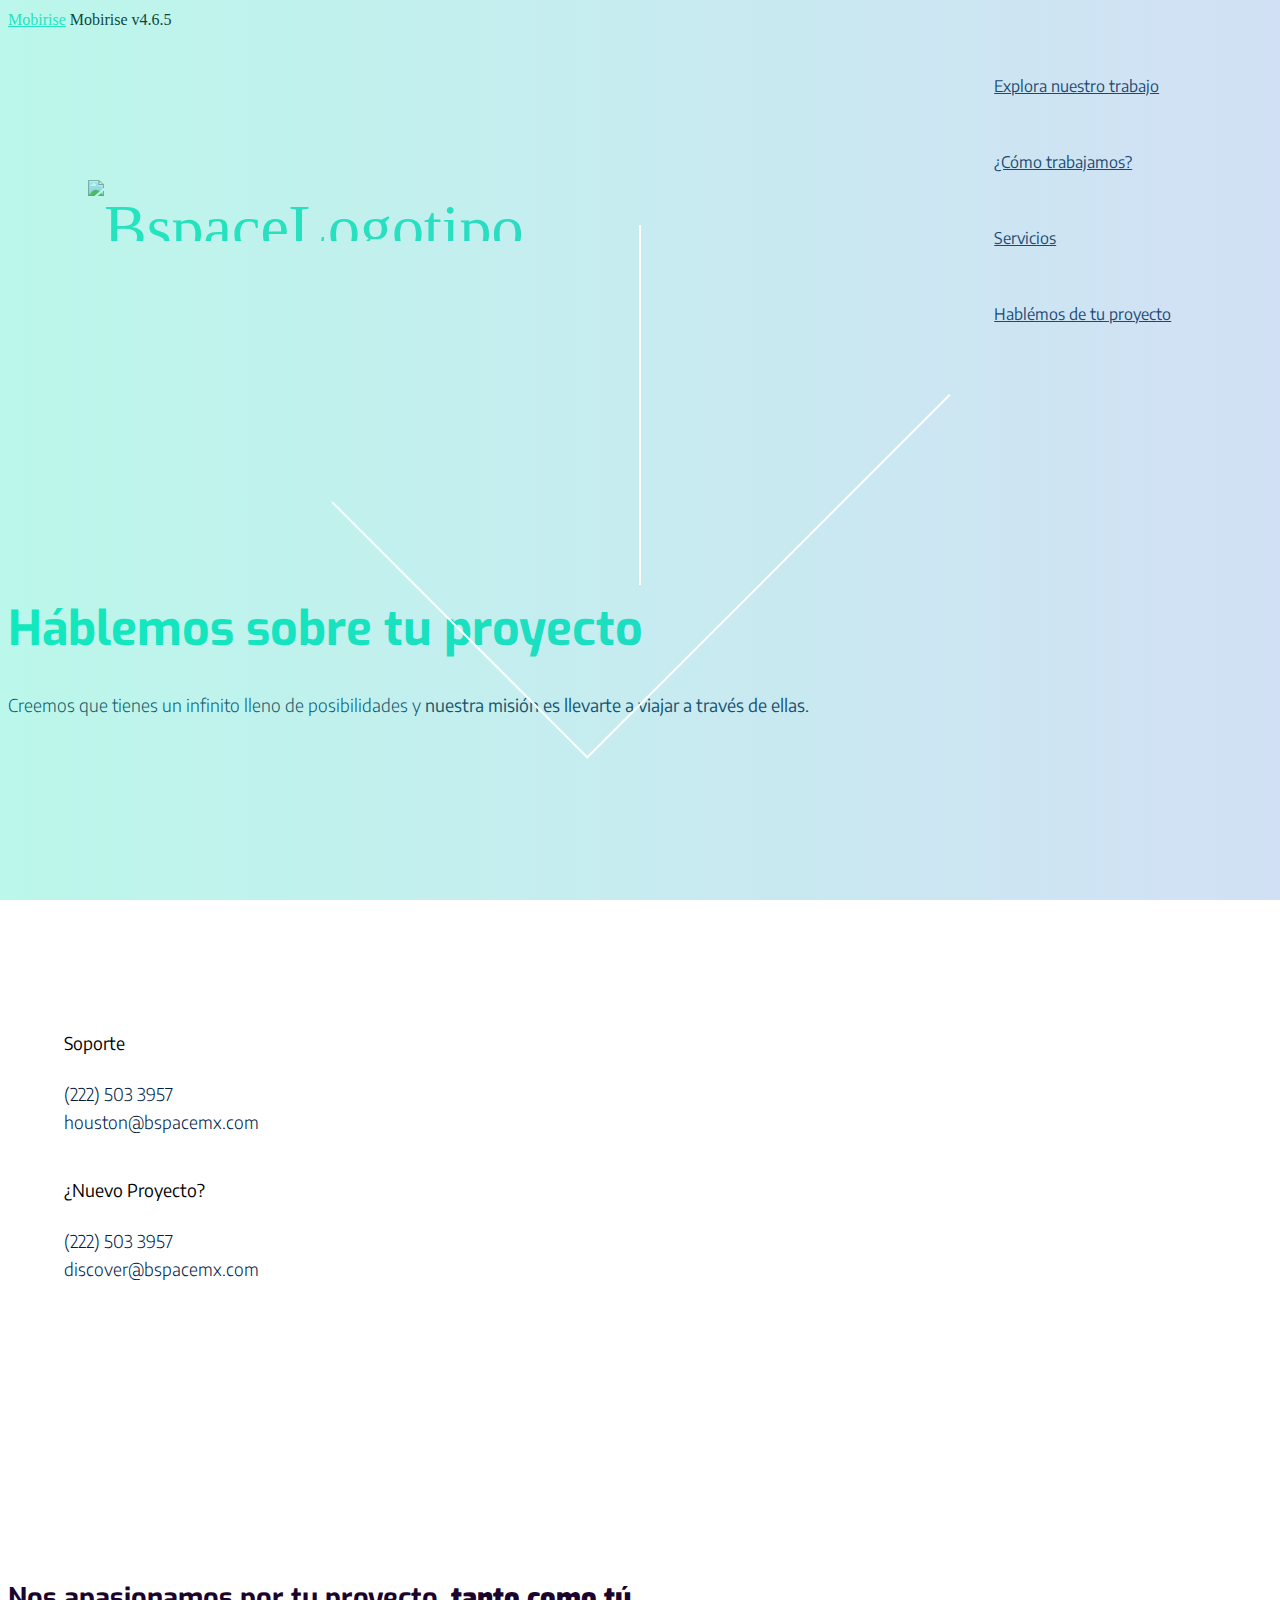
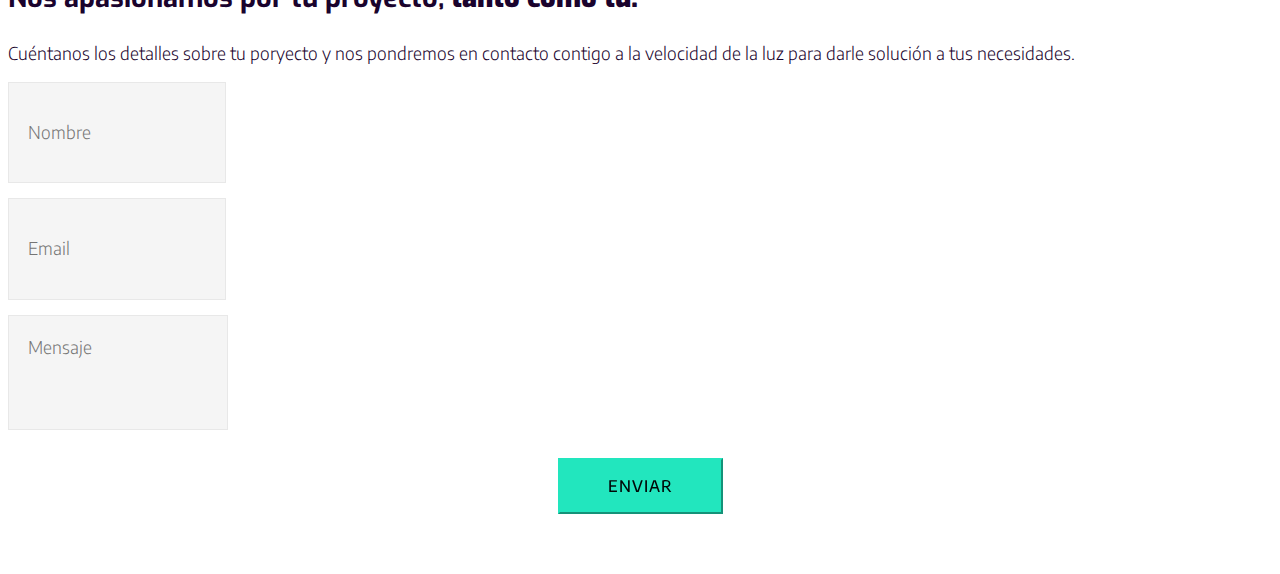
==== page4.html @ d3bfc02d "create github pages" ====
<!DOCTYPE html>
<html >
<head>
  <!-- Site made with Mobirise Website Builder v4.6.5, https://mobirise.com -->
  <meta charset="UTF-8">
  <meta http-equiv="X-UA-Compatible" content="IE=edge">
  <meta name="generator" content="Mobirise v4.6.5, mobirise.com">
  <meta name="viewport" content="width=device-width, initial-scale=1, minimum-scale=1">
  <link rel="shortcut icon" href="assets/images/bspacelogotype-white-4.svg" type="image/x-icon">
  <meta name="description" content="">
  <title>Contacto</title>
  <link rel="stylesheet" href="assets/web/assets/mobirise-icons/mobirise-icons.css">
  <link rel="stylesheet" href="assets/tether/tether.min.css">
  <link rel="stylesheet" href="assets/bootstrap/css/bootstrap.min.css">
  <link rel="stylesheet" href="assets/bootstrap/css/bootstrap-reboot.min.css">
  <link rel="stylesheet" href="assets/bootstrap/css/bootstrap-grid.min.css">
  <link rel="stylesheet" href="assets/soundcloud-plugin/style.css">
  <link rel="stylesheet" href="assets/dropdown/css/style.css">
  <link rel="stylesheet" href="assets/theme/css/style.css">
  <link rel="stylesheet" href="assets/mobirise/css/mbr-additional.css" type="text/css">
  
  
  
</head>
<body>
  <section class="menu cid-qMRHhnZRmQ" once="menu" id="menu3-o">

    

    <nav class="navbar navbar-dropdown beta-menu align-items-center navbar-fixed-top navbar-toggleable-sm">
        
        <div class="menu-bottom">

            <div class="menu-logo">
                <div class="navbar-brand">
                <span class="navbar-logo">
                    <a href="index.html">
                        <img src="assets/images/bspacelogotype-blue-5.svg" alt="BspaceLogotipo" title="BspaceLogotipo" style="height: 3.8rem;">
                    </a>
                </span>
                
                </div>
                <button class="navbar-toggler navbar-toggler-right" type="button" data-toggle="collapse" data-target="#navbarSupportedContent" aria-controls="navbarSupportedContent" aria-expanded="false" aria-label="Toggle navigation">
                    <div class="hamburger">
                        <span></span>
                        <span></span>
                        <span></span>
                        <span></span>
                    </div>
                </button>
            </div>
            <div class="collapse navbar-collapse" id="navbarSupportedContent">
                <ul class="navbar-nav nav-dropdown js-float-line nav-right" data-app-modern-menu="true"><li class="nav-item">
                        <a class="nav-link link mbr-black text-secondary display-4" href="https://mobirise.com">
                            Explora nuestro trabajo</a>
                    </li><li class="nav-item"><a class="nav-link link mbr-black text-secondary display-4" href="https://mobirise.com">
                            ¿Cómo trabajamos?</a></li><li class="nav-item"><a class="nav-link link mbr-black text-secondary display-4" href="https://mobirise.com">
                            Servicios</a></li>
                    <li class="nav-item">
                        <a class="nav-link link mbr-black text-secondary display-4" href="https://mobirise.com">
                            Hablémos de tu proyecto</a>
                    </li></ul>
                
            </div>
        </div>
    </nav>
</section>

<section class="header3 cid-qN3F1Pasbk" id="header3-1w">

    

    

    <div class="container align-center">
        <div class="row justify-content-center">
            <div class="media-container-column mbr-white col-md-10">
                
                <h1 class="mbr-section-title mbr-bold pb-3 mbr-fonts-style display-1">Háblemos sobre tu proyecto</h1>
                <p class="mbr-text pb-3 mbr-fonts-style display-7">
                    Creemos que tienes un infinito lleno de posibilidades y <strong>nuestra misión es llevarte a viajar a través de ellas.</strong><br>
                </p>
                
            </div>
        </div>
    </div>
    
</section>

<section class="features14 cid-qMSQpMr5dS" id="features14-1n">
    
    

    
    <div class="container">
        <div class="media-container-row">

            <div class="card-item p-3 col-12 col-md-6 col-lg-4">
                <div class="card-icon">
                    <span class="mbr-iconfont mbri-like" style="color: rgb(34, 230, 190);"></span>
                </div>
                <div class="card-box">
                    <h4 class="card-title mbr-fonts-style mbr-bold display-7">
                        <strong>Soporte</strong></h4>
                    <p class="mbr-text mbr-fonts-style display-7">(222) 503 3957<br>houston@bspacemx.com<br>
                    </p>
                </div>
            </div>
            <div class="card-item p-3 col-12 col-md-6 col-lg-4">
                <div class="card-icon">
                    <span class="mbr-iconfont mbri-rocket" style="color: rgb(34, 230, 190);"></span>
                </div>
                <div class="card-box">
                    <h4 class="card-title mbr-fonts-style mbr-bold display-7">
                        <strong>¿Nuevo Proyecto?</strong></h4>
                    <p class="mbr-text mbr-fonts-style display-7">
                        (222) 503 3957<br>discover@bspacemx.com
                    </p>
                </div>
            </div>
            
            
            
            

        </div>
    </div>
</section>

<section class="mbr-section form3 cid-qMSP5hQYOR" id="form3-1h">

    

    <div class="mbr-overlay" style="opacity: 0.3; background-color: rgb(34, 230, 190);">
    </div>
    <div class="container">
        <div class="media-container-row">
            <div class="col-md-10 col-lg-8 block-content">
                <div data-form-type="formoid">
                    <h2 class="mbr-fonts-style mb-4 display-2">Nos apasionamos por tu proyecto, <strong>tanto como tú.</strong></h2>
                    <h3 class="mbr-section-subtitle mbr-fonts-style mb-4 mbr-light display-7">
                        Cuéntanos los detalles sobre tu poryecto y nos pondremos en contacto contigo a la velocidad de la luz para darle solución a tus necesidades.</h3>
                    <div data-form-alert="" hidden="">Tu mensaje ha llegado a nuestro cuartel general. Nuestra tripulación se pondrá en contacto contigo. ¡Gracias!</div>
                    <form class="block mbr-form" action="https://mobirise.com/" method="post" data-form-title="Mobirise Form"><input type="hidden" name="email" data-form-email="true" value="uURj0blw60OhPjFifBu5EXMYdzKiMGCBB43ok9ciDcWw3PcBWozQRpNIyp7aAQ+xZhBiYQe/0Aq0ETso1axYNttKr3zuf9cK5EIKWbsE3i3ErS2UNNtgT2EPONhctbS6" data-form-field="Email">
                        <div class="row">
                            <div class="col-md-12" data-for="name">
                                <input type="text" class="form-control input" name="name" data-form-field="Name" placeholder="Nombre" required="" id="name-form3-1h">
                            </div>
                            <div class="col-md-12" data-for="email">
                                <input type="text" class="form-control input" name="email" data-form-field="Email" placeholder="Email" required="" id="email-form3-1h">
                            </div>
                            <div class="col-md-12" data-for="message">
                                <textarea class="form-control input" name="message" rows="3" data-form-field="Message" placeholder="Mensaje" style="resize:none" id="message-form3-1h"></textarea>
                            </div>
                            <div class="input-group-btn col-md-12 mt-2"><button href="" type="submit" class="btn btn-primary btn-form btn-bgr display-4">ENVIAR</button></div>
                        </div>
                    </form>
                </div>
            </div>
        </div>
    </div>
</section>






  <script src="assets/web/assets/jquery/jquery.min.js"></script>
  <script src="assets/popper/popper.min.js"></script>
  <script src="assets/tether/tether.min.js"></script>
  <script src="assets/bootstrap/js/bootstrap.min.js"></script>
  <script src="assets/dropdown/js/script.min.js"></script>
  <script src="assets/touchswipe/jquery.touch-swipe.min.js"></script>
  <script src="assets/smoothscroll/smooth-scroll.js"></script>
  <script src="assets/theme/js/script.js"></script>
  <script src="assets/formoid/formoid.min.js"></script>
  
  
 <div id="scrollToTop" class="scrollToTop mbr-arrow-up"><a style="text-align: center;"><i></i></a></div>
  </body>
</html>
---- assets/mobirise/css/mbr-additional.css ----
@import url(https://fonts.googleapis.com/css?family=Exo:100,100i,200,200i,300,300i,400,400i,500,500i,600,600i,700,700i,800,800i,900,900i);
@import url(https://fonts.googleapis.com/css?family=Encode+Sans:100,200,300,400,500,600,700,800,900);





body {
  font-family: Poppins;
  font-style: normal;
  line-height: 1.5;
}
.mbr-section-title {
  font-style: normal;
  line-height: 1.2;
}
.mbr-section-subtitle {
  line-height: 1.3;
}
.mbr-text {
  font-style: normal;
  line-height: 1.6;
}
.display-1 {
  font-family: 'Exo', sans-serif;
  font-size: 3rem;
}
.display-2 {
  font-family: 'Exo', sans-serif;
  font-size: 1.7rem;
}
.display-4 {
  font-family: 'Encode Sans', sans-serif;
  font-size: 1rem;
}
.display-5 {
  font-family: 'Encode Sans', sans-serif;
  font-size: 1.3rem;
}
.display-7 {
  font-family: 'Encode Sans', sans-serif;
  font-size: 1.1rem;
}
/* ---- Fluid typography for mobile devices ---- */
/* 1.4 - font scale ratio ( bootstrap == 1.42857 ) */
/* 100vw - current viewport width */
/* (48 - 20)  48 == 48rem == 768px, 20 == 20rem == 320px(minimal supported viewport) */
/* 0.65 - min scale variable, may vary */
@media (max-width: 768px) {
  .display-1 {
    font-size: 2.4rem;
    font-size: calc( 1.7rem + (3 - 1.7) * ((100vw - 20rem) / (48 - 20)));
    line-height: calc( 1.4 * (1.7rem + (3 - 1.7) * ((100vw - 20rem) / (48 - 20))));
  }
  .display-2 {
    font-size: 1.36rem;
    font-size: calc( 1.245rem + (1.7 - 1.245) * ((100vw - 20rem) / (48 - 20)));
    line-height: calc( 1.4 * (1.245rem + (1.7 - 1.245) * ((100vw - 20rem) / (48 - 20))));
  }
  .display-4 {
    font-size: 0.8rem;
    font-size: calc( 1rem + (1 - 1) * ((100vw - 20rem) / (48 - 20)));
    line-height: calc( 1.4 * (1rem + (1 - 1) * ((100vw - 20rem) / (48 - 20))));
  }
  .display-5 {
    font-size: 1.04rem;
    font-size: calc( 1.105rem + (1.3 - 1.105) * ((100vw - 20rem) / (48 - 20)));
    line-height: calc( 1.4 * (1.105rem + (1.3 - 1.105) * ((100vw - 20rem) / (48 - 20))));
  }
}
/* Buttons */
.btn {
  font-weight: 500;
  border-width: 2px;
  font-style: normal;
  letter-spacing: 1px;
  margin: .4rem .8rem;
  white-space: normal;
  -webkit-transition: all 0.3s ease-in-out;
  -moz-transition: all 0.3s ease-in-out;
  transition: all 0.3s ease-in-out;
  padding: 1rem 3rem;
  border-radius: 3px;
  display: inline-flex;
  align-items: center;
  justify-content: center;
  word-break: break-word;
}
.btn .mbr-iconfont {
  font-size: 1.6rem;
}
.btn-sm {
  font-weight: 500;
  letter-spacing: 1px;
  -webkit-transition: all 0.3s ease-in-out;
  -moz-transition: all 0.3s ease-in-out;
  transition: all 0.3s ease-in-out;
  padding: 0.6rem 1.5rem;
  border-radius: 3px;
}
.btn-md {
  font-weight: 500;
  letter-spacing: 1px;
  margin: .4rem .8rem !important;
  -webkit-transition: all 0.3s ease-in-out;
  -moz-transition: all 0.3s ease-in-out;
  transition: all 0.3s ease-in-out;
  padding: 1rem 3rem;
  border-radius: 3px;
}
.btn-lg {
  font-weight: 500;
  letter-spacing: 1px;
  margin: .4rem .8rem !important;
  -webkit-transition: all 0.3s ease-in-out;
  -moz-transition: all 0.3s ease-in-out;
  transition: all 0.3s ease-in-out;
  padding: 1.2rem 3.2rem;
  border-radius: 3px;
}
.bg-primary {
  background-color: #22e6be !important;
}
.bg-success {
  background-color: #00fecb !important;
}
.bg-info {
  background-color: #094c7f !important;
}
.bg-warning {
  background-color: #011528 !important;
}
.bg-danger {
  background-color: #ffffff !important;
}
.btn-primary,
.btn-primary:active,
.btn-primary.active {
  background-color: #22e6be !important;
  border-color: #22e6be !important;
  color: #010807 !important;
}
.btn-primary:hover,
.btn-primary:focus,
.btn-primary.focus {
  color: #010807 !important;
  background-color: #22e6be !important;
  border-color: #22e6be !important;
}
.btn-primary:before {
  background-color: #13a88a !important;
}
.btn-primary.disabled,
.btn-primary:disabled {
  color: #010807 !important;
  background-color: #13a88a !important;
  border-color: #13a88a !important;
}
.btn-secondary,
.btn-secondary:active,
.btn-secondary.active {
  background-color: #002146 !important;
  border-color: #002146 !important;
  color: #ffffff !important;
}
.btn-secondary:hover,
.btn-secondary:focus,
.btn-secondary.focus {
  color: #ffffff !important;
  background-color: #002146 !important;
  border-color: #002146 !important;
}
.btn-secondary:before {
  background-color: #000000 !important;
}
.btn-secondary.disabled,
.btn-secondary:disabled {
  color: #ffffff !important;
  background-color: #000000 !important;
  border-color: #000000 !important;
}
.btn-info,
.btn-info:active,
.btn-info.active {
  background-color: #094c7f !important;
  border-color: #094c7f !important;
  color: #ffffff !important;
}
.btn-info:hover,
.btn-info:focus,
.btn-info.focus {
  color: #ffffff !important;
  background-color: #094c7f !important;
  border-color: #094c7f !important;
}
.btn-info:before {
  background-color: #042138 !important;
}
.btn-info.disabled,
.btn-info:disabled {
  color: #ffffff !important;
  background-color: #042138 !important;
  border-color: #042138 !important;
}
.btn-success,
.btn-success:active,
.btn-success.active {
  background-color: #00fecb !important;
  border-color: #00fecb !important;
  color: #000000 !important;
}
.btn-success:hover,
.btn-success:focus,
.btn-success.focus {
  color: #000000 !important;
  background-color: #00fecb !important;
  border-color: #00fecb !important;
}
.btn-success:before {
  background-color: #00b28e !important;
}
.btn-success.disabled,
.btn-success:disabled {
  color: #000000 !important;
  background-color: #00b28e !important;
  border-color: #00b28e !important;
}
.btn-warning,
.btn-warning:active,
.btn-warning.active {
  background-color: #011528 !important;
  border-color: #011528 !important;
  color: #ffffff !important;
}
.btn-warning:hover,
.btn-warning:focus,
.btn-warning.focus {
  color: #ffffff !important;
  background-color: #011528 !important;
  border-color: #011528 !important;
}
.btn-warning:before {
  background-color: #000000 !important;
}
.btn-warning.disabled,
.btn-warning:disabled {
  color: #ffffff !important;
  background-color: #000000 !important;
  border-color: #000000 !important;
}
.btn-danger,
.btn-danger:active,
.btn-danger.active {
  background-color: #ffffff !important;
  border-color: #ffffff !important;
  color: #808080 !important;
}
.btn-danger:hover,
.btn-danger:focus,
.btn-danger.focus {
  color: #808080 !important;
  background-color: #ffffff !important;
  border-color: #ffffff !important;
}
.btn-danger:before {
  background-color: #d9d9d9 !important;
}
.btn-danger.disabled,
.btn-danger:disabled {
  color: #808080 !important;
  background-color: #d9d9d9 !important;
  border-color: #d9d9d9 !important;
}
.btn-white {
  color: #333333 !important;
}
.btn-white,
.btn-white:active,
.btn-white.active {
  background-color: #ffffff !important;
  border-color: #ffffff !important;
  color: #808080 !important;
}
.btn-white:hover,
.btn-white:focus,
.btn-white.focus {
  color: #808080 !important;
  background-color: #ffffff !important;
  border-color: #ffffff !important;
}
.btn-white:before {
  background-color: #d9d9d9 !important;
}
.btn-white.disabled,
.btn-white:disabled {
  color: #808080 !important;
  background-color: #d9d9d9 !important;
  border-color: #d9d9d9 !important;
}
.btn-black,
.btn-black:active,
.btn-black.active {
  background-color: #333333 !important;
  border-color: #333333 !important;
  color: #ffffff !important;
}
.btn-black:hover,
.btn-black:focus,
.btn-black.focus {
  color: #ffffff !important;
  background-color: #333333 !important;
  border-color: #333333 !important;
}
.btn-black:before {
  background-color: #0d0d0d !important;
}
.btn-black.disabled,
.btn-black:disabled {
  color: #ffffff !important;
  background-color: #0d0d0d !important;
  border-color: #0d0d0d !important;
}
.btn-primary-outline,
.btn-primary-outline:active,
.btn-primary-outline.active {
  background: none;
  border-color: #109277;
  color: #109277;
}
.btn-primary-outline:hover,
.btn-primary-outline:focus,
.btn-primary-outline.focus {
  color: #010807;
  border-color: #22e6be;
}
.btn-primary-outline:before {
  background-color: #22e6be;
}
.btn-primary-outline.disabled,
.btn-primary-outline:disabled {
  color: #ffffff !important;
  background-color: #22e6be !important;
  border-color: #22e6be !important;
}
.btn-secondary-outline,
.btn-secondary-outline:active,
.btn-secondary-outline.active {
  background: none;
  border-color: #000000;
  color: #000000;
}
.btn-secondary-outline:hover,
.btn-secondary-outline:focus,
.btn-secondary-outline.focus {
  color: #ffffff;
  border-color: #002146;
}
.btn-secondary-outline:before {
  background-color: #002146;
}
.btn-secondary-outline.disabled,
.btn-secondary-outline:disabled {
  color: #ffffff !important;
  background-color: #002146 !important;
  border-color: #002146 !important;
}
.btn-info-outline,
.btn-info-outline:active,
.btn-info-outline.active {
  background: none;
  border-color: #021320;
  color: #021320;
}
.btn-info-outline:hover,
.btn-info-outline:focus,
.btn-info-outline.focus {
  color: #ffffff;
  border-color: #094c7f;
}
.btn-info-outline:before {
  background-color: #094c7f;
}
.btn-info-outline.disabled,
.btn-info-outline:disabled {
  color: #ffffff !important;
  background-color: #094c7f !important;
  border-color: #094c7f !important;
}
.btn-success-outline,
.btn-success-outline:active,
.btn-success-outline.active {
  background: none;
  border-color: #009879;
  color: #009879;
}
.btn-success-outline:hover,
.btn-success-outline:focus,
.btn-success-outline.focus {
  color: #000000;
  border-color: #00fecb;
}
.btn-success-outline:before {
  background-color: #00fecb;
}
.btn-success-outline.disabled,
.btn-success-outline:disabled {
  color: #ffffff !important;
  background-color: #00fecb !important;
  border-color: #00fecb !important;
}
.btn-warning-outline,
.btn-warning-outline:active,
.btn-warning-outline.active {
  background: none;
  border-color: #000000;
  color: #000000;
}
.btn-warning-outline:hover,
.btn-warning-outline:focus,
.btn-warning-outline.focus {
  color: #ffffff;
  border-color: #011528;
}
.btn-warning-outline:before {
  background-color: #011528;
}
.btn-warning-outline.disabled,
.btn-warning-outline:disabled {
  color: #ffffff !important;
  background-color: #011528 !important;
  border-color: #011528 !important;
}
.btn-danger-outline,
.btn-danger-outline:active,
.btn-danger-outline.active {
  background: none;
  border-color: #ffffff;
  color: #ffffff;
}
.btn-danger-outline:hover,
.btn-danger-outline:focus,
.btn-danger-outline.focus {
  color: #808080;
  border-color: #ffffff;
}
.btn-danger-outline:before {
  background-color: #ffffff;
}
.btn-danger-outline.disabled,
.btn-danger-outline:disabled {
  color: #ffffff !important;
  background-color: #ffffff !important;
  border-color: #ffffff !important;
}
.btn-black-outline,
.btn-black-outline:active,
.btn-black-outline.active {
  background: none;
  border-color: #000000;
  color: #000000;
}
.btn-black-outline:hover,
.btn-black-outline:focus,
.btn-black-outline.focus {
  color: #ffffff;
  border-color: #333333;
}
.btn-black-outline:before {
  background-color: #333333;
}
.btn-black-outline.disabled,
.btn-black-outline:disabled {
  color: #ffffff !important;
  background-color: #333333 !important;
  border-color: #333333 !important;
}
.btn-white-outline,
.btn-white-outline:active,
.btn-white-outline.active {
  background: none;
  border-color: #ffffff;
  color: #ffffff;
}
.btn-white-outline:hover,
.btn-white-outline:focus,
.btn-white-outline.focus {
  color: #333333;
  border-color: #ffffff;
}
.btn-white-outline:before {
  background-color: #ffffff;
}
.btn-bgr {
  position: relative;
  transition: border 0.3s ease-in-out, color 0.5s;
  -webkit-mask-image: -webkit-radial-gradient(circle, white, black);
}
.btn-bgr span {
  position: relative;
  z-index: 12;
}
.btn-bgr:before {
  content: ' ';
  position: absolute;
  top: -2px;
  left: -2px;
  right: 105%;
  bottom: -2px;
  transition: right 0.3s ease-in-out;
  z-index: -1;
}
.btn-bgr:hover:before {
  right: -2px;
}
.btn-underline {
  cursor: pointer;
  display: inline-block;
  position: relative;
  transition: color 0.2s ease-out;
}
.btn-underline:before {
  content: '';
  position: absolute;
  bottom: -3px;
  left: 0;
  width: 0;
  height: 2px;
  background-color: #22e6be;
  -webkit-transition: width 0.2s ease-out;
  -moz-transition: width 0.2s ease-out;
  transition: width 0.2s ease-out;
}
.btn-underline:hover:before {
  width: 100%;
}
.text-primary {
  color: #22e6be !important;
}
.text-secondary {
  color: #002146 !important;
}
.text-success {
  color: #00fecb !important;
}
.text-info {
  color: #094c7f !important;
}
.text-warning {
  color: #011528 !important;
}
.text-danger {
  color: #ffffff !important;
}
.text-white {
  color: #ffffff !important;
}
.text-black {
  color: #000000 !important;
}
a.text-primary:hover,
a.text-primary:focus {
  color: #109277 !important;
}
a.text-secondary:hover,
a.text-secondary:focus {
  color: #000000 !important;
}
a.text-success:hover,
a.text-success:focus {
  color: #009879 !important;
}
a.text-info:hover,
a.text-info:focus {
  color: #021320 !important;
}
a.text-warning:hover,
a.text-warning:focus {
  color: #000000 !important;
}
a.text-danger:hover,
a.text-danger:focus {
  color: #cccccc !important;
}
a.text-white:hover,
a.text-white:focus {
  color: #b3b3b3 !important;
}
a.text-black:hover,
a.text-black:focus {
  color: #4d4d4d !important;
}
.alert-success {
  background-color: #70c770;
}
.alert-info {
  background-color: #094c7f;
}
.alert-warning {
  background-color: #011528;
}
.alert-danger {
  background-color: #ffffff;
}
.mbr-gallery-filter li.active .btn {
  background-color: #22e6be;
  border-color: #22e6be;
  color: #041f19;
}
.mbr-gallery-filter li.active .btn:focus {
  box-shadow: none;
}
.btn-form {
  border-radius: 0;
}
.btn-form:hover {
  cursor: pointer;
}
a,
a:hover {
  color: #22e6be;
}
.mbr-plan-header.bg-primary .mbr-plan-subtitle,
.mbr-plan-header.bg-primary .mbr-plan-price-desc {
  color: #d9fbf4;
}
.mbr-plan-header.bg-success .mbr-plan-subtitle,
.mbr-plan-header.bg-success .mbr-plan-price-desc {
  color: #cbfff5;
}
.mbr-plan-header.bg-info .mbr-plan-subtitle,
.mbr-plan-header.bg-info .mbr-plan-price-desc {
  color: #1992ef;
}
.mbr-plan-header.bg-warning .mbr-plan-subtitle,
.mbr-plan-header.bg-warning .mbr-plan-price-desc {
  color: #92c8fc;
}
.mbr-plan-header.bg-danger .mbr-plan-subtitle,
.mbr-plan-header.bg-danger .mbr-plan-price-desc {
  color: #ffffff;
}
/* Scroll to top button*/
#scrollToTop a i:before {
  content: '';
  position: absolute;
  height: 40%;
  top: 25%;
  background: #fff;
  width: 2px;
  left: calc(50% - 1px);
}
#scrollToTop a i:after {
  content: '';
  position: absolute;
  display: block;
  border-top: 2px solid #fff;
  border-right: 2px solid #fff;
  width: 40%;
  height: 40%;
  left: 30%;
  bottom: 30%;
  transform: rotate(135deg);
}
/* Others*/
.note-check a[data-value=Rubik] {
  font-style: normal;
}
.mbr-arrow a {
  color: #ffffff;
}
@media (max-width: 767px) {
  .mbr-arrow {
    display: none;
  }
}
.form-control-label {
  position: relative;
  cursor: pointer;
  margin-bottom: .357em;
  padding: 0;
}
.alert {
  color: #ffffff;
  border-radius: 0;
  border: 0;
  font-size: .875rem;
  line-height: 1.5;
  margin-bottom: 1.875rem;
  padding: 1.25rem;
  position: relative;
}
.alert.alert-form::after {
  background-color: inherit;
  bottom: -7px;
  content: "";
  display: block;
  height: 14px;
  left: 50%;
  margin-left: -7px;
  position: absolute;
  transform: rotate(45deg);
  width: 14px;
}
.form-control {
  background-color: #f5f5f5;
  box-shadow: none;
  color: #565656;
  font-family: 'Encode Sans', sans-serif;
  font-size: 1.1rem;
  font-weight: 300;
  line-height: 1.43;
  min-height: 3.5em;
  padding: 1.07em .5em;
}
.form-control > .mbr-iconfont {
  font-size: 1.76rem;
}
.form-control,
.form-control:focus {
  border: 1px solid #e8e8e8;
}
.form-active .form-control:invalid {
  border-color: red;
}
.mbr-overlay {
  background-color: #000;
  bottom: 0;
  left: 0;
  opacity: .5;
  position: absolute;
  right: 0;
  top: 0;
  z-index: 0;
}
blockquote {
  font-style: italic;
  padding: 10px 0 10px 20px;
  font-size: 1.09rem;
  position: relative;
  border-color: #22e6be;
  border-width: 3px;
}
ul,
ol,
pre,
blockquote {
  margin-bottom: 2.3125rem;
}
pre {
  background: #f4f4f4;
  padding: 10px 24px;
  white-space: pre-wrap;
}
.inactive {
  -webkit-user-select: none;
  -moz-user-select: none;
  -ms-user-select: none;
  user-select: none;
  pointer-events: none;
  -webkit-user-drag: none;
  user-drag: none;
}
.mbr-section__comments .row {
  justify-content: center;
}
/* Forms */
.mbr-form .btn {
  margin: .4rem 0;
}
@media (max-width: 767px) {
  .btn {
    font-size: .75rem !important;
  }
  .btn .mbr-iconfont {
    font-size: 1rem !important;
  }
}
/* Social block */
.btn-social {
  font-size: 20px;
  border-radius: 50%;
  padding: 0;
  width: 44px;
  height: 44px;
  line-height: 44px;
  text-align: center;
  position: relative;
  border: 2px solid #c0a375;
  border-color: #22e6be;
  color: #232323;
  cursor: pointer;
}
.btn-social i {
  top: 0;
  line-height: 44px;
  width: 44px;
}
.btn-social:hover {
  color: #fff;
  background: #22e6be;
}
.btn-social + .btn {
  margin-left: .1rem;
}
/* Footer */
.mbr-footer-content li::before,
.mbr-footer .mbr-contacts li::before {
  background: #22e6be;
}
.mbr-footer-content li a:hover,
.mbr-footer .mbr-contacts li a:hover {
  color: #22e6be;
}
/* Headers*/
/* Content */
.content11 .counter-container div .counter {
  background: #22e6be;
}
/*Menu*/
.display-1 > .mbr-iconfont {
  font-size: 4.8rem;
}
.display-2 > .mbr-iconfont {
  font-size: 2.72rem;
}
.display-4 > .mbr-iconfont {
  font-size: 1.6rem;
}
.display-5 > .mbr-iconfont {
  font-size: 2.08rem;
}
.display-7 > .mbr-iconfont {
  font-size: 1.76rem;
}
.display-7 {
  font-weight: 300;
}
.carousel-item.active,
.carousel-item-next,
.carousel-item-prev {
  display: -webkit-box;
  display: -webkit-flex;
  display: -ms-flexbox;
  display: flex;
}
.note-air-layout .dropup .dropdown-menu,
.note-air-layout .navbar-fixed-bottom .dropdown .dropdown-menu {
  bottom: initial !important;
}
html,
body {
  height: auto;
  min-height: 100vh;
}
.dropup .dropdown-toggle::after {
  display: none;
}
.cid-qN37ROejgw .navbar {
  padding: .5rem 0;
  background: #ffffff;
  transition: none;
  min-height: 77px;
}
@media (min-width: 992px) {
  .cid-qN37ROejgw .navbar .dropdown .dropdown-menu .dropdown-item {
    padding: 0.235em 2.5385em 0.235em 3.5385em !important;
    margin: 0 !important;
  }
}
.cid-qN37ROejgw .menu-logo {
  display: flex;
  position: relative;
  align-items: center;
  margin-right: auto;
}
.cid-qN37ROejgw .menu-logo .navbar-brand {
  display: flex;
  margin-left: 5rem;
  padding: 0.5rem 0;
  transition: padding .2s;
  min-height: 3.8rem;
  min-width: 12rem;
  align-items: center;
}
.cid-qN37ROejgw .menu-logo .navbar-brand .navbar-caption-wrap {
  display: -webkit-flex;
  -webkit-align-items: center;
  align-items: center;
  word-break: break-word;
  min-width: 7rem;
  margin: .3rem 0;
}
.cid-qN37ROejgw .menu-logo .navbar-brand .navbar-caption-wrap .navbar-caption {
  line-height: 1.2rem !important;
  padding-right: 2rem;
}
.cid-qN37ROejgw .menu-logo .navbar-brand .navbar-logo {
  font-size: 4rem;
  transition: font-size 0.25s;
}
.cid-qN37ROejgw .menu-logo .navbar-brand .navbar-logo img {
  display: flex;
}
.cid-qN37ROejgw .menu-logo .navbar-brand .navbar-logo .mbr-iconfont {
  transition: font-size 0.25s;
}
.cid-qN37ROejgw .navbar-dropdown.bg-color.transparent.opened {
  background: #ffffff;
}
.cid-qN37ROejgw a {
  font-style: normal;
}
.cid-qN37ROejgw .nav-item span {
  padding-right: 0.4em;
  line-height: 0.5em;
  vertical-align: text-bottom;
  position: relative;
  top: -0.2em;
  text-decoration: none;
}
.cid-qN37ROejgw .nav-item a {
  padding: 0.4rem 0 !important;
}
.cid-qN37ROejgw .dropdown-item:before {
  font-family: MobiriseIcons !important;
  content: '\e966';
  display: inline-block;
  width: 0;
  position: absolute;
  left: 1rem;
  top: 0.5rem;
  margin-right: 0.5rem;
  line-height: 1;
  font-size: inherit;
  vertical-align: middle;
  text-align: center;
  overflow: hidden;
  transform: scale(0, 1);
  -webkit-transition: all 0.25s ease-in-out;
  -moz-transition: all 0.25s ease-in-out;
  transition: all 0.25s ease-in-out;
}
.cid-qN37ROejgw .dropdown-item:hover:before {
  transform: scale(1, 1);
  width: 16px;
}
.cid-qN37ROejgw .content-text {
  margin-bottom: 0;
}
.cid-qN37ROejgw .navbar-nav {
  position: relative;
  min-height: 60px;
  -ms-flex-direction: row;
  flex-direction: row;
}
@media (min-width: 992px) {
  .cid-qN37ROejgw .navbar-nav .main-menu-animated-line {
    position: absolute;
    left: 0;
    width: 0;
    height: 0;
    z-index: 100;
    border-top: 4px solid #22e6be;
    -webkit-transition: width 0.4s, left 0.6s cubic-bezier(0.19, 0.65, 0.02, 0.93);
    -moz-transition: width 0.4s, left 0.6s cubic-bezier(0.19, 0.65, 0.02, 0.93);
    transition: width 0.4s, left 0.6s cubic-bezier(0.19, 0.65, 0.02, 0.93);
  }
  .cid-qN37ROejgw .navbar-nav .main-menu-animated-line.bottom {
    bottom: 0;
  }
  .cid-qN37ROejgw .navbar-nav .nav-item a {
    margin: 0 1.3rem !important;
  }
}
@media (max-width: 991px) {
  .cid-qN37ROejgw .navbar-nav .nav-item a {
    margin: 0!important;
  }
}
.cid-qN37ROejgw .navbar-nav .nav-item span {
  padding-right: 0;
}
.cid-qN37ROejgw .display-4 > .mbr-iconfont {
  font-size: 1.43em;
}
.cid-qN37ROejgw .display-4 > .btn > .mbr-iconfont {
  font-size: 1.43em;
}
.cid-qN37ROejgw .nav-dropdown .dropdown-item {
  font-weight: 400;
}
.cid-qN37ROejgw .navbar-buttons.mbr-section-btn {
  display: flex;
  align-items: center;
  justify-content: center;
}
.cid-qN37ROejgw .nav-dropdown .link {
  font-weight: 400;
}
.cid-qN37ROejgw .menu .navbar-brand .logo-text-part {
  vertical-align: top;
}
.cid-qN37ROejgw .menu-content-top .row {
  display: flex;
  align-items: center;
  justify-content: center;
}
.cid-qN37ROejgw .menu-content-top .row p {
  padding: 0.5rem 0;
}
.cid-qN37ROejgw .menu-content-top .row a {
  padding: 0.5rem 0;
}
.cid-qN37ROejgw .content-right-side {
  text-align: center;
}
.cid-qN37ROejgw .menu-content-top {
  display: none;
  overflow: hidden;
  transition: height 0.3s ease-in-out;
}
.cid-qN37ROejgw .content-right-side .content-link {
  margin-left: 2rem;
}
.cid-qN37ROejgw .content-right-side .content-link span {
  vertical-align: middle;
  padding-right: 1rem;
}
@media (min-width: 992px) {
  .cid-qN37ROejgw .navbar .menu-content-top {
    display: block;
  }
  .cid-qN37ROejgw .menu-content-top .row {
    justify-content: space-between;
    flex-wrap: nowrap;
  }
  .cid-qN37ROejgw .content-right-side {
    justify-content: flex-end;
    flex-basis: 70%;
    flex-shrink: 0;
    text-align: right;
    flex-wrap: wrap;
    display: flex;
    align-items: center;
  }
  .cid-qN37ROejgw .menu-content-top {
    border-bottom: 1px solid #e0e0e0;
  }
  .cid-qN37ROejgw .menu-bottom {
    display: flex;
  }
  .cid-qN37ROejgw .navbar {
    display: block;
    padding: 0;
  }
  .cid-qN37ROejgw .navbar .menu-logo {
    margin-right: auto;
    display: flex;
    align-items: center;
  }
  .cid-qN37ROejgw .navbar.navbar-toggleable-sm .navbar-collapse .navbar-nav .nav-item {
    -webkit-align-self: initial;
    align-self: auto;
    display: flex;
    align-items: center;
    z-index: 101;
    min-height: 76px;
  }
  .cid-qN37ROejgw .navbar-toggler {
    display: none;
  }
}
.cid-qN37ROejgw .navbar-short .menu-content-top {
  height: 0;
  border: none;
}
.cid-qN37ROejgw .btn {
  padding: 0.4rem 1.5rem;
  display: inline-flex;
  align-items: center;
}
.cid-qN37ROejgw .btn .mbr-iconfont {
  font-size: 1.2em;
}
.cid-qN37ROejgw .navbar-toggleable-sm .navbar-collapse {
  justify-content: flex-end;
  -webkit-justify-content: flex-end;
  padding-right: 5rem;
  width: auto;
}
.cid-qN37ROejgw .navbar-toggleable-sm .navbar-collapse .navbar-nav {
  flex-wrap: wrap;
  -webkit-flex-wrap: wrap;
  padding-left: 0;
}
.cid-qN37ROejgw .navbar-toggleable-sm .navbar-collapse .navbar-nav .nav-item {
  -webkit-align-self: center;
  align-self: center;
}
.cid-qN37ROejgw .navbar-toggleable-sm .navbar-collapse .navbar-buttons {
  padding-left: 0;
  padding-bottom: 0;
}
.cid-qN37ROejgw .dropdown .dropdown-menu {
  background: #ffffff;
  display: none;
  position: absolute;
  min-width: 5rem;
  padding-top: 1.4rem;
  padding-bottom: 1.4rem;
  text-align: left;
}
.cid-qN37ROejgw .dropdown .dropdown-menu .dropdown-item {
  -webkit-transition: all 0.25s ease-in-out;
  -moz-transition: all 0.25s ease-in-out;
  transition: all 0.25s ease-in-out;
}
.cid-qN37ROejgw .dropdown .dropdown-menu .dropdown-item::after {
  right: 1rem;
}
.cid-qN37ROejgw .dropdown .dropdown-menu .dropdown-item:hover .mbr-iconfont:before {
  transform: scale(0, 1);
}
.cid-qN37ROejgw .dropdown .dropdown-menu .dropdown-item .mbr-iconfont {
  margin-left: -1.8rem;
  padding-right: 1rem;
  font-size: inherit;
}
.cid-qN37ROejgw .dropdown .dropdown-menu .dropdown-item .mbr-iconfont:before {
  display: inline-block;
  transform: scale(1, 1);
  -webkit-transition: all 0.25s ease-in-out;
  -moz-transition: all 0.25s ease-in-out;
  transition: all 0.25s ease-in-out;
}
.cid-qN37ROejgw .dropdown .dropdown-menu .dropdown-submenu {
  margin: 0;
}
.cid-qN37ROejgw .dropdown.open > .dropdown-menu {
  display: block;
}
.cid-qN37ROejgw .navbar-toggleable-sm.opened:after {
  position: absolute;
  width: 100vw;
  height: 100vh;
  content: '';
  background-color: rgba(0, 0, 0, 0.1);
  left: 0;
  bottom: 0;
  transform: translateY(100%);
  -webkit-transform: translateY(100%);
  z-index: 1000;
}
.cid-qN37ROejgw .navbar.navbar-short {
  min-height: 60px;
  transition: all .2s;
}
.cid-qN37ROejgw .navbar.navbar-short .navbar-logo a {
  font-size: 2.5rem !important;
  line-height: 2.5rem;
  transition: font-size 0.25s;
}
.cid-qN37ROejgw .navbar.navbar-short .navbar-logo a .mbr-iconfont {
  font-size: 2.5rem !important;
}
.cid-qN37ROejgw .navbar.navbar-short .navbar-logo a img {
  height: 3rem !important;
}
.cid-qN37ROejgw .navbar.navbar-short .navbar-brand {
  min-height: 3rem;
}
.cid-qN37ROejgw button.navbar-toggler {
  width: 31px;
  height: 18px;
  cursor: pointer;
  transition: all .2s;
}
.cid-qN37ROejgw button.navbar-toggler:focus {
  outline: none;
}
.cid-qN37ROejgw button.navbar-toggler .hamburger span {
  position: absolute;
  right: 0;
  width: 30px;
  height: 2px;
  border-right: 5px;
  background-color: #333333;
}
.cid-qN37ROejgw button.navbar-toggler .hamburger span:nth-child(1) {
  top: 0;
  transition: all .2s;
}
.cid-qN37ROejgw button.navbar-toggler .hamburger span:nth-child(2) {
  top: 8px;
  transition: all .15s;
}
.cid-qN37ROejgw button.navbar-toggler .hamburger span:nth-child(3) {
  top: 8px;
  transition: all .15s;
}
.cid-qN37ROejgw button.navbar-toggler .hamburger span:nth-child(4) {
  top: 16px;
  transition: all .2s;
}
.cid-qN37ROejgw nav.opened .hamburger span:nth-child(1) {
  top: 8px;
  width: 0;
  opacity: 0;
  right: 50%;
  transition: all .2s;
}
.cid-qN37ROejgw nav.opened .hamburger span:nth-child(2) {
  -webkit-transform: rotate(45deg);
  transform: rotate(45deg);
  transition: all .25s;
}
.cid-qN37ROejgw nav.opened .hamburger span:nth-child(3) {
  -webkit-transform: rotate(-45deg);
  transform: rotate(-45deg);
  transition: all .25s;
}
.cid-qN37ROejgw nav.opened .hamburger span:nth-child(4) {
  top: 8px;
  width: 0;
  opacity: 0;
  right: 50%;
  transition: all .2s;
}
.cid-qN37ROejgw .collapsed .nav-link {
  margin: .5rem 0 !important;
}
.cid-qN37ROejgw .collapsed.navbar {
  flex-direction: column;
}
.cid-qN37ROejgw .collapsed .menu-bottom {
  flex-direction: column;
  justify-content: center;
  align-items: center;
}
.cid-qN37ROejgw .collapsed .menu-logo {
  margin-right: 0;
}
.cid-qN37ROejgw .collapsed .btn {
  display: flex;
}
.cid-qN37ROejgw .collapsed .navbar-collapse {
  display: none !important;
  padding-right: 0 !important;
}
.cid-qN37ROejgw .collapsed .navbar-collapse.collapsing,
.cid-qN37ROejgw .collapsed .navbar-collapse.show {
  display: block !important;
}
.cid-qN37ROejgw .collapsed .navbar-collapse.collapsing .navbar-nav,
.cid-qN37ROejgw .collapsed .navbar-collapse.show .navbar-nav {
  display: block;
  text-align: center;
}
.cid-qN37ROejgw .collapsed .navbar-collapse.collapsing .navbar-nav .nav-item,
.cid-qN37ROejgw .collapsed .navbar-collapse.show .navbar-nav .nav-item {
  clear: both;
}
.cid-qN37ROejgw .collapsed .navbar-collapse.collapsing .navbar-nav .nav-item:last-child,
.cid-qN37ROejgw .collapsed .navbar-collapse.show .navbar-nav .nav-item:last-child {
  margin-bottom: 1rem;
}
.cid-qN37ROejgw .collapsed .navbar-collapse.collapsing .navbar-buttons,
.cid-qN37ROejgw .collapsed .navbar-collapse.show .navbar-buttons {
  text-align: center;
}
.cid-qN37ROejgw .collapsed .navbar-collapse.collapsing .navbar-buttons:last-child,
.cid-qN37ROejgw .collapsed .navbar-collapse.show .navbar-buttons:last-child {
  margin-bottom: 1rem;
}
.cid-qN37ROejgw .collapsed button.navbar-toggler {
  display: block;
  align-self: center;
}
.cid-qN37ROejgw .collapsed .navbar-brand {
  margin-left: 1rem !important;
  margin-top: .5rem;
}
.cid-qN37ROejgw .collapsed .navbar-toggleable-sm {
  flex-direction: column;
  -webkit-flex-direction: column;
}
.cid-qN37ROejgw .collapsed .dropdown .dropdown-menu {
  width: 100%;
  text-align: center;
  position: relative;
  opacity: 0;
  display: block;
  height: 0;
  visibility: hidden;
  padding: 0;
  transition-duration: .25s;
  transition-property: opacity,padding,height;
}
.cid-qN37ROejgw .collapsed .dropdown.open > .dropdown-menu {
  position: relative;
  opacity: 1;
  height: auto;
  padding: 1.4rem 0;
  visibility: visible;
}
.cid-qN37ROejgw .collapsed .dropdown .dropdown-submenu {
  left: 0;
  text-align: center;
  width: 100%;
}
.cid-qN37ROejgw .collapsed .dropdown .dropdown-toggle[data-toggle="dropdown-submenu"]::after {
  margin-top: 0;
  position: inherit;
  right: 0;
  top: 50%;
  display: inline-block;
  width: 0;
  height: 0;
  margin-left: .3em;
  vertical-align: middle;
  content: "";
  border-top: .30em solid;
  border-right: .30em solid transparent;
  border-left: .30em solid transparent;
}
.cid-qN37ROejgw .collapsed .dropdown-item:before {
  display: none;
}
@media (max-width: 991px) {
  .cid-qN37ROejgw .dropdown-item {
    padding: 0.235em 0!important;
    margin: 0!important;
    -webkit-transition: all 0.25s ease-in-out;
    -moz-transition: all 0.25s ease-in-out;
  }
  .cid-qN37ROejgw .dropdown-item:before {
    display: none;
  }
  .cid-qN37ROejgw .menu-logo {
    margin-right: 0;
  }
  .cid-qN37ROejgw img {
    height: 3.8rem !important;
  }
  .cid-qN37ROejgw .btn {
    display: flex;
  }
  .cid-qN37ROejgw button.navbar-toggler {
    display: block;
  }
  .cid-qN37ROejgw .navbar-brand {
    margin-left: 1rem !important;
    margin-top: .5rem;
  }
  .cid-qN37ROejgw .navbar-toggleable-sm {
    flex-direction: column;
    -webkit-flex-direction: column;
  }
  .cid-qN37ROejgw .navbar-collapse {
    display: none !important;
    padding-right: 0 !important;
  }
  .cid-qN37ROejgw .navbar-collapse.collapsing,
  .cid-qN37ROejgw .navbar-collapse.show {
    display: block !important;
  }
  .cid-qN37ROejgw .navbar-collapse.collapsing .navbar-nav,
  .cid-qN37ROejgw .navbar-collapse.show .navbar-nav {
    display: block;
    text-align: center;
  }
  .cid-qN37ROejgw .navbar-collapse.collapsing .navbar-nav .nav-item,
  .cid-qN37ROejgw .navbar-collapse.show .navbar-nav .nav-item {
    clear: both;
  }
  .cid-qN37ROejgw .navbar-collapse.collapsing .navbar-nav .nav-item:last-child,
  .cid-qN37ROejgw .navbar-collapse.show .navbar-nav .nav-item:last-child {
    margin-bottom: 1rem;
  }
  .cid-qN37ROejgw .navbar-collapse.collapsing .navbar-buttons,
  .cid-qN37ROejgw .navbar-collapse.show .navbar-buttons {
    text-align: center;
  }
  .cid-qN37ROejgw .navbar-collapse.collapsing .navbar-buttons:last-child,
  .cid-qN37ROejgw .navbar-collapse.show .navbar-buttons:last-child {
    margin-bottom: 1rem;
  }
  .cid-qN37ROejgw .dropdown .dropdown-menu {
    width: 100%;
    text-align: center;
    position: relative;
    opacity: 0;
    display: block;
    height: 0;
    visibility: hidden;
    padding: 0;
    transition-duration: .5s;
    transition-property: opacity,padding,height;
  }
  .cid-qN37ROejgw .dropdown.open > .dropdown-menu {
    position: relative;
    opacity: 1;
    height: auto;
    padding: 1.4rem 0;
    visibility: visible;
  }
  .cid-qN37ROejgw .dropdown .dropdown-submenu {
    left: 0;
    text-align: center;
    width: 100%;
  }
  .cid-qN37ROejgw .dropdown .dropdown-toggle[data-toggle="dropdown-submenu"]::after {
    margin-top: 0;
    position: inherit;
    right: 0;
    top: 50%;
    display: inline-block;
    width: 0;
    height: 0;
    margin-left: .3em;
    vertical-align: middle;
    content: "";
    border-top: .30em solid;
    border-right: .30em solid transparent;
    border-left: .30em solid transparent;
  }
}
.cid-qN37ROejgw .navbar-dropdown {
  flex-wrap: nowrap;
}
.cid-qN37ROejgw .navbar-collapse {
  -ms-flex-preferred-size: auto;
  flex-basis: auto;
}
.cid-qN37ROejgw .nav-link:focus {
  outline: none;
}
.cid-qN37ROejgw .navbar-toggler {
  position: relative;
}
.cid-qN37ROejgw .dropdown-item.active,
.cid-qN37ROejgw .dropdown-item:active {
  background-color: #ffffff;
  color: initial;
}
.cid-qN37ROejgw .nav-link:hover,
.cid-qN37ROejgw .dropdown-item:hover {
  color: #002146;
}
.cid-qMSMmbcSSe {
  background-image: url("../../../assets/images/bspace-herobg-3.svg");
}
.cid-qMSMmbcSSe .media-container-column .btn-bgr {
  z-index: 0;
}
.cid-qMSMmbcSSe .mbr-overlay {
  background: linear-gradient(#d6173f -10%, #00113e 75%);
}
.cid-qMSMmbcSSe H1 {
  color: #00fecb;
  text-align: left;
}
.cid-qMSMmbcSSe .mbr-text,
.cid-qMSMmbcSSe .mbr-section-btn {
  color: #ffffff;
  text-align: left;
}
.cid-qMSMmbcSSe H3 {
  color: #ffffff;
  text-align: left;
}
.cid-qMSMmbcSSe .mbr-text,
.cid-qMSMmbcSSe .mbr-section-btn B {
  color: #ffffff;
}
.cid-qNrFh2aWrU {
  padding-top: 120px;
  padding-bottom: 90px;
  background-image: url("../../../assets/images/mbr-1618x1080.jpg");
}
.cid-qNrFh2aWrU .media-content .btn-bgr {
  z-index: 0;
}
.cid-qNrFh2aWrU .mbr-overlay {
  background: linear-gradient(90deg, #52e2dd, #8120c9);
}
@media (min-width: 992px) {
  .cid-qNrFh2aWrU .media-content {
    -webkit-flex-basis: auto;
    flex-basis: auto;
  }
}
@media (max-width: 991px) {
  .cid-qNrFh2aWrU {
    text-align: center !important;
  }
  .cid-qNrFh2aWrU .mbr-text {
    text-align: center;
  }
}
.cid-qNrFh2aWrU .media-container-row {
  justify-content: flex-start;
  justify-content: flex-end;
}
.cid-qNrFh2aWrU H1 {
  text-align: right;
}
.cid-qNrFh2aWrU .mbr-text,
.cid-qNrFh2aWrU .mbr-section-btn {
  text-align: right;
}
.cid-qNrEengYHa {
  padding-top: 120px;
  padding-bottom: 90px;
  background-image: url("../../../assets/images/umuntu12x-2000x1261.jpg");
}
.cid-qNrEengYHa .media-content .btn-bgr {
  z-index: 0;
}
.cid-qNrEengYHa .mbr-overlay {
  background: linear-gradient(90deg, #52e2dd, #8120c9);
}
@media (min-width: 992px) {
  .cid-qNrEengYHa .media-content {
    -webkit-flex-basis: auto;
    flex-basis: auto;
  }
}
@media (max-width: 991px) {
  .cid-qNrEengYHa {
    text-align: center !important;
  }
  .cid-qNrEengYHa .mbr-text {
    text-align: center;
  }
}
.cid-qNrEengYHa .media-container-row {
  justify-content: flex-start;
}
.cid-qMSy0Tamkq .etl-icon {
  color: #666666;
}
.cid-qNrHBqkS7r {
  padding-top: 60px;
  padding-bottom: 135px;
  background-color: #ffffff;
}
.cid-qNrHBqkS7r .media-container-column .btn-bgr {
  z-index: 0;
}
.cid-qNrHBqkS7r .mbr-overlay {
  background: linear-gradient(#d6173f -10%, #00113e 75%);
}
.cid-qN3prZCJzT {
  padding-top: 80px;
  padding-bottom: 45px;
  background-image: url("../../../assets/images/bspace-bg-5-2000x414.png");
}
.cid-qN3prZCJzT .media-content .btn-bgr {
  z-index: 0;
}
.cid-qN3prZCJzT .mbr-overlay {
  background: linear-gradient(90deg, #21b968, #1ec5bf);
}
.cid-qN3prZCJzT h3 {
  color: #000000;
  font-weight: 300;
}
.cid-qN3prZCJzT p {
  color: #464646;
}
.cid-qN3prZCJzT h2 {
  color: #000000;
}
.cid-qN3prZCJzT .media-content {
  padding-right: 1.5rem;
  padding-left: 0;
  padding-right: 0;
  padding-left: 1.5rem;
}
.cid-qN3prZCJzT .mbr-section-btn {
  margin-left: -0.8rem;
}
.cid-qN3prZCJzT .mbr-figure {
  padding-right: 1rem;
  padding-left: 4rem;
}
@media (min-width: 500px) {
  .cid-qN3prZCJzT .mbr-figure {
    padding-left: 2rem;
  }
}
@media (max-width: 499px) {
  .cid-qN3prZCJzT .mbr-figure {
    padding-top: 1rem;
    padding-left: 2rem;
    padding-right: 1rem;
  }
}
@media (max-width: 991px) {
  .cid-qN3prZCJzT .mbr-figure {
    padding-left: 0;
    padding-right: 0;
  }
}
.cid-qN3prZCJzT .media-container-row {
  -webkit-flex-direction: row-reverse;
  -ms-flex-direction: row-reverse;
}
@media (max-width: 767px) {
  .cid-qN3prZCJzT .mbr-text {
    text-align: center;
  }
}
.cid-qN3prZCJzT .mbr-section-title,
.cid-qN3prZCJzT .mbr-section-btn B {
  color: #002146;
}
.cid-qN3prZCJzT .mbr-section-subtitle {
  color: #002146;
}
.cid-qN3prZCJzT .mbr-section-title,
.cid-qN3prZCJzT .mbr-section-btn {
  color: #002146;
}
.cid-qN3oAqnbvC {
  padding-top: 60px;
  padding-bottom: 45px;
  background-image: url("../../../assets/images/bspace-bg2-4-2000x414.png");
}
.cid-qN3oAqnbvC .media-content .btn-bgr {
  z-index: 0;
}
.cid-qN3oAqnbvC .mbr-overlay {
  background: linear-gradient(90deg, #00fecb, #53cee8);
}
.cid-qN3oAqnbvC h3 {
  color: #000000;
  font-weight: 300;
}
.cid-qN3oAqnbvC p {
  color: #464646;
}
.cid-qN3oAqnbvC h2 {
  color: #000000;
}
.cid-qN3oAqnbvC .media-content {
  padding-right: 1.5rem;
  padding-left: 0;
}
.cid-qN3oAqnbvC .mbr-section-btn {
  margin-left: -0.8rem;
}
.cid-qN3oAqnbvC .mbr-figure {
  padding-right: 1rem;
}
@media (min-width: 500px) {
  .cid-qN3oAqnbvC .mbr-figure {
    padding-left: 2rem;
  }
}
@media (max-width: 499px) {
  .cid-qN3oAqnbvC .mbr-figure {
    padding-top: 1rem;
    padding-left: 2rem;
    padding-right: 1rem;
  }
}
@media (max-width: 991px) {
  .cid-qN3oAqnbvC .mbr-figure {
    padding-left: 0;
    padding-right: 0;
  }
}
@media (max-width: 767px) {
  .cid-qN3oAqnbvC .mbr-text {
    text-align: center;
  }
}
.cid-qN3oAqnbvC .mbr-section-title,
.cid-qN3oAqnbvC .mbr-section-btn B {
  color: #002146;
}
.cid-qN3oAqnbvC .mbr-section-subtitle {
  color: #002146;
}
.cid-qN3oAqnbvC .mbr-section-title,
.cid-qN3oAqnbvC .mbr-section-btn {
  color: #002146;
}
#instagram-feed-block-g .inst__title B {
  color: #002146;
}
.cid-qMRNTAHCaB {
  padding-top: 45px;
  padding-bottom: 30px;
  background-color: #002146;
}
.cid-qMRNTAHCaB p {
  text-align: center;
}
.cid-qMRNTAHCaB .mbr-iconfont-social {
  font-size: 1.5rem;
  color: #ffffff;
}
.cid-qMRNTAHCaB .btn-underline:hover {
  color: #ffffff;
}
.cid-qMRNTAHCaB .btn-underline:before {
  background-color: #ffffff;
}
.cid-qMRNTAHCaB .social-list a:focus {
  text-decoration: none;
}
.cid-qMRNTAHCaB .text-copyright {
  width: 100%;
  color: #a2a2a2;
}
.cid-qMRNTAHCaB .img-logo-footer {
  margin-right: 1rem;
  max-width: 5rem;
}
.cid-qMRNTAHCaB .text-logo-footer {
  display: inline-block;
  vertical-align: middle;
}
.cid-qMRNTAHCaB .logo-footer {
  line-height: normal;
}
.cid-qMRNTAHCaB .copyright {
  display: flex;
  align-items: center;
}
.cid-qMRNTAHCaB .social-btns {
  display: flex;
  align-items: center;
  justify-content: center;
  padding: 20px;
}
.cid-qMRNTAHCaB .mbr-section-btn {
  font-size: 16px;
}
.cid-qMRNTAHCaB .mbr-section-btn a {
  margin: 0 1rem 0.5rem;
}
.cid-qMRHhnZRmQ .navbar {
  padding: .5rem 0;
  background: #ffffff;
  transition: none;
  min-height: 77px;
}
@media (min-width: 992px) {
  .cid-qMRHhnZRmQ .navbar .dropdown .dropdown-menu .dropdown-item {
    padding: 0.235em 2.5385em 0.235em 3.5385em !important;
    margin: 0 !important;
  }
}
.cid-qMRHhnZRmQ .menu-logo {
  display: flex;
  position: relative;
  align-items: center;
  margin-right: auto;
}
.cid-qMRHhnZRmQ .menu-logo .navbar-brand {
  display: flex;
  margin-left: 5rem;
  padding: 0.5rem 0;
  transition: padding .2s;
  min-height: 3.8rem;
  min-width: 12rem;
  align-items: center;
}
.cid-qMRHhnZRmQ .menu-logo .navbar-brand .navbar-caption-wrap {
  display: -webkit-flex;
  -webkit-align-items: center;
  align-items: center;
  word-break: break-word;
  min-width: 7rem;
  margin: .3rem 0;
}
.cid-qMRHhnZRmQ .menu-logo .navbar-brand .navbar-caption-wrap .navbar-caption {
  line-height: 1.2rem !important;
  padding-right: 2rem;
}
.cid-qMRHhnZRmQ .menu-logo .navbar-brand .navbar-logo {
  font-size: 4rem;
  transition: font-size 0.25s;
}
.cid-qMRHhnZRmQ .menu-logo .navbar-brand .navbar-logo img {
  display: flex;
}
.cid-qMRHhnZRmQ .menu-logo .navbar-brand .navbar-logo .mbr-iconfont {
  transition: font-size 0.25s;
}
.cid-qMRHhnZRmQ .navbar-dropdown.bg-color.transparent.opened {
  background: #ffffff;
}
.cid-qMRHhnZRmQ a {
  font-style: normal;
}
.cid-qMRHhnZRmQ .nav-item span {
  padding-right: 0.4em;
  line-height: 0.5em;
  vertical-align: text-bottom;
  position: relative;
  top: -0.2em;
  text-decoration: none;
}
.cid-qMRHhnZRmQ .nav-item a {
  padding: 0.4rem 0 !important;
}
.cid-qMRHhnZRmQ .dropdown-item:before {
  font-family: MobiriseIcons !important;
  content: '\e966';
  display: inline-block;
  width: 0;
  position: absolute;
  left: 1rem;
  top: 0.5rem;
  margin-right: 0.5rem;
  line-height: 1;
  font-size: inherit;
  vertical-align: middle;
  text-align: center;
  overflow: hidden;
  transform: scale(0, 1);
  -webkit-transition: all 0.25s ease-in-out;
  -moz-transition: all 0.25s ease-in-out;
  transition: all 0.25s ease-in-out;
}
.cid-qMRHhnZRmQ .dropdown-item:hover:before {
  transform: scale(1, 1);
  width: 16px;
}
.cid-qMRHhnZRmQ .content-text {
  margin-bottom: 0;
}
.cid-qMRHhnZRmQ .navbar-nav {
  position: relative;
  min-height: 60px;
  -ms-flex-direction: row;
  flex-direction: row;
}
@media (min-width: 992px) {
  .cid-qMRHhnZRmQ .navbar-nav .main-menu-animated-line {
    position: absolute;
    left: 0;
    width: 0;
    height: 0;
    z-index: 100;
    border-top: 4px solid #22e6be;
    -webkit-transition: width 0.4s, left 0.6s cubic-bezier(0.19, 0.65, 0.02, 0.93);
    -moz-transition: width 0.4s, left 0.6s cubic-bezier(0.19, 0.65, 0.02, 0.93);
    transition: width 0.4s, left 0.6s cubic-bezier(0.19, 0.65, 0.02, 0.93);
  }
  .cid-qMRHhnZRmQ .navbar-nav .main-menu-animated-line.bottom {
    bottom: 0;
  }
  .cid-qMRHhnZRmQ .navbar-nav .nav-item a {
    margin: 0 1.3rem !important;
  }
}
@media (max-width: 991px) {
  .cid-qMRHhnZRmQ .navbar-nav .nav-item a {
    margin: 0!important;
  }
}
.cid-qMRHhnZRmQ .navbar-nav .nav-item span {
  padding-right: 0;
}
.cid-qMRHhnZRmQ .display-4 > .mbr-iconfont {
  font-size: 1.43em;
}
.cid-qMRHhnZRmQ .display-4 > .btn > .mbr-iconfont {
  font-size: 1.43em;
}
.cid-qMRHhnZRmQ .nav-dropdown .dropdown-item {
  font-weight: 400;
}
.cid-qMRHhnZRmQ .navbar-buttons.mbr-section-btn {
  display: flex;
  align-items: center;
  justify-content: center;
}
.cid-qMRHhnZRmQ .nav-dropdown .link {
  font-weight: 400;
}
.cid-qMRHhnZRmQ .menu .navbar-brand .logo-text-part {
  vertical-align: top;
}
.cid-qMRHhnZRmQ .menu-content-top .row {
  display: flex;
  align-items: center;
  justify-content: center;
}
.cid-qMRHhnZRmQ .menu-content-top .row p {
  padding: 0.5rem 0;
}
.cid-qMRHhnZRmQ .menu-content-top .row a {
  padding: 0.5rem 0;
}
.cid-qMRHhnZRmQ .content-right-side {
  text-align: center;
}
.cid-qMRHhnZRmQ .menu-content-top {
  display: none;
  overflow: hidden;
  transition: height 0.3s ease-in-out;
}
.cid-qMRHhnZRmQ .content-right-side .content-link {
  margin-left: 2rem;
}
.cid-qMRHhnZRmQ .content-right-side .content-link span {
  vertical-align: middle;
  padding-right: 1rem;
}
@media (min-width: 992px) {
  .cid-qMRHhnZRmQ .navbar .menu-content-top {
    display: block;
  }
  .cid-qMRHhnZRmQ .menu-content-top .row {
    justify-content: space-between;
    flex-wrap: nowrap;
  }
  .cid-qMRHhnZRmQ .content-right-side {
    justify-content: flex-end;
    flex-basis: 70%;
    flex-shrink: 0;
    text-align: right;
    flex-wrap: wrap;
    display: flex;
    align-items: center;
  }
  .cid-qMRHhnZRmQ .menu-content-top {
    border-bottom: 1px solid #e0e0e0;
  }
  .cid-qMRHhnZRmQ .menu-bottom {
    display: flex;
  }
  .cid-qMRHhnZRmQ .navbar {
    display: block;
    padding: 0;
  }
  .cid-qMRHhnZRmQ .navbar .menu-logo {
    margin-right: auto;
    display: flex;
    align-items: center;
  }
  .cid-qMRHhnZRmQ .navbar.navbar-toggleable-sm .navbar-collapse .navbar-nav .nav-item {
    -webkit-align-self: initial;
    align-self: auto;
    display: flex;
    align-items: center;
    z-index: 101;
    min-height: 76px;
  }
  .cid-qMRHhnZRmQ .navbar-toggler {
    display: none;
  }
}
.cid-qMRHhnZRmQ .navbar-short .menu-content-top {
  height: 0;
  border: none;
}
.cid-qMRHhnZRmQ .btn {
  padding: 0.4rem 1.5rem;
  display: inline-flex;
  align-items: center;
}
.cid-qMRHhnZRmQ .btn .mbr-iconfont {
  font-size: 1.2em;
}
.cid-qMRHhnZRmQ .navbar-toggleable-sm .navbar-collapse {
  justify-content: flex-end;
  -webkit-justify-content: flex-end;
  padding-right: 5rem;
  width: auto;
}
.cid-qMRHhnZRmQ .navbar-toggleable-sm .navbar-collapse .navbar-nav {
  flex-wrap: wrap;
  -webkit-flex-wrap: wrap;
  padding-left: 0;
}
.cid-qMRHhnZRmQ .navbar-toggleable-sm .navbar-collapse .navbar-nav .nav-item {
  -webkit-align-self: center;
  align-self: center;
}
.cid-qMRHhnZRmQ .navbar-toggleable-sm .navbar-collapse .navbar-buttons {
  padding-left: 0;
  padding-bottom: 0;
}
.cid-qMRHhnZRmQ .dropdown .dropdown-menu {
  background: #ffffff;
  display: none;
  position: absolute;
  min-width: 5rem;
  padding-top: 1.4rem;
  padding-bottom: 1.4rem;
  text-align: left;
}
.cid-qMRHhnZRmQ .dropdown .dropdown-menu .dropdown-item {
  -webkit-transition: all 0.25s ease-in-out;
  -moz-transition: all 0.25s ease-in-out;
  transition: all 0.25s ease-in-out;
}
.cid-qMRHhnZRmQ .dropdown .dropdown-menu .dropdown-item::after {
  right: 1rem;
}
.cid-qMRHhnZRmQ .dropdown .dropdown-menu .dropdown-item:hover .mbr-iconfont:before {
  transform: scale(0, 1);
}
.cid-qMRHhnZRmQ .dropdown .dropdown-menu .dropdown-item .mbr-iconfont {
  margin-left: -1.8rem;
  padding-right: 1rem;
  font-size: inherit;
}
.cid-qMRHhnZRmQ .dropdown .dropdown-menu .dropdown-item .mbr-iconfont:before {
  display: inline-block;
  transform: scale(1, 1);
  -webkit-transition: all 0.25s ease-in-out;
  -moz-transition: all 0.25s ease-in-out;
  transition: all 0.25s ease-in-out;
}
.cid-qMRHhnZRmQ .dropdown .dropdown-menu .dropdown-submenu {
  margin: 0;
}
.cid-qMRHhnZRmQ .dropdown.open > .dropdown-menu {
  display: block;
}
.cid-qMRHhnZRmQ .navbar-toggleable-sm.opened:after {
  position: absolute;
  width: 100vw;
  height: 100vh;
  content: '';
  background-color: rgba(0, 0, 0, 0.1);
  left: 0;
  bottom: 0;
  transform: translateY(100%);
  -webkit-transform: translateY(100%);
  z-index: 1000;
}
.cid-qMRHhnZRmQ .navbar.navbar-short {
  min-height: 60px;
  transition: all .2s;
}
.cid-qMRHhnZRmQ .navbar.navbar-short .navbar-logo a {
  font-size: 2.5rem !important;
  line-height: 2.5rem;
  transition: font-size 0.25s;
}
.cid-qMRHhnZRmQ .navbar.navbar-short .navbar-logo a .mbr-iconfont {
  font-size: 2.5rem !important;
}
.cid-qMRHhnZRmQ .navbar.navbar-short .navbar-logo a img {
  height: 3rem !important;
}
.cid-qMRHhnZRmQ .navbar.navbar-short .navbar-brand {
  min-height: 3rem;
}
.cid-qMRHhnZRmQ button.navbar-toggler {
  width: 31px;
  height: 18px;
  cursor: pointer;
  transition: all .2s;
}
.cid-qMRHhnZRmQ button.navbar-toggler:focus {
  outline: none;
}
.cid-qMRHhnZRmQ button.navbar-toggler .hamburger span {
  position: absolute;
  right: 0;
  width: 30px;
  height: 2px;
  border-right: 5px;
  background-color: #333333;
}
.cid-qMRHhnZRmQ button.navbar-toggler .hamburger span:nth-child(1) {
  top: 0;
  transition: all .2s;
}
.cid-qMRHhnZRmQ button.navbar-toggler .hamburger span:nth-child(2) {
  top: 8px;
  transition: all .15s;
}
.cid-qMRHhnZRmQ button.navbar-toggler .hamburger span:nth-child(3) {
  top: 8px;
  transition: all .15s;
}
.cid-qMRHhnZRmQ button.navbar-toggler .hamburger span:nth-child(4) {
  top: 16px;
  transition: all .2s;
}
.cid-qMRHhnZRmQ nav.opened .hamburger span:nth-child(1) {
  top: 8px;
  width: 0;
  opacity: 0;
  right: 50%;
  transition: all .2s;
}
.cid-qMRHhnZRmQ nav.opened .hamburger span:nth-child(2) {
  -webkit-transform: rotate(45deg);
  transform: rotate(45deg);
  transition: all .25s;
}
.cid-qMRHhnZRmQ nav.opened .hamburger span:nth-child(3) {
  -webkit-transform: rotate(-45deg);
  transform: rotate(-45deg);
  transition: all .25s;
}
.cid-qMRHhnZRmQ nav.opened .hamburger span:nth-child(4) {
  top: 8px;
  width: 0;
  opacity: 0;
  right: 50%;
  transition: all .2s;
}
.cid-qMRHhnZRmQ .collapsed .nav-link {
  margin: .5rem 0 !important;
}
.cid-qMRHhnZRmQ .collapsed.navbar {
  flex-direction: column;
}
.cid-qMRHhnZRmQ .collapsed .menu-bottom {
  flex-direction: column;
  justify-content: center;
  align-items: center;
}
.cid-qMRHhnZRmQ .collapsed .menu-logo {
  margin-right: 0;
}
.cid-qMRHhnZRmQ .collapsed .btn {
  display: flex;
}
.cid-qMRHhnZRmQ .collapsed .navbar-collapse {
  display: none !important;
  padding-right: 0 !important;
}
.cid-qMRHhnZRmQ .collapsed .navbar-collapse.collapsing,
.cid-qMRHhnZRmQ .collapsed .navbar-collapse.show {
  display: block !important;
}
.cid-qMRHhnZRmQ .collapsed .navbar-collapse.collapsing .navbar-nav,
.cid-qMRHhnZRmQ .collapsed .navbar-collapse.show .navbar-nav {
  display: block;
  text-align: center;
}
.cid-qMRHhnZRmQ .collapsed .navbar-collapse.collapsing .navbar-nav .nav-item,
.cid-qMRHhnZRmQ .collapsed .navbar-collapse.show .navbar-nav .nav-item {
  clear: both;
}
.cid-qMRHhnZRmQ .collapsed .navbar-collapse.collapsing .navbar-nav .nav-item:last-child,
.cid-qMRHhnZRmQ .collapsed .navbar-collapse.show .navbar-nav .nav-item:last-child {
  margin-bottom: 1rem;
}
.cid-qMRHhnZRmQ .collapsed .navbar-collapse.collapsing .navbar-buttons,
.cid-qMRHhnZRmQ .collapsed .navbar-collapse.show .navbar-buttons {
  text-align: center;
}
.cid-qMRHhnZRmQ .collapsed .navbar-collapse.collapsing .navbar-buttons:last-child,
.cid-qMRHhnZRmQ .collapsed .navbar-collapse.show .navbar-buttons:last-child {
  margin-bottom: 1rem;
}
.cid-qMRHhnZRmQ .collapsed button.navbar-toggler {
  display: block;
  align-self: center;
}
.cid-qMRHhnZRmQ .collapsed .navbar-brand {
  margin-left: 1rem !important;
  margin-top: .5rem;
}
.cid-qMRHhnZRmQ .collapsed .navbar-toggleable-sm {
  flex-direction: column;
  -webkit-flex-direction: column;
}
.cid-qMRHhnZRmQ .collapsed .dropdown .dropdown-menu {
  width: 100%;
  text-align: center;
  position: relative;
  opacity: 0;
  display: block;
  height: 0;
  visibility: hidden;
  padding: 0;
  transition-duration: .25s;
  transition-property: opacity,padding,height;
}
.cid-qMRHhnZRmQ .collapsed .dropdown.open > .dropdown-menu {
  position: relative;
  opacity: 1;
  height: auto;
  padding: 1.4rem 0;
  visibility: visible;
}
.cid-qMRHhnZRmQ .collapsed .dropdown .dropdown-submenu {
  left: 0;
  text-align: center;
  width: 100%;
}
.cid-qMRHhnZRmQ .collapsed .dropdown .dropdown-toggle[data-toggle="dropdown-submenu"]::after {
  margin-top: 0;
  position: inherit;
  right: 0;
  top: 50%;
  display: inline-block;
  width: 0;
  height: 0;
  margin-left: .3em;
  vertical-align: middle;
  content: "";
  border-top: .30em solid;
  border-right: .30em solid transparent;
  border-left: .30em solid transparent;
}
.cid-qMRHhnZRmQ .collapsed .dropdown-item:before {
  display: none;
}
@media (max-width: 991px) {
  .cid-qMRHhnZRmQ .dropdown-item {
    padding: 0.235em 0!important;
    margin: 0!important;
    -webkit-transition: all 0.25s ease-in-out;
    -moz-transition: all 0.25s ease-in-out;
  }
  .cid-qMRHhnZRmQ .dropdown-item:before {
    display: none;
  }
  .cid-qMRHhnZRmQ .menu-logo {
    margin-right: 0;
  }
  .cid-qMRHhnZRmQ img {
    height: 3.8rem !important;
  }
  .cid-qMRHhnZRmQ .btn {
    display: flex;
  }
  .cid-qMRHhnZRmQ button.navbar-toggler {
    display: block;
  }
  .cid-qMRHhnZRmQ .navbar-brand {
    margin-left: 1rem !important;
    margin-top: .5rem;
  }
  .cid-qMRHhnZRmQ .navbar-toggleable-sm {
    flex-direction: column;
    -webkit-flex-direction: column;
  }
  .cid-qMRHhnZRmQ .navbar-collapse {
    display: none !important;
    padding-right: 0 !important;
  }
  .cid-qMRHhnZRmQ .navbar-collapse.collapsing,
  .cid-qMRHhnZRmQ .navbar-collapse.show {
    display: block !important;
  }
  .cid-qMRHhnZRmQ .navbar-collapse.collapsing .navbar-nav,
  .cid-qMRHhnZRmQ .navbar-collapse.show .navbar-nav {
    display: block;
    text-align: center;
  }
  .cid-qMRHhnZRmQ .navbar-collapse.collapsing .navbar-nav .nav-item,
  .cid-qMRHhnZRmQ .navbar-collapse.show .navbar-nav .nav-item {
    clear: both;
  }
  .cid-qMRHhnZRmQ .navbar-collapse.collapsing .navbar-nav .nav-item:last-child,
  .cid-qMRHhnZRmQ .navbar-collapse.show .navbar-nav .nav-item:last-child {
    margin-bottom: 1rem;
  }
  .cid-qMRHhnZRmQ .navbar-collapse.collapsing .navbar-buttons,
  .cid-qMRHhnZRmQ .navbar-collapse.show .navbar-buttons {
    text-align: center;
  }
  .cid-qMRHhnZRmQ .navbar-collapse.collapsing .navbar-buttons:last-child,
  .cid-qMRHhnZRmQ .navbar-collapse.show .navbar-buttons:last-child {
    margin-bottom: 1rem;
  }
  .cid-qMRHhnZRmQ .dropdown .dropdown-menu {
    width: 100%;
    text-align: center;
    position: relative;
    opacity: 0;
    display: block;
    height: 0;
    visibility: hidden;
    padding: 0;
    transition-duration: .5s;
    transition-property: opacity,padding,height;
  }
  .cid-qMRHhnZRmQ .dropdown.open > .dropdown-menu {
    position: relative;
    opacity: 1;
    height: auto;
    padding: 1.4rem 0;
    visibility: visible;
  }
  .cid-qMRHhnZRmQ .dropdown .dropdown-submenu {
    left: 0;
    text-align: center;
    width: 100%;
  }
  .cid-qMRHhnZRmQ .dropdown .dropdown-toggle[data-toggle="dropdown-submenu"]::after {
    margin-top: 0;
    position: inherit;
    right: 0;
    top: 50%;
    display: inline-block;
    width: 0;
    height: 0;
    margin-left: .3em;
    vertical-align: middle;
    content: "";
    border-top: .30em solid;
    border-right: .30em solid transparent;
    border-left: .30em solid transparent;
  }
}
.cid-qMRHhnZRmQ .navbar-dropdown {
  flex-wrap: nowrap;
}
.cid-qMRHhnZRmQ .navbar-collapse {
  -ms-flex-preferred-size: auto;
  flex-basis: auto;
}
.cid-qMRHhnZRmQ .nav-link:focus {
  outline: none;
}
.cid-qMRHhnZRmQ .navbar-toggler {
  position: relative;
}
.cid-qMRHhnZRmQ .dropdown-item.active,
.cid-qMRHhnZRmQ .dropdown-item:active {
  background-color: #ffffff;
  color: initial;
}
.cid-qMRHhnZRmQ .nav-link:hover,
.cid-qMRHhnZRmQ .dropdown-item:hover {
  color: #002146;
}
.cid-qN3EPib9iK {
  padding-top: 180px;
  padding-bottom: 135px;
  background-image: url("../../../assets/images/bspace-bg-white-9.svg");
}
.cid-qN3EPib9iK .media-container-column .btn-bgr {
  z-index: 0;
}
.cid-qN3EPib9iK .mbr-overlay {
  background: linear-gradient(#d6173f -10%, #00113e 75%);
}
.cid-qN3EPib9iK H1 {
  color: #0beabd;
}
.cid-qN3EPib9iK .mbr-text,
.cid-qN3EPib9iK .mbr-section-btn {
  color: #002146;
}
.cid-qN3EPib9iK H3 {
  color: #002146;
}
.cid-qMSwoF5B1H {
  padding-top: 60px;
  padding-bottom: 60px;
  background-color: #ffffff;
}
.cid-qMSwoF5B1H h4 {
  font-weight: 600;
  color: #e2e2e2;
}
.cid-qMSwoF5B1H .mbr-section-subtitle {
  color: #767676;
}
.cid-qMSwoF5B1H .article {
  padding-right: 2rem;
  padding-left: 2rem;
}
@media (min-width: 768px) {
  .cid-qMSwoF5B1H .article-right-border {
    border-right: 2px dotted #e2e2e2;
  }
}
.cid-qMSwoF5B1H .article-counter-left {
  color: #00fecb;
}
.cid-qMSwoF5B1H .article-counter-right {
  color: #00fecb;
}
.cid-qMSwoF5B1H .article-title-left {
  color: #002146;
}
.cid-qMSwoF5B1H .article-title-right {
  color: #002146;
}
.cid-qMSwvSphYn {
  padding-top: 0px;
  padding-bottom: 60px;
  background-color: #ffffff;
}
.cid-qMSwvSphYn h4 {
  font-weight: 600;
  color: #e2e2e2;
}
.cid-qMSwvSphYn .mbr-section-subtitle {
  color: #767676;
}
.cid-qMSwvSphYn .article {
  padding-right: 2rem;
  padding-left: 2rem;
}
@media (min-width: 768px) {
  .cid-qMSwvSphYn .article-right-border {
    border-right: 2px dotted #e2e2e2;
  }
}
.cid-qMSwvSphYn .article-counter-left {
  color: #00fecb;
}
.cid-qMSwvSphYn .article-counter-right {
  color: #00fecb;
}
.cid-qMSwvSphYn .article-title-left {
  color: #002146;
}
.cid-qMSwvSphYn .article-title-right {
  color: #002146;
}
.cid-qMSTL0UnhR {
  padding-top: 80px;
  padding-bottom: 60px;
  background-image: url("../../../assets/images/bspace-bg-5-2000x414.png");
}
.cid-qMSTL0UnhR .media-container-column .btn-bgr {
  z-index: 0;
}
.cid-qMSTL0UnhR .mbr-overlay {
  background: linear-gradient(#00fecb -10%, #baf2ff 75%);
}
.cid-qMSTL0UnhR H1 {
  color: #1a032d;
}
.cid-qMSTL0UnhR .mbr-text,
.cid-qMSTL0UnhR .mbr-section-btn {
  color: #1a032d;
}
.cid-qMSTL0UnhR H3 {
  color: #1a032d;
}
.cid-qNr8J5TCVQ {
  padding-top: 45px;
  padding-bottom: 30px;
  background-color: #002146;
}
.cid-qNr8J5TCVQ p {
  text-align: center;
}
.cid-qNr8J5TCVQ .mbr-iconfont-social {
  font-size: 1.5rem;
  color: #ffffff;
}
.cid-qNr8J5TCVQ .btn-underline:hover {
  color: #ffffff;
}
.cid-qNr8J5TCVQ .btn-underline:before {
  background-color: #ffffff;
}
.cid-qNr8J5TCVQ .social-list a:focus {
  text-decoration: none;
}
.cid-qNr8J5TCVQ .text-copyright {
  width: 100%;
  color: #a2a2a2;
}
.cid-qNr8J5TCVQ .img-logo-footer {
  margin-right: 1rem;
  max-width: 5rem;
}
.cid-qNr8J5TCVQ .text-logo-footer {
  display: inline-block;
  vertical-align: middle;
}
.cid-qNr8J5TCVQ .logo-footer {
  line-height: normal;
}
.cid-qNr8J5TCVQ .copyright {
  display: flex;
  align-items: center;
}
.cid-qNr8J5TCVQ .social-btns {
  display: flex;
  align-items: center;
  justify-content: center;
  padding: 20px;
}
.cid-qNr8J5TCVQ .mbr-section-btn {
  font-size: 16px;
}
.cid-qNr8J5TCVQ .mbr-section-btn a {
  margin: 0 1rem 0.5rem;
}
.cid-qMRHhnZRmQ .navbar {
  padding: .5rem 0;
  background: #ffffff;
  transition: none;
  min-height: 77px;
}
@media (min-width: 992px) {
  .cid-qMRHhnZRmQ .navbar .dropdown .dropdown-menu .dropdown-item {
    padding: 0.235em 2.5385em 0.235em 3.5385em !important;
    margin: 0 !important;
  }
}
.cid-qMRHhnZRmQ .menu-logo {
  display: flex;
  position: relative;
  align-items: center;
  margin-right: auto;
}
.cid-qMRHhnZRmQ .menu-logo .navbar-brand {
  display: flex;
  margin-left: 5rem;
  padding: 0.5rem 0;
  transition: padding .2s;
  min-height: 3.8rem;
  min-width: 12rem;
  align-items: center;
}
.cid-qMRHhnZRmQ .menu-logo .navbar-brand .navbar-caption-wrap {
  display: -webkit-flex;
  -webkit-align-items: center;
  align-items: center;
  word-break: break-word;
  min-width: 7rem;
  margin: .3rem 0;
}
.cid-qMRHhnZRmQ .menu-logo .navbar-brand .navbar-caption-wrap .navbar-caption {
  line-height: 1.2rem !important;
  padding-right: 2rem;
}
.cid-qMRHhnZRmQ .menu-logo .navbar-brand .navbar-logo {
  font-size: 4rem;
  transition: font-size 0.25s;
}
.cid-qMRHhnZRmQ .menu-logo .navbar-brand .navbar-logo img {
  display: flex;
}
.cid-qMRHhnZRmQ .menu-logo .navbar-brand .navbar-logo .mbr-iconfont {
  transition: font-size 0.25s;
}
.cid-qMRHhnZRmQ .navbar-dropdown.bg-color.transparent.opened {
  background: #ffffff;
}
.cid-qMRHhnZRmQ a {
  font-style: normal;
}
.cid-qMRHhnZRmQ .nav-item span {
  padding-right: 0.4em;
  line-height: 0.5em;
  vertical-align: text-bottom;
  position: relative;
  top: -0.2em;
  text-decoration: none;
}
.cid-qMRHhnZRmQ .nav-item a {
  padding: 0.4rem 0 !important;
}
.cid-qMRHhnZRmQ .dropdown-item:before {
  font-family: MobiriseIcons !important;
  content: '\e966';
  display: inline-block;
  width: 0;
  position: absolute;
  left: 1rem;
  top: 0.5rem;
  margin-right: 0.5rem;
  line-height: 1;
  font-size: inherit;
  vertical-align: middle;
  text-align: center;
  overflow: hidden;
  transform: scale(0, 1);
  -webkit-transition: all 0.25s ease-in-out;
  -moz-transition: all 0.25s ease-in-out;
  transition: all 0.25s ease-in-out;
}
.cid-qMRHhnZRmQ .dropdown-item:hover:before {
  transform: scale(1, 1);
  width: 16px;
}
.cid-qMRHhnZRmQ .content-text {
  margin-bottom: 0;
}
.cid-qMRHhnZRmQ .navbar-nav {
  position: relative;
  min-height: 60px;
  -ms-flex-direction: row;
  flex-direction: row;
}
@media (min-width: 992px) {
  .cid-qMRHhnZRmQ .navbar-nav .main-menu-animated-line {
    position: absolute;
    left: 0;
    width: 0;
    height: 0;
    z-index: 100;
    border-top: 4px solid #22e6be;
    -webkit-transition: width 0.4s, left 0.6s cubic-bezier(0.19, 0.65, 0.02, 0.93);
    -moz-transition: width 0.4s, left 0.6s cubic-bezier(0.19, 0.65, 0.02, 0.93);
    transition: width 0.4s, left 0.6s cubic-bezier(0.19, 0.65, 0.02, 0.93);
  }
  .cid-qMRHhnZRmQ .navbar-nav .main-menu-animated-line.bottom {
    bottom: 0;
  }
  .cid-qMRHhnZRmQ .navbar-nav .nav-item a {
    margin: 0 1.3rem !important;
  }
}
@media (max-width: 991px) {
  .cid-qMRHhnZRmQ .navbar-nav .nav-item a {
    margin: 0!important;
  }
}
.cid-qMRHhnZRmQ .navbar-nav .nav-item span {
  padding-right: 0;
}
.cid-qMRHhnZRmQ .display-4 > .mbr-iconfont {
  font-size: 1.43em;
}
.cid-qMRHhnZRmQ .display-4 > .btn > .mbr-iconfont {
  font-size: 1.43em;
}
.cid-qMRHhnZRmQ .nav-dropdown .dropdown-item {
  font-weight: 400;
}
.cid-qMRHhnZRmQ .navbar-buttons.mbr-section-btn {
  display: flex;
  align-items: center;
  justify-content: center;
}
.cid-qMRHhnZRmQ .nav-dropdown .link {
  font-weight: 400;
}
.cid-qMRHhnZRmQ .menu .navbar-brand .logo-text-part {
  vertical-align: top;
}
.cid-qMRHhnZRmQ .menu-content-top .row {
  display: flex;
  align-items: center;
  justify-content: center;
}
.cid-qMRHhnZRmQ .menu-content-top .row p {
  padding: 0.5rem 0;
}
.cid-qMRHhnZRmQ .menu-content-top .row a {
  padding: 0.5rem 0;
}
.cid-qMRHhnZRmQ .content-right-side {
  text-align: center;
}
.cid-qMRHhnZRmQ .menu-content-top {
  display: none;
  overflow: hidden;
  transition: height 0.3s ease-in-out;
}
.cid-qMRHhnZRmQ .content-right-side .content-link {
  margin-left: 2rem;
}
.cid-qMRHhnZRmQ .content-right-side .content-link span {
  vertical-align: middle;
  padding-right: 1rem;
}
@media (min-width: 992px) {
  .cid-qMRHhnZRmQ .navbar .menu-content-top {
    display: block;
  }
  .cid-qMRHhnZRmQ .menu-content-top .row {
    justify-content: space-between;
    flex-wrap: nowrap;
  }
  .cid-qMRHhnZRmQ .content-right-side {
    justify-content: flex-end;
    flex-basis: 70%;
    flex-shrink: 0;
    text-align: right;
    flex-wrap: wrap;
    display: flex;
    align-items: center;
  }
  .cid-qMRHhnZRmQ .menu-content-top {
    border-bottom: 1px solid #e0e0e0;
  }
  .cid-qMRHhnZRmQ .menu-bottom {
    display: flex;
  }
  .cid-qMRHhnZRmQ .navbar {
    display: block;
    padding: 0;
  }
  .cid-qMRHhnZRmQ .navbar .menu-logo {
    margin-right: auto;
    display: flex;
    align-items: center;
  }
  .cid-qMRHhnZRmQ .navbar.navbar-toggleable-sm .navbar-collapse .navbar-nav .nav-item {
    -webkit-align-self: initial;
    align-self: auto;
    display: flex;
    align-items: center;
    z-index: 101;
    min-height: 76px;
  }
  .cid-qMRHhnZRmQ .navbar-toggler {
    display: none;
  }
}
.cid-qMRHhnZRmQ .navbar-short .menu-content-top {
  height: 0;
  border: none;
}
.cid-qMRHhnZRmQ .btn {
  padding: 0.4rem 1.5rem;
  display: inline-flex;
  align-items: center;
}
.cid-qMRHhnZRmQ .btn .mbr-iconfont {
  font-size: 1.2em;
}
.cid-qMRHhnZRmQ .navbar-toggleable-sm .navbar-collapse {
  justify-content: flex-end;
  -webkit-justify-content: flex-end;
  padding-right: 5rem;
  width: auto;
}
.cid-qMRHhnZRmQ .navbar-toggleable-sm .navbar-collapse .navbar-nav {
  flex-wrap: wrap;
  -webkit-flex-wrap: wrap;
  padding-left: 0;
}
.cid-qMRHhnZRmQ .navbar-toggleable-sm .navbar-collapse .navbar-nav .nav-item {
  -webkit-align-self: center;
  align-self: center;
}
.cid-qMRHhnZRmQ .navbar-toggleable-sm .navbar-collapse .navbar-buttons {
  padding-left: 0;
  padding-bottom: 0;
}
.cid-qMRHhnZRmQ .dropdown .dropdown-menu {
  background: #ffffff;
  display: none;
  position: absolute;
  min-width: 5rem;
  padding-top: 1.4rem;
  padding-bottom: 1.4rem;
  text-align: left;
}
.cid-qMRHhnZRmQ .dropdown .dropdown-menu .dropdown-item {
  -webkit-transition: all 0.25s ease-in-out;
  -moz-transition: all 0.25s ease-in-out;
  transition: all 0.25s ease-in-out;
}
.cid-qMRHhnZRmQ .dropdown .dropdown-menu .dropdown-item::after {
  right: 1rem;
}
.cid-qMRHhnZRmQ .dropdown .dropdown-menu .dropdown-item:hover .mbr-iconfont:before {
  transform: scale(0, 1);
}
.cid-qMRHhnZRmQ .dropdown .dropdown-menu .dropdown-item .mbr-iconfont {
  margin-left: -1.8rem;
  padding-right: 1rem;
  font-size: inherit;
}
.cid-qMRHhnZRmQ .dropdown .dropdown-menu .dropdown-item .mbr-iconfont:before {
  display: inline-block;
  transform: scale(1, 1);
  -webkit-transition: all 0.25s ease-in-out;
  -moz-transition: all 0.25s ease-in-out;
  transition: all 0.25s ease-in-out;
}
.cid-qMRHhnZRmQ .dropdown .dropdown-menu .dropdown-submenu {
  margin: 0;
}
.cid-qMRHhnZRmQ .dropdown.open > .dropdown-menu {
  display: block;
}
.cid-qMRHhnZRmQ .navbar-toggleable-sm.opened:after {
  position: absolute;
  width: 100vw;
  height: 100vh;
  content: '';
  background-color: rgba(0, 0, 0, 0.1);
  left: 0;
  bottom: 0;
  transform: translateY(100%);
  -webkit-transform: translateY(100%);
  z-index: 1000;
}
.cid-qMRHhnZRmQ .navbar.navbar-short {
  min-height: 60px;
  transition: all .2s;
}
.cid-qMRHhnZRmQ .navbar.navbar-short .navbar-logo a {
  font-size: 2.5rem !important;
  line-height: 2.5rem;
  transition: font-size 0.25s;
}
.cid-qMRHhnZRmQ .navbar.navbar-short .navbar-logo a .mbr-iconfont {
  font-size: 2.5rem !important;
}
.cid-qMRHhnZRmQ .navbar.navbar-short .navbar-logo a img {
  height: 3rem !important;
}
.cid-qMRHhnZRmQ .navbar.navbar-short .navbar-brand {
  min-height: 3rem;
}
.cid-qMRHhnZRmQ button.navbar-toggler {
  width: 31px;
  height: 18px;
  cursor: pointer;
  transition: all .2s;
}
.cid-qMRHhnZRmQ button.navbar-toggler:focus {
  outline: none;
}
.cid-qMRHhnZRmQ button.navbar-toggler .hamburger span {
  position: absolute;
  right: 0;
  width: 30px;
  height: 2px;
  border-right: 5px;
  background-color: #333333;
}
.cid-qMRHhnZRmQ button.navbar-toggler .hamburger span:nth-child(1) {
  top: 0;
  transition: all .2s;
}
.cid-qMRHhnZRmQ button.navbar-toggler .hamburger span:nth-child(2) {
  top: 8px;
  transition: all .15s;
}
.cid-qMRHhnZRmQ button.navbar-toggler .hamburger span:nth-child(3) {
  top: 8px;
  transition: all .15s;
}
.cid-qMRHhnZRmQ button.navbar-toggler .hamburger span:nth-child(4) {
  top: 16px;
  transition: all .2s;
}
.cid-qMRHhnZRmQ nav.opened .hamburger span:nth-child(1) {
  top: 8px;
  width: 0;
  opacity: 0;
  right: 50%;
  transition: all .2s;
}
.cid-qMRHhnZRmQ nav.opened .hamburger span:nth-child(2) {
  -webkit-transform: rotate(45deg);
  transform: rotate(45deg);
  transition: all .25s;
}
.cid-qMRHhnZRmQ nav.opened .hamburger span:nth-child(3) {
  -webkit-transform: rotate(-45deg);
  transform: rotate(-45deg);
  transition: all .25s;
}
.cid-qMRHhnZRmQ nav.opened .hamburger span:nth-child(4) {
  top: 8px;
  width: 0;
  opacity: 0;
  right: 50%;
  transition: all .2s;
}
.cid-qMRHhnZRmQ .collapsed .nav-link {
  margin: .5rem 0 !important;
}
.cid-qMRHhnZRmQ .collapsed.navbar {
  flex-direction: column;
}
.cid-qMRHhnZRmQ .collapsed .menu-bottom {
  flex-direction: column;
  justify-content: center;
  align-items: center;
}
.cid-qMRHhnZRmQ .collapsed .menu-logo {
  margin-right: 0;
}
.cid-qMRHhnZRmQ .collapsed .btn {
  display: flex;
}
.cid-qMRHhnZRmQ .collapsed .navbar-collapse {
  display: none !important;
  padding-right: 0 !important;
}
.cid-qMRHhnZRmQ .collapsed .navbar-collapse.collapsing,
.cid-qMRHhnZRmQ .collapsed .navbar-collapse.show {
  display: block !important;
}
.cid-qMRHhnZRmQ .collapsed .navbar-collapse.collapsing .navbar-nav,
.cid-qMRHhnZRmQ .collapsed .navbar-collapse.show .navbar-nav {
  display: block;
  text-align: center;
}
.cid-qMRHhnZRmQ .collapsed .navbar-collapse.collapsing .navbar-nav .nav-item,
.cid-qMRHhnZRmQ .collapsed .navbar-collapse.show .navbar-nav .nav-item {
  clear: both;
}
.cid-qMRHhnZRmQ .collapsed .navbar-collapse.collapsing .navbar-nav .nav-item:last-child,
.cid-qMRHhnZRmQ .collapsed .navbar-collapse.show .navbar-nav .nav-item:last-child {
  margin-bottom: 1rem;
}
.cid-qMRHhnZRmQ .collapsed .navbar-collapse.collapsing .navbar-buttons,
.cid-qMRHhnZRmQ .collapsed .navbar-collapse.show .navbar-buttons {
  text-align: center;
}
.cid-qMRHhnZRmQ .collapsed .navbar-collapse.collapsing .navbar-buttons:last-child,
.cid-qMRHhnZRmQ .collapsed .navbar-collapse.show .navbar-buttons:last-child {
  margin-bottom: 1rem;
}
.cid-qMRHhnZRmQ .collapsed button.navbar-toggler {
  display: block;
  align-self: center;
}
.cid-qMRHhnZRmQ .collapsed .navbar-brand {
  margin-left: 1rem !important;
  margin-top: .5rem;
}
.cid-qMRHhnZRmQ .collapsed .navbar-toggleable-sm {
  flex-direction: column;
  -webkit-flex-direction: column;
}
.cid-qMRHhnZRmQ .collapsed .dropdown .dropdown-menu {
  width: 100%;
  text-align: center;
  position: relative;
  opacity: 0;
  display: block;
  height: 0;
  visibility: hidden;
  padding: 0;
  transition-duration: .25s;
  transition-property: opacity,padding,height;
}
.cid-qMRHhnZRmQ .collapsed .dropdown.open > .dropdown-menu {
  position: relative;
  opacity: 1;
  height: auto;
  padding: 1.4rem 0;
  visibility: visible;
}
.cid-qMRHhnZRmQ .collapsed .dropdown .dropdown-submenu {
  left: 0;
  text-align: center;
  width: 100%;
}
.cid-qMRHhnZRmQ .collapsed .dropdown .dropdown-toggle[data-toggle="dropdown-submenu"]::after {
  margin-top: 0;
  position: inherit;
  right: 0;
  top: 50%;
  display: inline-block;
  width: 0;
  height: 0;
  margin-left: .3em;
  vertical-align: middle;
  content: "";
  border-top: .30em solid;
  border-right: .30em solid transparent;
  border-left: .30em solid transparent;
}
.cid-qMRHhnZRmQ .collapsed .dropdown-item:before {
  display: none;
}
@media (max-width: 991px) {
  .cid-qMRHhnZRmQ .dropdown-item {
    padding: 0.235em 0!important;
    margin: 0!important;
    -webkit-transition: all 0.25s ease-in-out;
    -moz-transition: all 0.25s ease-in-out;
  }
  .cid-qMRHhnZRmQ .dropdown-item:before {
    display: none;
  }
  .cid-qMRHhnZRmQ .menu-logo {
    margin-right: 0;
  }
  .cid-qMRHhnZRmQ img {
    height: 3.8rem !important;
  }
  .cid-qMRHhnZRmQ .btn {
    display: flex;
  }
  .cid-qMRHhnZRmQ button.navbar-toggler {
    display: block;
  }
  .cid-qMRHhnZRmQ .navbar-brand {
    margin-left: 1rem !important;
    margin-top: .5rem;
  }
  .cid-qMRHhnZRmQ .navbar-toggleable-sm {
    flex-direction: column;
    -webkit-flex-direction: column;
  }
  .cid-qMRHhnZRmQ .navbar-collapse {
    display: none !important;
    padding-right: 0 !important;
  }
  .cid-qMRHhnZRmQ .navbar-collapse.collapsing,
  .cid-qMRHhnZRmQ .navbar-collapse.show {
    display: block !important;
  }
  .cid-qMRHhnZRmQ .navbar-collapse.collapsing .navbar-nav,
  .cid-qMRHhnZRmQ .navbar-collapse.show .navbar-nav {
    display: block;
    text-align: center;
  }
  .cid-qMRHhnZRmQ .navbar-collapse.collapsing .navbar-nav .nav-item,
  .cid-qMRHhnZRmQ .navbar-collapse.show .navbar-nav .nav-item {
    clear: both;
  }
  .cid-qMRHhnZRmQ .navbar-collapse.collapsing .navbar-nav .nav-item:last-child,
  .cid-qMRHhnZRmQ .navbar-collapse.show .navbar-nav .nav-item:last-child {
    margin-bottom: 1rem;
  }
  .cid-qMRHhnZRmQ .navbar-collapse.collapsing .navbar-buttons,
  .cid-qMRHhnZRmQ .navbar-collapse.show .navbar-buttons {
    text-align: center;
  }
  .cid-qMRHhnZRmQ .navbar-collapse.collapsing .navbar-buttons:last-child,
  .cid-qMRHhnZRmQ .navbar-collapse.show .navbar-buttons:last-child {
    margin-bottom: 1rem;
  }
  .cid-qMRHhnZRmQ .dropdown .dropdown-menu {
    width: 100%;
    text-align: center;
    position: relative;
    opacity: 0;
    display: block;
    height: 0;
    visibility: hidden;
    padding: 0;
    transition-duration: .5s;
    transition-property: opacity,padding,height;
  }
  .cid-qMRHhnZRmQ .dropdown.open > .dropdown-menu {
    position: relative;
    opacity: 1;
    height: auto;
    padding: 1.4rem 0;
    visibility: visible;
  }
  .cid-qMRHhnZRmQ .dropdown .dropdown-submenu {
    left: 0;
    text-align: center;
    width: 100%;
  }
  .cid-qMRHhnZRmQ .dropdown .dropdown-toggle[data-toggle="dropdown-submenu"]::after {
    margin-top: 0;
    position: inherit;
    right: 0;
    top: 50%;
    display: inline-block;
    width: 0;
    height: 0;
    margin-left: .3em;
    vertical-align: middle;
    content: "";
    border-top: .30em solid;
    border-right: .30em solid transparent;
    border-left: .30em solid transparent;
  }
}
.cid-qMRHhnZRmQ .navbar-dropdown {
  flex-wrap: nowrap;
}
.cid-qMRHhnZRmQ .navbar-collapse {
  -ms-flex-preferred-size: auto;
  flex-basis: auto;
}
.cid-qMRHhnZRmQ .nav-link:focus {
  outline: none;
}
.cid-qMRHhnZRmQ .navbar-toggler {
  position: relative;
}
.cid-qMRHhnZRmQ .dropdown-item.active,
.cid-qMRHhnZRmQ .dropdown-item:active {
  background-color: #ffffff;
  color: initial;
}
.cid-qMRHhnZRmQ .nav-link:hover,
.cid-qMRHhnZRmQ .dropdown-item:hover {
  color: #002146;
}
.cid-qMSNafFvtO {
  padding-top: 180px;
  padding-bottom: 135px;
  background-image: url("../../../assets/images/bspace-bg-white-8.svg");
}
.cid-qMSNafFvtO .media-container-column .btn-bgr {
  z-index: 0;
}
.cid-qMSNafFvtO .mbr-overlay {
  background: linear-gradient(#d6173f -10%, #00113e 75%);
}
.cid-qMSNafFvtO H1 {
  color: #0beabd;
}
.cid-qMSNafFvtO .mbr-text,
.cid-qMSNafFvtO .mbr-section-btn {
  color: #002146;
}
.cid-qMSNafFvtO H3 {
  color: #002146;
}
.cid-qMSOhgrUrP {
  padding-top: 60px;
  padding-bottom: 45px;
  background-image: url("../../../assets/images/bspace-bg-5-2000x414.png");
}
.cid-qMSOhgrUrP .media-content .btn-bgr {
  z-index: 0;
}
.cid-qMSOhgrUrP .mbr-overlay {
  background: linear-gradient(90deg, #21b968, #1ec5bf);
}
.cid-qMSOhgrUrP h3 {
  color: #000000;
  font-weight: 300;
}
.cid-qMSOhgrUrP p {
  color: #464646;
}
.cid-qMSOhgrUrP h2 {
  color: #000000;
}
.cid-qMSOhgrUrP .media-content {
  padding-right: 1.5rem;
  padding-left: 0;
  padding-right: 0;
  padding-left: 1.5rem;
}
.cid-qMSOhgrUrP .mbr-section-btn {
  margin-left: -0.8rem;
}
.cid-qMSOhgrUrP .mbr-figure {
  padding-right: 1rem;
  padding-left: 4rem;
}
@media (min-width: 500px) {
  .cid-qMSOhgrUrP .mbr-figure {
    padding-left: 2rem;
  }
}
@media (max-width: 499px) {
  .cid-qMSOhgrUrP .mbr-figure {
    padding-top: 1rem;
    padding-left: 2rem;
    padding-right: 1rem;
  }
}
@media (max-width: 991px) {
  .cid-qMSOhgrUrP .mbr-figure {
    padding-left: 0;
    padding-right: 0;
  }
}
.cid-qMSOhgrUrP .media-container-row {
  -webkit-flex-direction: row-reverse;
  -ms-flex-direction: row-reverse;
}
@media (max-width: 767px) {
  .cid-qMSOhgrUrP .mbr-text {
    text-align: center;
  }
}
.cid-qMSOhgrUrP .mbr-section-title,
.cid-qMSOhgrUrP .mbr-section-btn B {
  color: #002146;
}
.cid-qMSOhgrUrP .mbr-section-subtitle {
  color: #002146;
}
.cid-qMSOhgrUrP P {
  color: #002146;
}
.cid-qMSNp6YlWz {
  padding-top: 60px;
  padding-bottom: 45px;
  background-image: url("../../../assets/images/bspace-bg2-4-2000x414.png");
}
.cid-qMSNp6YlWz .media-content .btn-bgr {
  z-index: 0;
}
.cid-qMSNp6YlWz .mbr-overlay {
  background: linear-gradient(90deg, #21b968, #1ec5bf);
}
.cid-qMSNp6YlWz h3 {
  color: #000000;
  font-weight: 300;
}
.cid-qMSNp6YlWz p {
  color: #464646;
}
.cid-qMSNp6YlWz h2 {
  color: #000000;
}
.cid-qMSNp6YlWz .media-content {
  padding-right: 1.5rem;
  padding-left: 0;
}
.cid-qMSNp6YlWz .mbr-section-btn {
  margin-left: -0.8rem;
}
.cid-qMSNp6YlWz .mbr-figure {
  padding-right: 1rem;
}
@media (min-width: 500px) {
  .cid-qMSNp6YlWz .mbr-figure {
    padding-left: 2rem;
  }
}
@media (max-width: 499px) {
  .cid-qMSNp6YlWz .mbr-figure {
    padding-top: 1rem;
    padding-left: 2rem;
    padding-right: 1rem;
  }
}
@media (max-width: 991px) {
  .cid-qMSNp6YlWz .mbr-figure {
    padding-left: 0;
    padding-right: 0;
  }
}
@media (max-width: 767px) {
  .cid-qMSNp6YlWz .mbr-text {
    text-align: center;
  }
}
.cid-qMSNp6YlWz .mbr-section-title,
.cid-qMSNp6YlWz .mbr-section-btn B {
  color: #002146;
}
.cid-qMSNp6YlWz .mbr-section-subtitle {
  color: #002146;
}
.cid-qMSNp6YlWz P {
  color: #002146;
}
.cid-qMSOu8QRJM {
  padding-top: 60px;
  padding-bottom: 90px;
  background-image: url("../../../assets/images/bspace-bg-5-2000x414.png");
}
.cid-qMSOu8QRJM .media-content .btn-bgr {
  z-index: 0;
}
.cid-qMSOu8QRJM .mbr-overlay {
  background: linear-gradient(90deg, #21b968, #1ec5bf);
}
.cid-qMSOu8QRJM h3 {
  color: #000000;
  font-weight: 300;
}
.cid-qMSOu8QRJM p {
  color: #464646;
}
.cid-qMSOu8QRJM h2 {
  color: #000000;
}
.cid-qMSOu8QRJM .media-content {
  padding-right: 1.5rem;
  padding-left: 0;
  padding-right: 0;
  padding-left: 1.5rem;
}
.cid-qMSOu8QRJM .mbr-section-btn {
  margin-left: -0.8rem;
}
.cid-qMSOu8QRJM .mbr-figure {
  padding-right: 1rem;
  padding-left: 4rem;
}
@media (min-width: 500px) {
  .cid-qMSOu8QRJM .mbr-figure {
    padding-left: 2rem;
  }
}
@media (max-width: 499px) {
  .cid-qMSOu8QRJM .mbr-figure {
    padding-top: 1rem;
    padding-left: 2rem;
    padding-right: 1rem;
  }
}
@media (max-width: 991px) {
  .cid-qMSOu8QRJM .mbr-figure {
    padding-left: 0;
    padding-right: 0;
  }
}
.cid-qMSOu8QRJM .media-container-row {
  -webkit-flex-direction: row-reverse;
  -ms-flex-direction: row-reverse;
}
@media (max-width: 767px) {
  .cid-qMSOu8QRJM .mbr-text {
    text-align: center;
  }
}
.cid-qMSOu8QRJM .mbr-section-title,
.cid-qMSOu8QRJM .mbr-section-btn B {
  color: #002146;
}
.cid-qMSOu8QRJM .mbr-section-subtitle {
  color: #002146;
}
.cid-qMSOu8QRJM P {
  color: #002146;
}
.cid-qNr8RPskJ4 {
  padding-top: 100px;
  padding-bottom: 75px;
  background-image: url("../../../assets/images/bspace-bg2-4-2000x414.png");
}
.cid-qNr8RPskJ4 .media-container-column .btn-bgr {
  z-index: 0;
}
.cid-qNr8RPskJ4 .mbr-overlay {
  background: linear-gradient(#00fecb -10%, #baf2ff 75%);
}
.cid-qNr8RPskJ4 H1 {
  color: #1a032d;
}
.cid-qNr8RPskJ4 .mbr-text,
.cid-qNr8RPskJ4 .mbr-section-btn {
  color: #1a032d;
}
.cid-qNr8RPskJ4 H3 {
  color: #1a032d;
}
.cid-qNr8KXaFlT {
  padding-top: 45px;
  padding-bottom: 30px;
  background-color: #002146;
}
.cid-qNr8KXaFlT p {
  text-align: center;
}
.cid-qNr8KXaFlT .mbr-iconfont-social {
  font-size: 1.5rem;
  color: #ffffff;
}
.cid-qNr8KXaFlT .btn-underline:hover {
  color: #ffffff;
}
.cid-qNr8KXaFlT .btn-underline:before {
  background-color: #ffffff;
}
.cid-qNr8KXaFlT .social-list a:focus {
  text-decoration: none;
}
.cid-qNr8KXaFlT .text-copyright {
  width: 100%;
  color: #a2a2a2;
}
.cid-qNr8KXaFlT .img-logo-footer {
  margin-right: 1rem;
  max-width: 5rem;
}
.cid-qNr8KXaFlT .text-logo-footer {
  display: inline-block;
  vertical-align: middle;
}
.cid-qNr8KXaFlT .logo-footer {
  line-height: normal;
}
.cid-qNr8KXaFlT .copyright {
  display: flex;
  align-items: center;
}
.cid-qNr8KXaFlT .social-btns {
  display: flex;
  align-items: center;
  justify-content: center;
  padding: 20px;
}
.cid-qNr8KXaFlT .mbr-section-btn {
  font-size: 16px;
}
.cid-qNr8KXaFlT .mbr-section-btn a {
  margin: 0 1rem 0.5rem;
}
.cid-qMRHhnZRmQ .navbar {
  padding: .5rem 0;
  background: #ffffff;
  transition: none;
  min-height: 77px;
}
@media (min-width: 992px) {
  .cid-qMRHhnZRmQ .navbar .dropdown .dropdown-menu .dropdown-item {
    padding: 0.235em 2.5385em 0.235em 3.5385em !important;
    margin: 0 !important;
  }
}
.cid-qMRHhnZRmQ .menu-logo {
  display: flex;
  position: relative;
  align-items: center;
  margin-right: auto;
}
.cid-qMRHhnZRmQ .menu-logo .navbar-brand {
  display: flex;
  margin-left: 5rem;
  padding: 0.5rem 0;
  transition: padding .2s;
  min-height: 3.8rem;
  min-width: 12rem;
  align-items: center;
}
.cid-qMRHhnZRmQ .menu-logo .navbar-brand .navbar-caption-wrap {
  display: -webkit-flex;
  -webkit-align-items: center;
  align-items: center;
  word-break: break-word;
  min-width: 7rem;
  margin: .3rem 0;
}
.cid-qMRHhnZRmQ .menu-logo .navbar-brand .navbar-caption-wrap .navbar-caption {
  line-height: 1.2rem !important;
  padding-right: 2rem;
}
.cid-qMRHhnZRmQ .menu-logo .navbar-brand .navbar-logo {
  font-size: 4rem;
  transition: font-size 0.25s;
}
.cid-qMRHhnZRmQ .menu-logo .navbar-brand .navbar-logo img {
  display: flex;
}
.cid-qMRHhnZRmQ .menu-logo .navbar-brand .navbar-logo .mbr-iconfont {
  transition: font-size 0.25s;
}
.cid-qMRHhnZRmQ .navbar-dropdown.bg-color.transparent.opened {
  background: #ffffff;
}
.cid-qMRHhnZRmQ a {
  font-style: normal;
}
.cid-qMRHhnZRmQ .nav-item span {
  padding-right: 0.4em;
  line-height: 0.5em;
  vertical-align: text-bottom;
  position: relative;
  top: -0.2em;
  text-decoration: none;
}
.cid-qMRHhnZRmQ .nav-item a {
  padding: 0.4rem 0 !important;
}
.cid-qMRHhnZRmQ .dropdown-item:before {
  font-family: MobiriseIcons !important;
  content: '\e966';
  display: inline-block;
  width: 0;
  position: absolute;
  left: 1rem;
  top: 0.5rem;
  margin-right: 0.5rem;
  line-height: 1;
  font-size: inherit;
  vertical-align: middle;
  text-align: center;
  overflow: hidden;
  transform: scale(0, 1);
  -webkit-transition: all 0.25s ease-in-out;
  -moz-transition: all 0.25s ease-in-out;
  transition: all 0.25s ease-in-out;
}
.cid-qMRHhnZRmQ .dropdown-item:hover:before {
  transform: scale(1, 1);
  width: 16px;
}
.cid-qMRHhnZRmQ .content-text {
  margin-bottom: 0;
}
.cid-qMRHhnZRmQ .navbar-nav {
  position: relative;
  min-height: 60px;
  -ms-flex-direction: row;
  flex-direction: row;
}
@media (min-width: 992px) {
  .cid-qMRHhnZRmQ .navbar-nav .main-menu-animated-line {
    position: absolute;
    left: 0;
    width: 0;
    height: 0;
    z-index: 100;
    border-top: 4px solid #22e6be;
    -webkit-transition: width 0.4s, left 0.6s cubic-bezier(0.19, 0.65, 0.02, 0.93);
    -moz-transition: width 0.4s, left 0.6s cubic-bezier(0.19, 0.65, 0.02, 0.93);
    transition: width 0.4s, left 0.6s cubic-bezier(0.19, 0.65, 0.02, 0.93);
  }
  .cid-qMRHhnZRmQ .navbar-nav .main-menu-animated-line.bottom {
    bottom: 0;
  }
  .cid-qMRHhnZRmQ .navbar-nav .nav-item a {
    margin: 0 1.3rem !important;
  }
}
@media (max-width: 991px) {
  .cid-qMRHhnZRmQ .navbar-nav .nav-item a {
    margin: 0!important;
  }
}
.cid-qMRHhnZRmQ .navbar-nav .nav-item span {
  padding-right: 0;
}
.cid-qMRHhnZRmQ .display-4 > .mbr-iconfont {
  font-size: 1.43em;
}
.cid-qMRHhnZRmQ .display-4 > .btn > .mbr-iconfont {
  font-size: 1.43em;
}
.cid-qMRHhnZRmQ .nav-dropdown .dropdown-item {
  font-weight: 400;
}
.cid-qMRHhnZRmQ .navbar-buttons.mbr-section-btn {
  display: flex;
  align-items: center;
  justify-content: center;
}
.cid-qMRHhnZRmQ .nav-dropdown .link {
  font-weight: 400;
}
.cid-qMRHhnZRmQ .menu .navbar-brand .logo-text-part {
  vertical-align: top;
}
.cid-qMRHhnZRmQ .menu-content-top .row {
  display: flex;
  align-items: center;
  justify-content: center;
}
.cid-qMRHhnZRmQ .menu-content-top .row p {
  padding: 0.5rem 0;
}
.cid-qMRHhnZRmQ .menu-content-top .row a {
  padding: 0.5rem 0;
}
.cid-qMRHhnZRmQ .content-right-side {
  text-align: center;
}
.cid-qMRHhnZRmQ .menu-content-top {
  display: none;
  overflow: hidden;
  transition: height 0.3s ease-in-out;
}
.cid-qMRHhnZRmQ .content-right-side .content-link {
  margin-left: 2rem;
}
.cid-qMRHhnZRmQ .content-right-side .content-link span {
  vertical-align: middle;
  padding-right: 1rem;
}
@media (min-width: 992px) {
  .cid-qMRHhnZRmQ .navbar .menu-content-top {
    display: block;
  }
  .cid-qMRHhnZRmQ .menu-content-top .row {
    justify-content: space-between;
    flex-wrap: nowrap;
  }
  .cid-qMRHhnZRmQ .content-right-side {
    justify-content: flex-end;
    flex-basis: 70%;
    flex-shrink: 0;
    text-align: right;
    flex-wrap: wrap;
    display: flex;
    align-items: center;
  }
  .cid-qMRHhnZRmQ .menu-content-top {
    border-bottom: 1px solid #e0e0e0;
  }
  .cid-qMRHhnZRmQ .menu-bottom {
    display: flex;
  }
  .cid-qMRHhnZRmQ .navbar {
    display: block;
    padding: 0;
  }
  .cid-qMRHhnZRmQ .navbar .menu-logo {
    margin-right: auto;
    display: flex;
    align-items: center;
  }
  .cid-qMRHhnZRmQ .navbar.navbar-toggleable-sm .navbar-collapse .navbar-nav .nav-item {
    -webkit-align-self: initial;
    align-self: auto;
    display: flex;
    align-items: center;
    z-index: 101;
    min-height: 76px;
  }
  .cid-qMRHhnZRmQ .navbar-toggler {
    display: none;
  }
}
.cid-qMRHhnZRmQ .navbar-short .menu-content-top {
  height: 0;
  border: none;
}
.cid-qMRHhnZRmQ .btn {
  padding: 0.4rem 1.5rem;
  display: inline-flex;
  align-items: center;
}
.cid-qMRHhnZRmQ .btn .mbr-iconfont {
  font-size: 1.2em;
}
.cid-qMRHhnZRmQ .navbar-toggleable-sm .navbar-collapse {
  justify-content: flex-end;
  -webkit-justify-content: flex-end;
  padding-right: 5rem;
  width: auto;
}
.cid-qMRHhnZRmQ .navbar-toggleable-sm .navbar-collapse .navbar-nav {
  flex-wrap: wrap;
  -webkit-flex-wrap: wrap;
  padding-left: 0;
}
.cid-qMRHhnZRmQ .navbar-toggleable-sm .navbar-collapse .navbar-nav .nav-item {
  -webkit-align-self: center;
  align-self: center;
}
.cid-qMRHhnZRmQ .navbar-toggleable-sm .navbar-collapse .navbar-buttons {
  padding-left: 0;
  padding-bottom: 0;
}
.cid-qMRHhnZRmQ .dropdown .dropdown-menu {
  background: #ffffff;
  display: none;
  position: absolute;
  min-width: 5rem;
  padding-top: 1.4rem;
  padding-bottom: 1.4rem;
  text-align: left;
}
.cid-qMRHhnZRmQ .dropdown .dropdown-menu .dropdown-item {
  -webkit-transition: all 0.25s ease-in-out;
  -moz-transition: all 0.25s ease-in-out;
  transition: all 0.25s ease-in-out;
}
.cid-qMRHhnZRmQ .dropdown .dropdown-menu .dropdown-item::after {
  right: 1rem;
}
.cid-qMRHhnZRmQ .dropdown .dropdown-menu .dropdown-item:hover .mbr-iconfont:before {
  transform: scale(0, 1);
}
.cid-qMRHhnZRmQ .dropdown .dropdown-menu .dropdown-item .mbr-iconfont {
  margin-left: -1.8rem;
  padding-right: 1rem;
  font-size: inherit;
}
.cid-qMRHhnZRmQ .dropdown .dropdown-menu .dropdown-item .mbr-iconfont:before {
  display: inline-block;
  transform: scale(1, 1);
  -webkit-transition: all 0.25s ease-in-out;
  -moz-transition: all 0.25s ease-in-out;
  transition: all 0.25s ease-in-out;
}
.cid-qMRHhnZRmQ .dropdown .dropdown-menu .dropdown-submenu {
  margin: 0;
}
.cid-qMRHhnZRmQ .dropdown.open > .dropdown-menu {
  display: block;
}
.cid-qMRHhnZRmQ .navbar-toggleable-sm.opened:after {
  position: absolute;
  width: 100vw;
  height: 100vh;
  content: '';
  background-color: rgba(0, 0, 0, 0.1);
  left: 0;
  bottom: 0;
  transform: translateY(100%);
  -webkit-transform: translateY(100%);
  z-index: 1000;
}
.cid-qMRHhnZRmQ .navbar.navbar-short {
  min-height: 60px;
  transition: all .2s;
}
.cid-qMRHhnZRmQ .navbar.navbar-short .navbar-logo a {
  font-size: 2.5rem !important;
  line-height: 2.5rem;
  transition: font-size 0.25s;
}
.cid-qMRHhnZRmQ .navbar.navbar-short .navbar-logo a .mbr-iconfont {
  font-size: 2.5rem !important;
}
.cid-qMRHhnZRmQ .navbar.navbar-short .navbar-logo a img {
  height: 3rem !important;
}
.cid-qMRHhnZRmQ .navbar.navbar-short .navbar-brand {
  min-height: 3rem;
}
.cid-qMRHhnZRmQ button.navbar-toggler {
  width: 31px;
  height: 18px;
  cursor: pointer;
  transition: all .2s;
}
.cid-qMRHhnZRmQ button.navbar-toggler:focus {
  outline: none;
}
.cid-qMRHhnZRmQ button.navbar-toggler .hamburger span {
  position: absolute;
  right: 0;
  width: 30px;
  height: 2px;
  border-right: 5px;
  background-color: #333333;
}
.cid-qMRHhnZRmQ button.navbar-toggler .hamburger span:nth-child(1) {
  top: 0;
  transition: all .2s;
}
.cid-qMRHhnZRmQ button.navbar-toggler .hamburger span:nth-child(2) {
  top: 8px;
  transition: all .15s;
}
.cid-qMRHhnZRmQ button.navbar-toggler .hamburger span:nth-child(3) {
  top: 8px;
  transition: all .15s;
}
.cid-qMRHhnZRmQ button.navbar-toggler .hamburger span:nth-child(4) {
  top: 16px;
  transition: all .2s;
}
.cid-qMRHhnZRmQ nav.opened .hamburger span:nth-child(1) {
  top: 8px;
  width: 0;
  opacity: 0;
  right: 50%;
  transition: all .2s;
}
.cid-qMRHhnZRmQ nav.opened .hamburger span:nth-child(2) {
  -webkit-transform: rotate(45deg);
  transform: rotate(45deg);
  transition: all .25s;
}
.cid-qMRHhnZRmQ nav.opened .hamburger span:nth-child(3) {
  -webkit-transform: rotate(-45deg);
  transform: rotate(-45deg);
  transition: all .25s;
}
.cid-qMRHhnZRmQ nav.opened .hamburger span:nth-child(4) {
  top: 8px;
  width: 0;
  opacity: 0;
  right: 50%;
  transition: all .2s;
}
.cid-qMRHhnZRmQ .collapsed .nav-link {
  margin: .5rem 0 !important;
}
.cid-qMRHhnZRmQ .collapsed.navbar {
  flex-direction: column;
}
.cid-qMRHhnZRmQ .collapsed .menu-bottom {
  flex-direction: column;
  justify-content: center;
  align-items: center;
}
.cid-qMRHhnZRmQ .collapsed .menu-logo {
  margin-right: 0;
}
.cid-qMRHhnZRmQ .collapsed .btn {
  display: flex;
}
.cid-qMRHhnZRmQ .collapsed .navbar-collapse {
  display: none !important;
  padding-right: 0 !important;
}
.cid-qMRHhnZRmQ .collapsed .navbar-collapse.collapsing,
.cid-qMRHhnZRmQ .collapsed .navbar-collapse.show {
  display: block !important;
}
.cid-qMRHhnZRmQ .collapsed .navbar-collapse.collapsing .navbar-nav,
.cid-qMRHhnZRmQ .collapsed .navbar-collapse.show .navbar-nav {
  display: block;
  text-align: center;
}
.cid-qMRHhnZRmQ .collapsed .navbar-collapse.collapsing .navbar-nav .nav-item,
.cid-qMRHhnZRmQ .collapsed .navbar-collapse.show .navbar-nav .nav-item {
  clear: both;
}
.cid-qMRHhnZRmQ .collapsed .navbar-collapse.collapsing .navbar-nav .nav-item:last-child,
.cid-qMRHhnZRmQ .collapsed .navbar-collapse.show .navbar-nav .nav-item:last-child {
  margin-bottom: 1rem;
}
.cid-qMRHhnZRmQ .collapsed .navbar-collapse.collapsing .navbar-buttons,
.cid-qMRHhnZRmQ .collapsed .navbar-collapse.show .navbar-buttons {
  text-align: center;
}
.cid-qMRHhnZRmQ .collapsed .navbar-collapse.collapsing .navbar-buttons:last-child,
.cid-qMRHhnZRmQ .collapsed .navbar-collapse.show .navbar-buttons:last-child {
  margin-bottom: 1rem;
}
.cid-qMRHhnZRmQ .collapsed button.navbar-toggler {
  display: block;
  align-self: center;
}
.cid-qMRHhnZRmQ .collapsed .navbar-brand {
  margin-left: 1rem !important;
  margin-top: .5rem;
}
.cid-qMRHhnZRmQ .collapsed .navbar-toggleable-sm {
  flex-direction: column;
  -webkit-flex-direction: column;
}
.cid-qMRHhnZRmQ .collapsed .dropdown .dropdown-menu {
  width: 100%;
  text-align: center;
  position: relative;
  opacity: 0;
  display: block;
  height: 0;
  visibility: hidden;
  padding: 0;
  transition-duration: .25s;
  transition-property: opacity,padding,height;
}
.cid-qMRHhnZRmQ .collapsed .dropdown.open > .dropdown-menu {
  position: relative;
  opacity: 1;
  height: auto;
  padding: 1.4rem 0;
  visibility: visible;
}
.cid-qMRHhnZRmQ .collapsed .dropdown .dropdown-submenu {
  left: 0;
  text-align: center;
  width: 100%;
}
.cid-qMRHhnZRmQ .collapsed .dropdown .dropdown-toggle[data-toggle="dropdown-submenu"]::after {
  margin-top: 0;
  position: inherit;
  right: 0;
  top: 50%;
  display: inline-block;
  width: 0;
  height: 0;
  margin-left: .3em;
  vertical-align: middle;
  content: "";
  border-top: .30em solid;
  border-right: .30em solid transparent;
  border-left: .30em solid transparent;
}
.cid-qMRHhnZRmQ .collapsed .dropdown-item:before {
  display: none;
}
@media (max-width: 991px) {
  .cid-qMRHhnZRmQ .dropdown-item {
    padding: 0.235em 0!important;
    margin: 0!important;
    -webkit-transition: all 0.25s ease-in-out;
    -moz-transition: all 0.25s ease-in-out;
  }
  .cid-qMRHhnZRmQ .dropdown-item:before {
    display: none;
  }
  .cid-qMRHhnZRmQ .menu-logo {
    margin-right: 0;
  }
  .cid-qMRHhnZRmQ img {
    height: 3.8rem !important;
  }
  .cid-qMRHhnZRmQ .btn {
    display: flex;
  }
  .cid-qMRHhnZRmQ button.navbar-toggler {
    display: block;
  }
  .cid-qMRHhnZRmQ .navbar-brand {
    margin-left: 1rem !important;
    margin-top: .5rem;
  }
  .cid-qMRHhnZRmQ .navbar-toggleable-sm {
    flex-direction: column;
    -webkit-flex-direction: column;
  }
  .cid-qMRHhnZRmQ .navbar-collapse {
    display: none !important;
    padding-right: 0 !important;
  }
  .cid-qMRHhnZRmQ .navbar-collapse.collapsing,
  .cid-qMRHhnZRmQ .navbar-collapse.show {
    display: block !important;
  }
  .cid-qMRHhnZRmQ .navbar-collapse.collapsing .navbar-nav,
  .cid-qMRHhnZRmQ .navbar-collapse.show .navbar-nav {
    display: block;
    text-align: center;
  }
  .cid-qMRHhnZRmQ .navbar-collapse.collapsing .navbar-nav .nav-item,
  .cid-qMRHhnZRmQ .navbar-collapse.show .navbar-nav .nav-item {
    clear: both;
  }
  .cid-qMRHhnZRmQ .navbar-collapse.collapsing .navbar-nav .nav-item:last-child,
  .cid-qMRHhnZRmQ .navbar-collapse.show .navbar-nav .nav-item:last-child {
    margin-bottom: 1rem;
  }
  .cid-qMRHhnZRmQ .navbar-collapse.collapsing .navbar-buttons,
  .cid-qMRHhnZRmQ .navbar-collapse.show .navbar-buttons {
    text-align: center;
  }
  .cid-qMRHhnZRmQ .navbar-collapse.collapsing .navbar-buttons:last-child,
  .cid-qMRHhnZRmQ .navbar-collapse.show .navbar-buttons:last-child {
    margin-bottom: 1rem;
  }
  .cid-qMRHhnZRmQ .dropdown .dropdown-menu {
    width: 100%;
    text-align: center;
    position: relative;
    opacity: 0;
    display: block;
    height: 0;
    visibility: hidden;
    padding: 0;
    transition-duration: .5s;
    transition-property: opacity,padding,height;
  }
  .cid-qMRHhnZRmQ .dropdown.open > .dropdown-menu {
    position: relative;
    opacity: 1;
    height: auto;
    padding: 1.4rem 0;
    visibility: visible;
  }
  .cid-qMRHhnZRmQ .dropdown .dropdown-submenu {
    left: 0;
    text-align: center;
    width: 100%;
  }
  .cid-qMRHhnZRmQ .dropdown .dropdown-toggle[data-toggle="dropdown-submenu"]::after {
    margin-top: 0;
    position: inherit;
    right: 0;
    top: 50%;
    display: inline-block;
    width: 0;
    height: 0;
    margin-left: .3em;
    vertical-align: middle;
    content: "";
    border-top: .30em solid;
    border-right: .30em solid transparent;
    border-left: .30em solid transparent;
  }
}
.cid-qMRHhnZRmQ .navbar-dropdown {
  flex-wrap: nowrap;
}
.cid-qMRHhnZRmQ .navbar-collapse {
  -ms-flex-preferred-size: auto;
  flex-basis: auto;
}
.cid-qMRHhnZRmQ .nav-link:focus {
  outline: none;
}
.cid-qMRHhnZRmQ .navbar-toggler {
  position: relative;
}
.cid-qMRHhnZRmQ .dropdown-item.active,
.cid-qMRHhnZRmQ .dropdown-item:active {
  background-color: #ffffff;
  color: initial;
}
.cid-qMRHhnZRmQ .nav-link:hover,
.cid-qMRHhnZRmQ .dropdown-item:hover {
  color: #002146;
}
.cid-qNrKCdjCTy {
  padding-top: 180px;
  padding-bottom: 135px;
  background-image: url("../../../assets/images/bspace-bg-white-9.svg");
}
.cid-qNrKCdjCTy .media-container-column .btn-bgr {
  z-index: 0;
}
.cid-qNrKCdjCTy .mbr-overlay {
  background: linear-gradient(#d6173f -10%, #00113e 75%);
}
.cid-qNrKCdjCTy H1 {
  color: #0beabd;
}
.cid-qNrKCdjCTy .mbr-text,
.cid-qNrKCdjCTy .mbr-section-btn {
  color: #002146;
}
.cid-qNrKCdjCTy H3 {
  color: #002146;
}
.cid-qNrLApMucl {
  padding-top: 120px;
  padding-bottom: 90px;
  background-image: url("../../../assets/images/background10.jpg");
}
.cid-qNrLApMucl .media-content .btn-bgr {
  z-index: 0;
}
.cid-qNrLApMucl .mbr-overlay {
  background: linear-gradient(90deg, #52e2dd, #8120c9);
}
@media (min-width: 992px) {
  .cid-qNrLApMucl .media-content {
    -webkit-flex-basis: auto;
    flex-basis: auto;
  }
}
@media (max-width: 991px) {
  .cid-qNrLApMucl {
    text-align: center !important;
  }
  .cid-qNrLApMucl .mbr-text {
    text-align: center;
  }
}
.cid-qNrLApMucl .media-container-row {
  justify-content: flex-start;
}
.cid-qNrLApMucl H1 {
  text-align: left;
}
.cid-qNrLCG9Nq8 {
  padding-top: 120px;
  padding-bottom: 90px;
  background-image: url("../../../assets/images/mbr-1631x1080.jpg");
}
.cid-qNrLCG9Nq8 .media-content .btn-bgr {
  z-index: 0;
}
.cid-qNrLCG9Nq8 .mbr-overlay {
  background: linear-gradient(90deg, #52e2dd, #8120c9);
}
@media (min-width: 992px) {
  .cid-qNrLCG9Nq8 .media-content {
    -webkit-flex-basis: auto;
    flex-basis: auto;
  }
}
@media (max-width: 991px) {
  .cid-qNrLCG9Nq8 {
    text-align: center !important;
  }
  .cid-qNrLCG9Nq8 .mbr-text {
    text-align: center;
  }
}
.cid-qNrLCG9Nq8 .media-container-row {
  justify-content: flex-start;
  justify-content: flex-end;
}
.cid-qNrLCG9Nq8 H1 {
  text-align: right;
}
.cid-qNrLCG9Nq8 .mbr-text,
.cid-qNrLCG9Nq8 .mbr-section-btn {
  text-align: right;
}
.cid-qNrLDpTQcD {
  padding-top: 120px;
  padding-bottom: 90px;
  background-image: url("../../../assets/images/background10.jpg");
}
.cid-qNrLDpTQcD .media-content .btn-bgr {
  z-index: 0;
}
.cid-qNrLDpTQcD .mbr-overlay {
  background: linear-gradient(90deg, #52e2dd, #8120c9);
}
@media (min-width: 992px) {
  .cid-qNrLDpTQcD .media-content {
    -webkit-flex-basis: auto;
    flex-basis: auto;
  }
}
@media (max-width: 991px) {
  .cid-qNrLDpTQcD {
    text-align: center !important;
  }
  .cid-qNrLDpTQcD .mbr-text {
    text-align: center;
  }
}
.cid-qNrLDpTQcD .media-container-row {
  justify-content: flex-start;
}
.cid-qNrLDpTQcD H1 {
  text-align: left;
}
.cid-qNrLDNm2eP {
  padding-top: 120px;
  padding-bottom: 90px;
  background-image: url("../../../assets/images/mbr-1631x1080.jpg");
}
.cid-qNrLDNm2eP .media-content .btn-bgr {
  z-index: 0;
}
.cid-qNrLDNm2eP .mbr-overlay {
  background: linear-gradient(90deg, #52e2dd, #8120c9);
}
@media (min-width: 992px) {
  .cid-qNrLDNm2eP .media-content {
    -webkit-flex-basis: auto;
    flex-basis: auto;
  }
}
@media (max-width: 991px) {
  .cid-qNrLDNm2eP {
    text-align: center !important;
  }
  .cid-qNrLDNm2eP .mbr-text {
    text-align: center;
  }
}
.cid-qNrLDNm2eP .media-container-row {
  justify-content: flex-start;
  justify-content: flex-end;
}
.cid-qNrLDNm2eP H1 {
  text-align: right;
}
.cid-qNrLDNm2eP .mbr-text,
.cid-qNrLDNm2eP .mbr-section-btn {
  text-align: right;
}
.cid-qNrLEC5I2z {
  padding-top: 120px;
  padding-bottom: 90px;
  background-image: url("../../../assets/images/background10.jpg");
}
.cid-qNrLEC5I2z .media-content .btn-bgr {
  z-index: 0;
}
.cid-qNrLEC5I2z .mbr-overlay {
  background: linear-gradient(90deg, #52e2dd, #8120c9);
}
@media (min-width: 992px) {
  .cid-qNrLEC5I2z .media-content {
    -webkit-flex-basis: auto;
    flex-basis: auto;
  }
}
@media (max-width: 991px) {
  .cid-qNrLEC5I2z {
    text-align: center !important;
  }
  .cid-qNrLEC5I2z .mbr-text {
    text-align: center;
  }
}
.cid-qNrLEC5I2z .media-container-row {
  justify-content: flex-start;
}
.cid-qNrLEC5I2z H1 {
  text-align: left;
}
.cid-qNrLF1vzKc {
  padding-top: 120px;
  padding-bottom: 90px;
  background-image: url("../../../assets/images/mbr-1631x1080.jpg");
}
.cid-qNrLF1vzKc .media-content .btn-bgr {
  z-index: 0;
}
.cid-qNrLF1vzKc .mbr-overlay {
  background: linear-gradient(90deg, #52e2dd, #8120c9);
}
@media (min-width: 992px) {
  .cid-qNrLF1vzKc .media-content {
    -webkit-flex-basis: auto;
    flex-basis: auto;
  }
}
@media (max-width: 991px) {
  .cid-qNrLF1vzKc {
    text-align: center !important;
  }
  .cid-qNrLF1vzKc .mbr-text {
    text-align: center;
  }
}
.cid-qNrLF1vzKc .media-container-row {
  justify-content: flex-start;
  justify-content: flex-end;
}
.cid-qNrLF1vzKc H1 {
  text-align: right;
}
.cid-qNrLF1vzKc .mbr-text,
.cid-qNrLF1vzKc .mbr-section-btn {
  text-align: right;
}
.cid-qNrQhgwvKQ {
  padding-top: 120px;
  padding-bottom: 90px;
  background-image: url("../../../assets/images/background10.jpg");
}
.cid-qNrQhgwvKQ .media-content .btn-bgr {
  z-index: 0;
}
.cid-qNrQhgwvKQ .mbr-overlay {
  background: linear-gradient(90deg, #52e2dd, #8120c9);
}
@media (min-width: 992px) {
  .cid-qNrQhgwvKQ .media-content {
    -webkit-flex-basis: auto;
    flex-basis: auto;
  }
}
@media (max-width: 991px) {
  .cid-qNrQhgwvKQ {
    text-align: center !important;
  }
  .cid-qNrQhgwvKQ .mbr-text {
    text-align: center;
  }
}
.cid-qNrQhgwvKQ .media-container-row {
  justify-content: flex-start;
}
.cid-qNrQhgwvKQ H1 {
  text-align: left;
}
.cid-qNrQEiVYsV {
  padding-top: 120px;
  padding-bottom: 90px;
  background-image: url("../../../assets/images/mbr-1631x1080.jpg");
}
.cid-qNrQEiVYsV .media-content .btn-bgr {
  z-index: 0;
}
.cid-qNrQEiVYsV .mbr-overlay {
  background: linear-gradient(90deg, #52e2dd, #8120c9);
}
@media (min-width: 992px) {
  .cid-qNrQEiVYsV .media-content {
    -webkit-flex-basis: auto;
    flex-basis: auto;
  }
}
@media (max-width: 991px) {
  .cid-qNrQEiVYsV {
    text-align: center !important;
  }
  .cid-qNrQEiVYsV .mbr-text {
    text-align: center;
  }
}
.cid-qNrQEiVYsV .media-container-row {
  justify-content: flex-start;
  justify-content: flex-end;
}
.cid-qNrQEiVYsV H1 {
  text-align: right;
}
.cid-qNrQEiVYsV .mbr-text,
.cid-qNrQEiVYsV .mbr-section-btn {
  text-align: right;
}
.cid-qNrQM6m1KD {
  padding-top: 120px;
  padding-bottom: 90px;
  background-image: url("../../../assets/images/background10.jpg");
}
.cid-qNrQM6m1KD .media-content .btn-bgr {
  z-index: 0;
}
.cid-qNrQM6m1KD .mbr-overlay {
  background: linear-gradient(90deg, #52e2dd, #8120c9);
}
@media (min-width: 992px) {
  .cid-qNrQM6m1KD .media-content {
    -webkit-flex-basis: auto;
    flex-basis: auto;
  }
}
@media (max-width: 991px) {
  .cid-qNrQM6m1KD {
    text-align: center !important;
  }
  .cid-qNrQM6m1KD .mbr-text {
    text-align: center;
  }
}
.cid-qNrQM6m1KD .media-container-row {
  justify-content: flex-start;
}
.cid-qNrQM6m1KD H1 {
  text-align: left;
}
.cid-qNr8GP417l {
  padding-top: 45px;
  padding-bottom: 30px;
  background-color: #002146;
}
.cid-qNr8GP417l p {
  text-align: center;
}
.cid-qNr8GP417l .mbr-iconfont-social {
  font-size: 1.5rem;
  color: #ffffff;
}
.cid-qNr8GP417l .btn-underline:hover {
  color: #ffffff;
}
.cid-qNr8GP417l .btn-underline:before {
  background-color: #ffffff;
}
.cid-qNr8GP417l .social-list a:focus {
  text-decoration: none;
}
.cid-qNr8GP417l .text-copyright {
  width: 100%;
  color: #a2a2a2;
}
.cid-qNr8GP417l .img-logo-footer {
  margin-right: 1rem;
  max-width: 5rem;
}
.cid-qNr8GP417l .text-logo-footer {
  display: inline-block;
  vertical-align: middle;
}
.cid-qNr8GP417l .logo-footer {
  line-height: normal;
}
.cid-qNr8GP417l .copyright {
  display: flex;
  align-items: center;
}
.cid-qNr8GP417l .social-btns {
  display: flex;
  align-items: center;
  justify-content: center;
  padding: 20px;
}
.cid-qNr8GP417l .mbr-section-btn {
  font-size: 16px;
}
.cid-qNr8GP417l .mbr-section-btn a {
  margin: 0 1rem 0.5rem;
}
.cid-qMRHhnZRmQ .navbar {
  padding: .5rem 0;
  background: #ffffff;
  transition: none;
  min-height: 77px;
}
@media (min-width: 992px) {
  .cid-qMRHhnZRmQ .navbar .dropdown .dropdown-menu .dropdown-item {
    padding: 0.235em 2.5385em 0.235em 3.5385em !important;
    margin: 0 !important;
  }
}
.cid-qMRHhnZRmQ .menu-logo {
  display: flex;
  position: relative;
  align-items: center;
  margin-right: auto;
}
.cid-qMRHhnZRmQ .menu-logo .navbar-brand {
  display: flex;
  margin-left: 5rem;
  padding: 0.5rem 0;
  transition: padding .2s;
  min-height: 3.8rem;
  min-width: 12rem;
  align-items: center;
}
.cid-qMRHhnZRmQ .menu-logo .navbar-brand .navbar-caption-wrap {
  display: -webkit-flex;
  -webkit-align-items: center;
  align-items: center;
  word-break: break-word;
  min-width: 7rem;
  margin: .3rem 0;
}
.cid-qMRHhnZRmQ .menu-logo .navbar-brand .navbar-caption-wrap .navbar-caption {
  line-height: 1.2rem !important;
  padding-right: 2rem;
}
.cid-qMRHhnZRmQ .menu-logo .navbar-brand .navbar-logo {
  font-size: 4rem;
  transition: font-size 0.25s;
}
.cid-qMRHhnZRmQ .menu-logo .navbar-brand .navbar-logo img {
  display: flex;
}
.cid-qMRHhnZRmQ .menu-logo .navbar-brand .navbar-logo .mbr-iconfont {
  transition: font-size 0.25s;
}
.cid-qMRHhnZRmQ .navbar-dropdown.bg-color.transparent.opened {
  background: #ffffff;
}
.cid-qMRHhnZRmQ a {
  font-style: normal;
}
.cid-qMRHhnZRmQ .nav-item span {
  padding-right: 0.4em;
  line-height: 0.5em;
  vertical-align: text-bottom;
  position: relative;
  top: -0.2em;
  text-decoration: none;
}
.cid-qMRHhnZRmQ .nav-item a {
  padding: 0.4rem 0 !important;
}
.cid-qMRHhnZRmQ .dropdown-item:before {
  font-family: MobiriseIcons !important;
  content: '\e966';
  display: inline-block;
  width: 0;
  position: absolute;
  left: 1rem;
  top: 0.5rem;
  margin-right: 0.5rem;
  line-height: 1;
  font-size: inherit;
  vertical-align: middle;
  text-align: center;
  overflow: hidden;
  transform: scale(0, 1);
  -webkit-transition: all 0.25s ease-in-out;
  -moz-transition: all 0.25s ease-in-out;
  transition: all 0.25s ease-in-out;
}
.cid-qMRHhnZRmQ .dropdown-item:hover:before {
  transform: scale(1, 1);
  width: 16px;
}
.cid-qMRHhnZRmQ .content-text {
  margin-bottom: 0;
}
.cid-qMRHhnZRmQ .navbar-nav {
  position: relative;
  min-height: 60px;
  -ms-flex-direction: row;
  flex-direction: row;
}
@media (min-width: 992px) {
  .cid-qMRHhnZRmQ .navbar-nav .main-menu-animated-line {
    position: absolute;
    left: 0;
    width: 0;
    height: 0;
    z-index: 100;
    border-top: 4px solid #22e6be;
    -webkit-transition: width 0.4s, left 0.6s cubic-bezier(0.19, 0.65, 0.02, 0.93);
    -moz-transition: width 0.4s, left 0.6s cubic-bezier(0.19, 0.65, 0.02, 0.93);
    transition: width 0.4s, left 0.6s cubic-bezier(0.19, 0.65, 0.02, 0.93);
  }
  .cid-qMRHhnZRmQ .navbar-nav .main-menu-animated-line.bottom {
    bottom: 0;
  }
  .cid-qMRHhnZRmQ .navbar-nav .nav-item a {
    margin: 0 1.3rem !important;
  }
}
@media (max-width: 991px) {
  .cid-qMRHhnZRmQ .navbar-nav .nav-item a {
    margin: 0!important;
  }
}
.cid-qMRHhnZRmQ .navbar-nav .nav-item span {
  padding-right: 0;
}
.cid-qMRHhnZRmQ .display-4 > .mbr-iconfont {
  font-size: 1.43em;
}
.cid-qMRHhnZRmQ .display-4 > .btn > .mbr-iconfont {
  font-size: 1.43em;
}
.cid-qMRHhnZRmQ .nav-dropdown .dropdown-item {
  font-weight: 400;
}
.cid-qMRHhnZRmQ .navbar-buttons.mbr-section-btn {
  display: flex;
  align-items: center;
  justify-content: center;
}
.cid-qMRHhnZRmQ .nav-dropdown .link {
  font-weight: 400;
}
.cid-qMRHhnZRmQ .menu .navbar-brand .logo-text-part {
  vertical-align: top;
}
.cid-qMRHhnZRmQ .menu-content-top .row {
  display: flex;
  align-items: center;
  justify-content: center;
}
.cid-qMRHhnZRmQ .menu-content-top .row p {
  padding: 0.5rem 0;
}
.cid-qMRHhnZRmQ .menu-content-top .row a {
  padding: 0.5rem 0;
}
.cid-qMRHhnZRmQ .content-right-side {
  text-align: center;
}
.cid-qMRHhnZRmQ .menu-content-top {
  display: none;
  overflow: hidden;
  transition: height 0.3s ease-in-out;
}
.cid-qMRHhnZRmQ .content-right-side .content-link {
  margin-left: 2rem;
}
.cid-qMRHhnZRmQ .content-right-side .content-link span {
  vertical-align: middle;
  padding-right: 1rem;
}
@media (min-width: 992px) {
  .cid-qMRHhnZRmQ .navbar .menu-content-top {
    display: block;
  }
  .cid-qMRHhnZRmQ .menu-content-top .row {
    justify-content: space-between;
    flex-wrap: nowrap;
  }
  .cid-qMRHhnZRmQ .content-right-side {
    justify-content: flex-end;
    flex-basis: 70%;
    flex-shrink: 0;
    text-align: right;
    flex-wrap: wrap;
    display: flex;
    align-items: center;
  }
  .cid-qMRHhnZRmQ .menu-content-top {
    border-bottom: 1px solid #e0e0e0;
  }
  .cid-qMRHhnZRmQ .menu-bottom {
    display: flex;
  }
  .cid-qMRHhnZRmQ .navbar {
    display: block;
    padding: 0;
  }
  .cid-qMRHhnZRmQ .navbar .menu-logo {
    margin-right: auto;
    display: flex;
    align-items: center;
  }
  .cid-qMRHhnZRmQ .navbar.navbar-toggleable-sm .navbar-collapse .navbar-nav .nav-item {
    -webkit-align-self: initial;
    align-self: auto;
    display: flex;
    align-items: center;
    z-index: 101;
    min-height: 76px;
  }
  .cid-qMRHhnZRmQ .navbar-toggler {
    display: none;
  }
}
.cid-qMRHhnZRmQ .navbar-short .menu-content-top {
  height: 0;
  border: none;
}
.cid-qMRHhnZRmQ .btn {
  padding: 0.4rem 1.5rem;
  display: inline-flex;
  align-items: center;
}
.cid-qMRHhnZRmQ .btn .mbr-iconfont {
  font-size: 1.2em;
}
.cid-qMRHhnZRmQ .navbar-toggleable-sm .navbar-collapse {
  justify-content: flex-end;
  -webkit-justify-content: flex-end;
  padding-right: 5rem;
  width: auto;
}
.cid-qMRHhnZRmQ .navbar-toggleable-sm .navbar-collapse .navbar-nav {
  flex-wrap: wrap;
  -webkit-flex-wrap: wrap;
  padding-left: 0;
}
.cid-qMRHhnZRmQ .navbar-toggleable-sm .navbar-collapse .navbar-nav .nav-item {
  -webkit-align-self: center;
  align-self: center;
}
.cid-qMRHhnZRmQ .navbar-toggleable-sm .navbar-collapse .navbar-buttons {
  padding-left: 0;
  padding-bottom: 0;
}
.cid-qMRHhnZRmQ .dropdown .dropdown-menu {
  background: #ffffff;
  display: none;
  position: absolute;
  min-width: 5rem;
  padding-top: 1.4rem;
  padding-bottom: 1.4rem;
  text-align: left;
}
.cid-qMRHhnZRmQ .dropdown .dropdown-menu .dropdown-item {
  -webkit-transition: all 0.25s ease-in-out;
  -moz-transition: all 0.25s ease-in-out;
  transition: all 0.25s ease-in-out;
}
.cid-qMRHhnZRmQ .dropdown .dropdown-menu .dropdown-item::after {
  right: 1rem;
}
.cid-qMRHhnZRmQ .dropdown .dropdown-menu .dropdown-item:hover .mbr-iconfont:before {
  transform: scale(0, 1);
}
.cid-qMRHhnZRmQ .dropdown .dropdown-menu .dropdown-item .mbr-iconfont {
  margin-left: -1.8rem;
  padding-right: 1rem;
  font-size: inherit;
}
.cid-qMRHhnZRmQ .dropdown .dropdown-menu .dropdown-item .mbr-iconfont:before {
  display: inline-block;
  transform: scale(1, 1);
  -webkit-transition: all 0.25s ease-in-out;
  -moz-transition: all 0.25s ease-in-out;
  transition: all 0.25s ease-in-out;
}
.cid-qMRHhnZRmQ .dropdown .dropdown-menu .dropdown-submenu {
  margin: 0;
}
.cid-qMRHhnZRmQ .dropdown.open > .dropdown-menu {
  display: block;
}
.cid-qMRHhnZRmQ .navbar-toggleable-sm.opened:after {
  position: absolute;
  width: 100vw;
  height: 100vh;
  content: '';
  background-color: rgba(0, 0, 0, 0.1);
  left: 0;
  bottom: 0;
  transform: translateY(100%);
  -webkit-transform: translateY(100%);
  z-index: 1000;
}
.cid-qMRHhnZRmQ .navbar.navbar-short {
  min-height: 60px;
  transition: all .2s;
}
.cid-qMRHhnZRmQ .navbar.navbar-short .navbar-logo a {
  font-size: 2.5rem !important;
  line-height: 2.5rem;
  transition: font-size 0.25s;
}
.cid-qMRHhnZRmQ .navbar.navbar-short .navbar-logo a .mbr-iconfont {
  font-size: 2.5rem !important;
}
.cid-qMRHhnZRmQ .navbar.navbar-short .navbar-logo a img {
  height: 3rem !important;
}
.cid-qMRHhnZRmQ .navbar.navbar-short .navbar-brand {
  min-height: 3rem;
}
.cid-qMRHhnZRmQ button.navbar-toggler {
  width: 31px;
  height: 18px;
  cursor: pointer;
  transition: all .2s;
}
.cid-qMRHhnZRmQ button.navbar-toggler:focus {
  outline: none;
}
.cid-qMRHhnZRmQ button.navbar-toggler .hamburger span {
  position: absolute;
  right: 0;
  width: 30px;
  height: 2px;
  border-right: 5px;
  background-color: #333333;
}
.cid-qMRHhnZRmQ button.navbar-toggler .hamburger span:nth-child(1) {
  top: 0;
  transition: all .2s;
}
.cid-qMRHhnZRmQ button.navbar-toggler .hamburger span:nth-child(2) {
  top: 8px;
  transition: all .15s;
}
.cid-qMRHhnZRmQ button.navbar-toggler .hamburger span:nth-child(3) {
  top: 8px;
  transition: all .15s;
}
.cid-qMRHhnZRmQ button.navbar-toggler .hamburger span:nth-child(4) {
  top: 16px;
  transition: all .2s;
}
.cid-qMRHhnZRmQ nav.opened .hamburger span:nth-child(1) {
  top: 8px;
  width: 0;
  opacity: 0;
  right: 50%;
  transition: all .2s;
}
.cid-qMRHhnZRmQ nav.opened .hamburger span:nth-child(2) {
  -webkit-transform: rotate(45deg);
  transform: rotate(45deg);
  transition: all .25s;
}
.cid-qMRHhnZRmQ nav.opened .hamburger span:nth-child(3) {
  -webkit-transform: rotate(-45deg);
  transform: rotate(-45deg);
  transition: all .25s;
}
.cid-qMRHhnZRmQ nav.opened .hamburger span:nth-child(4) {
  top: 8px;
  width: 0;
  opacity: 0;
  right: 50%;
  transition: all .2s;
}
.cid-qMRHhnZRmQ .collapsed .nav-link {
  margin: .5rem 0 !important;
}
.cid-qMRHhnZRmQ .collapsed.navbar {
  flex-direction: column;
}
.cid-qMRHhnZRmQ .collapsed .menu-bottom {
  flex-direction: column;
  justify-content: center;
  align-items: center;
}
.cid-qMRHhnZRmQ .collapsed .menu-logo {
  margin-right: 0;
}
.cid-qMRHhnZRmQ .collapsed .btn {
  display: flex;
}
.cid-qMRHhnZRmQ .collapsed .navbar-collapse {
  display: none !important;
  padding-right: 0 !important;
}
.cid-qMRHhnZRmQ .collapsed .navbar-collapse.collapsing,
.cid-qMRHhnZRmQ .collapsed .navbar-collapse.show {
  display: block !important;
}
.cid-qMRHhnZRmQ .collapsed .navbar-collapse.collapsing .navbar-nav,
.cid-qMRHhnZRmQ .collapsed .navbar-collapse.show .navbar-nav {
  display: block;
  text-align: center;
}
.cid-qMRHhnZRmQ .collapsed .navbar-collapse.collapsing .navbar-nav .nav-item,
.cid-qMRHhnZRmQ .collapsed .navbar-collapse.show .navbar-nav .nav-item {
  clear: both;
}
.cid-qMRHhnZRmQ .collapsed .navbar-collapse.collapsing .navbar-nav .nav-item:last-child,
.cid-qMRHhnZRmQ .collapsed .navbar-collapse.show .navbar-nav .nav-item:last-child {
  margin-bottom: 1rem;
}
.cid-qMRHhnZRmQ .collapsed .navbar-collapse.collapsing .navbar-buttons,
.cid-qMRHhnZRmQ .collapsed .navbar-collapse.show .navbar-buttons {
  text-align: center;
}
.cid-qMRHhnZRmQ .collapsed .navbar-collapse.collapsing .navbar-buttons:last-child,
.cid-qMRHhnZRmQ .collapsed .navbar-collapse.show .navbar-buttons:last-child {
  margin-bottom: 1rem;
}
.cid-qMRHhnZRmQ .collapsed button.navbar-toggler {
  display: block;
  align-self: center;
}
.cid-qMRHhnZRmQ .collapsed .navbar-brand {
  margin-left: 1rem !important;
  margin-top: .5rem;
}
.cid-qMRHhnZRmQ .collapsed .navbar-toggleable-sm {
  flex-direction: column;
  -webkit-flex-direction: column;
}
.cid-qMRHhnZRmQ .collapsed .dropdown .dropdown-menu {
  width: 100%;
  text-align: center;
  position: relative;
  opacity: 0;
  display: block;
  height: 0;
  visibility: hidden;
  padding: 0;
  transition-duration: .25s;
  transition-property: opacity,padding,height;
}
.cid-qMRHhnZRmQ .collapsed .dropdown.open > .dropdown-menu {
  position: relative;
  opacity: 1;
  height: auto;
  padding: 1.4rem 0;
  visibility: visible;
}
.cid-qMRHhnZRmQ .collapsed .dropdown .dropdown-submenu {
  left: 0;
  text-align: center;
  width: 100%;
}
.cid-qMRHhnZRmQ .collapsed .dropdown .dropdown-toggle[data-toggle="dropdown-submenu"]::after {
  margin-top: 0;
  position: inherit;
  right: 0;
  top: 50%;
  display: inline-block;
  width: 0;
  height: 0;
  margin-left: .3em;
  vertical-align: middle;
  content: "";
  border-top: .30em solid;
  border-right: .30em solid transparent;
  border-left: .30em solid transparent;
}
.cid-qMRHhnZRmQ .collapsed .dropdown-item:before {
  display: none;
}
@media (max-width: 991px) {
  .cid-qMRHhnZRmQ .dropdown-item {
    padding: 0.235em 0!important;
    margin: 0!important;
    -webkit-transition: all 0.25s ease-in-out;
    -moz-transition: all 0.25s ease-in-out;
  }
  .cid-qMRHhnZRmQ .dropdown-item:before {
    display: none;
  }
  .cid-qMRHhnZRmQ .menu-logo {
    margin-right: 0;
  }
  .cid-qMRHhnZRmQ img {
    height: 3.8rem !important;
  }
  .cid-qMRHhnZRmQ .btn {
    display: flex;
  }
  .cid-qMRHhnZRmQ button.navbar-toggler {
    display: block;
  }
  .cid-qMRHhnZRmQ .navbar-brand {
    margin-left: 1rem !important;
    margin-top: .5rem;
  }
  .cid-qMRHhnZRmQ .navbar-toggleable-sm {
    flex-direction: column;
    -webkit-flex-direction: column;
  }
  .cid-qMRHhnZRmQ .navbar-collapse {
    display: none !important;
    padding-right: 0 !important;
  }
  .cid-qMRHhnZRmQ .navbar-collapse.collapsing,
  .cid-qMRHhnZRmQ .navbar-collapse.show {
    display: block !important;
  }
  .cid-qMRHhnZRmQ .navbar-collapse.collapsing .navbar-nav,
  .cid-qMRHhnZRmQ .navbar-collapse.show .navbar-nav {
    display: block;
    text-align: center;
  }
  .cid-qMRHhnZRmQ .navbar-collapse.collapsing .navbar-nav .nav-item,
  .cid-qMRHhnZRmQ .navbar-collapse.show .navbar-nav .nav-item {
    clear: both;
  }
  .cid-qMRHhnZRmQ .navbar-collapse.collapsing .navbar-nav .nav-item:last-child,
  .cid-qMRHhnZRmQ .navbar-collapse.show .navbar-nav .nav-item:last-child {
    margin-bottom: 1rem;
  }
  .cid-qMRHhnZRmQ .navbar-collapse.collapsing .navbar-buttons,
  .cid-qMRHhnZRmQ .navbar-collapse.show .navbar-buttons {
    text-align: center;
  }
  .cid-qMRHhnZRmQ .navbar-collapse.collapsing .navbar-buttons:last-child,
  .cid-qMRHhnZRmQ .navbar-collapse.show .navbar-buttons:last-child {
    margin-bottom: 1rem;
  }
  .cid-qMRHhnZRmQ .dropdown .dropdown-menu {
    width: 100%;
    text-align: center;
    position: relative;
    opacity: 0;
    display: block;
    height: 0;
    visibility: hidden;
    padding: 0;
    transition-duration: .5s;
    transition-property: opacity,padding,height;
  }
  .cid-qMRHhnZRmQ .dropdown.open > .dropdown-menu {
    position: relative;
    opacity: 1;
    height: auto;
    padding: 1.4rem 0;
    visibility: visible;
  }
  .cid-qMRHhnZRmQ .dropdown .dropdown-submenu {
    left: 0;
    text-align: center;
    width: 100%;
  }
  .cid-qMRHhnZRmQ .dropdown .dropdown-toggle[data-toggle="dropdown-submenu"]::after {
    margin-top: 0;
    position: inherit;
    right: 0;
    top: 50%;
    display: inline-block;
    width: 0;
    height: 0;
    margin-left: .3em;
    vertical-align: middle;
    content: "";
    border-top: .30em solid;
    border-right: .30em solid transparent;
    border-left: .30em solid transparent;
  }
}
.cid-qMRHhnZRmQ .navbar-dropdown {
  flex-wrap: nowrap;
}
.cid-qMRHhnZRmQ .navbar-collapse {
  -ms-flex-preferred-size: auto;
  flex-basis: auto;
}
.cid-qMRHhnZRmQ .nav-link:focus {
  outline: none;
}
.cid-qMRHhnZRmQ .navbar-toggler {
  position: relative;
}
.cid-qMRHhnZRmQ .dropdown-item.active,
.cid-qMRHhnZRmQ .dropdown-item:active {
  background-color: #ffffff;
  color: initial;
}
.cid-qMRHhnZRmQ .nav-link:hover,
.cid-qMRHhnZRmQ .dropdown-item:hover {
  color: #002146;
}
.cid-qN3F1Pasbk {
  padding-top: 180px;
  padding-bottom: 135px;
  background-color: #ffffff;
}
.cid-qN3F1Pasbk .media-container-column .btn-bgr {
  z-index: 0;
}
.cid-qN3F1Pasbk .mbr-overlay {
  background: linear-gradient(#d6173f -10%, #00113e 75%);
}
.cid-qN3F1Pasbk H1 {
  color: #0beabd;
}
.cid-qN3F1Pasbk .mbr-text,
.cid-qN3F1Pasbk .mbr-section-btn {
  color: #002146;
}
.cid-qN3F1Pasbk H3 {
  color: #ffffff;
}
.cid-qMSQpMr5dS {
  padding-top: 135px;
  padding-bottom: 135px;
  background-image: url("../../../assets/images/bspace-bg4-1-2000x346.png");
}
.cid-qMSQpMr5dS .mbr-text {
  color: #002146;
}
.cid-qMSQpMr5dS .media-container-row {
  flex-wrap: wrap;
}
.cid-qMSQpMr5dS .card-item {
  display: flex;
  justify-content: flex-start;
}
.cid-qMSQpMr5dS .card-item .card-icon {
  margin: 0 0.5rem 1rem;
}
.cid-qMSQpMr5dS .card-item .card-icon span {
  font-size: 4rem;
  padding: 0.5rem;
  color: #4284df;
  -webkit-transition: transform 0.4s cubic-bezier(0.38, 3, 0.57, 1.6);
  -moz-transition: transform 0.4s cubic-bezier(0.38, 3, 0.57, 1.6);
  transition: transform 0.4s cubic-bezier(0.38, 3, 0.57, 1.6);
}
.cid-qMSQpMr5dS .card-item:hover .card-icon span {
  -webkit-transform: translate3d(0, -5px, 0);
  -moz-transform: translate3d(0, -5px, 0);
  transform: translate3d(0, -5px, 0);
}
@media (min-width: 577px) {
  .cid-qMSQpMr5dS .card-item .card-icon {
    margin-right: 2rem;
  }
}
@media (min-width: 992px) {
  .cid-qMSQpMr5dS .my-col {
    flex: 0 0 20%;
    max-width: 20%;
    padding: 15px;
  }
}
@media (max-width: 576px) {
  .cid-qMSQpMr5dS .card-item {
    padding: 0 0 1rem!important;
  }
  .cid-qMSQpMr5dS .card-item .card-icon span {
    font-size: 3rem;
  }
}
.cid-qMSQpMr5dS .card-title B {
  color: #002146;
}
.cid-qMSP5hQYOR {
  padding-top: 120px;
  padding-bottom: 45px;
  background-image: url("../../../assets/images/bspace-bg5-2000x691.png");
}
.cid-qMSP5hQYOR .mbr-overlay {
  background: linear-gradient(90deg, #22e6be, #6c9cdf);
}
.cid-qMSP5hQYOR h2,
.cid-qMSP5hQYOR h3,
.cid-qMSP5hQYOR h4,
.cid-qMSP5hQYOR p {
  color: #ffffff;
}
.cid-qMSP5hQYOR .mbr-iconfont {
  font-size: 48px;
  padding-right: 1rem;
}
.cid-qMSP5hQYOR .input {
  margin-bottom: 15px;
}
.cid-qMSP5hQYOR .text-block {
  border-bottom: 1px solid #767676;
}
.cid-qMSP5hQYOR .media-container-row {
  align-items: center;
}
.cid-qMSP5hQYOR .mbr-text {
  color: #767676;
}
.cid-qMSP5hQYOR a:not([href]):not([tabindex]) {
  color: #fff;
  border-radius: 3px;
}
.cid-qMSP5hQYOR .multi-horizontal {
  flex-grow: 1;
  -webkit-flex-grow: 1;
  max-width: 100%;
}
.cid-qMSP5hQYOR .input-group-btn {
  display: block;
  text-align: center;
}
.cid-qMSP5hQYOR .block .form-control {
  padding: 1.07em 1.07em;
}
@media (max-width: 767px) {
  .cid-qMSP5hQYOR h2 {
    padding-top: 2rem;
  }
}
@media (min-width: 768px) {
  .cid-qMSP5hQYOR .container > .row > .col-md-6:first-child {
    padding-right: 30px;
  }
  .cid-qMSP5hQYOR .container > .row > .col-md-6:last-child {
    padding-left: 30px;
  }
}
@media (max-width: 991px) {
  .cid-qMSP5hQYOR .google-map {
    padding-bottom: 2rem;
  }
}
.cid-qMSP5hQYOR .mbr-section-subtitle {
  color: #1a032d;
}
.cid-qMSP5hQYOR H2 {
  color: #1a032d;
}
.cid-qMSPGtiQiT .etl-icon {
  color: #666666;
}
.cid-qMSPG11uqg .etl-icon {
  color: #666666;
}
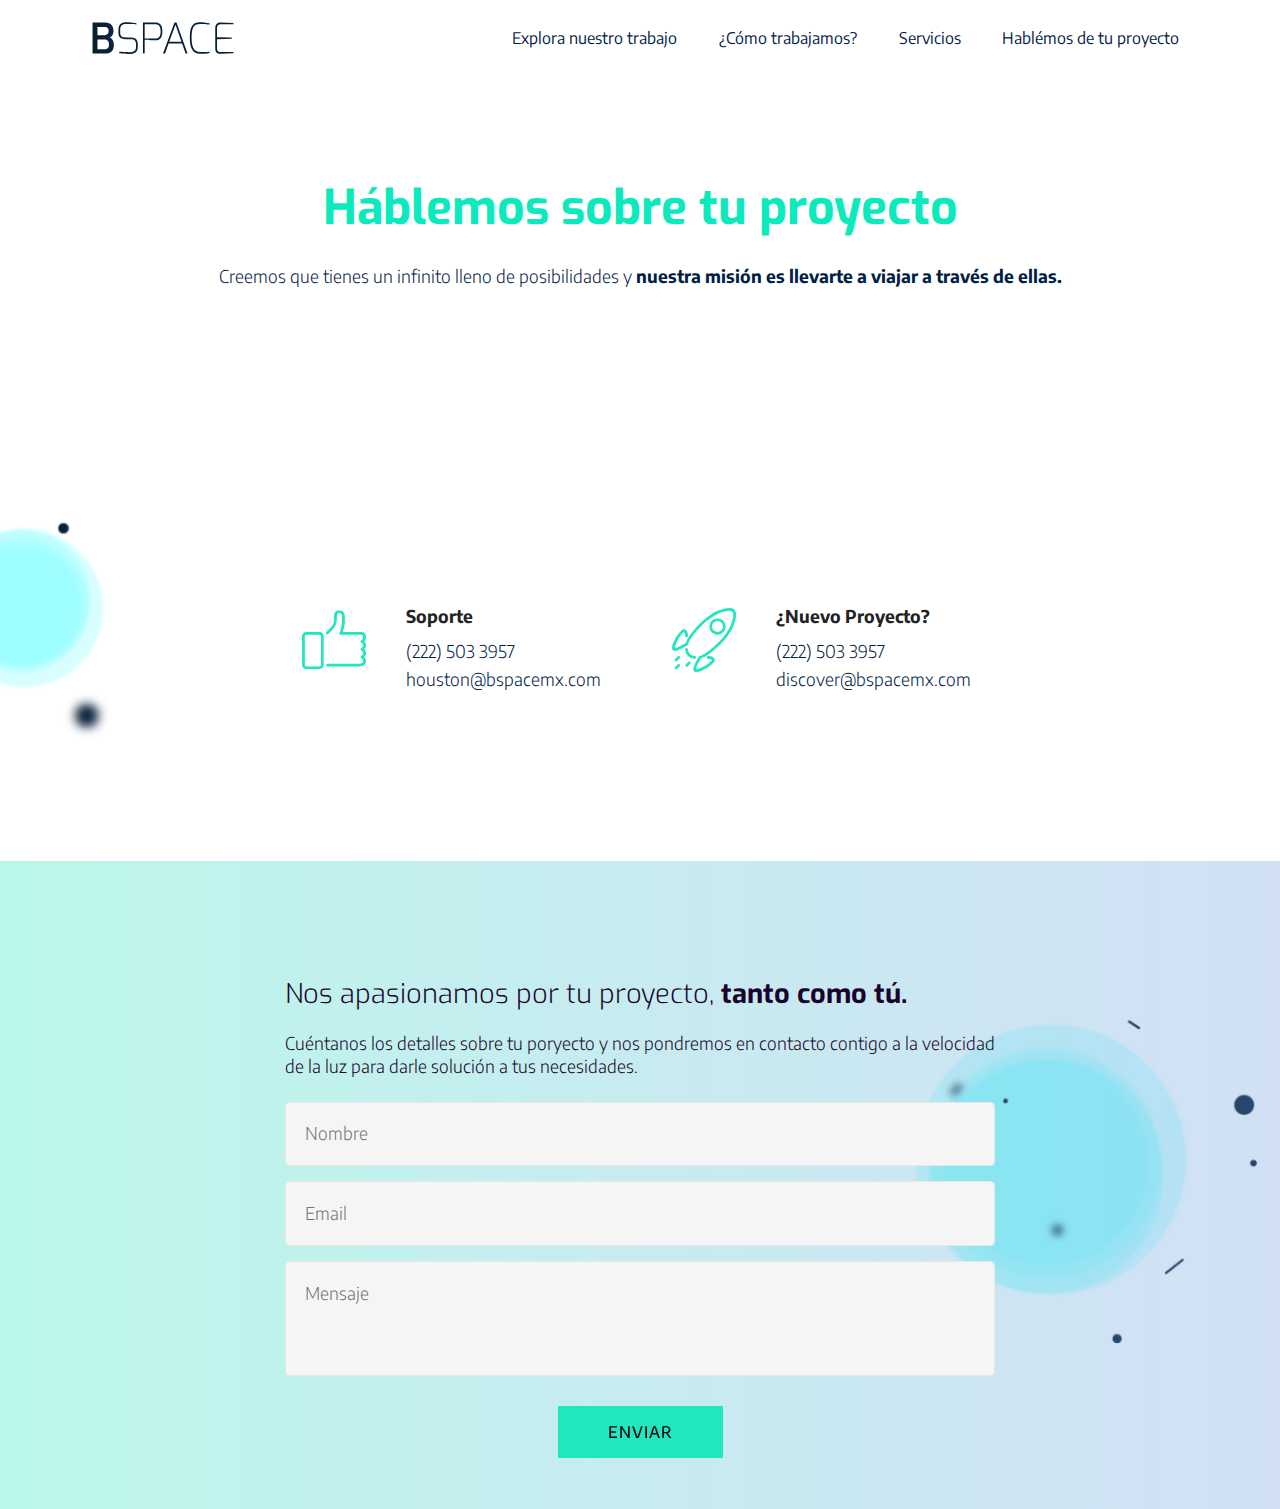
==== commit c0c2ae7c: "create github pages" ====
--- a/page4.html
+++ b/page4.html
@@ -141,7 +141,7 @@
                     <h3 class="mbr-section-subtitle mbr-fonts-style mb-4 mbr-light display-7">
                         Cuéntanos los detalles sobre tu poryecto y nos pondremos en contacto contigo a la velocidad de la luz para darle solución a tus necesidades.</h3>
                     <div data-form-alert="" hidden="">Tu mensaje ha llegado a nuestro cuartel general. Nuestra tripulación se pondrá en contacto contigo. ¡Gracias!</div>
-                    <form class="block mbr-form" action="https://mobirise.com/" method="post" data-form-title="Mobirise Form"><input type="hidden" name="email" data-form-email="true" value="uURj0blw60OhPjFifBu5EXMYdzKiMGCBB43ok9ciDcWw3PcBWozQRpNIyp7aAQ+xZhBiYQe/0Aq0ETso1axYNttKr3zuf9cK5EIKWbsE3i3ErS2UNNtgT2EPONhctbS6" data-form-field="Email">
+                    <form class="block mbr-form" action="https://mobirise.com/" method="post" data-form-title="Mobirise Form"><input type="hidden" name="email" data-form-email="true" value="Rlle/9cBUer2VGbCxVqYy71c95Q+LBEtnLRAymRbOsAU5226PwpO/VIdjA+/dxX9+cN4tiK53jvwNYO5QOIegev0WwLyNo56EwlxCXqe4Zj7Km70z7WtvIEz0OjbybBG" data-form-field="Email">
                         <div class="row">
                             <div class="col-md-12" data-for="name">
                                 <input type="text" class="form-control input" name="name" data-form-field="Name" placeholder="Nombre" required="" id="name-form3-1h">
--- a/assets/web/assets/mobirise-icons/mobirise-icons.css
+++ b/assets/web/assets/mobirise-icons/mobirise-icons.css
@@ -0,0 +1,476 @@
+@font-face {
+  font-family: 'MobiriseIcons';
+  src:  url('mobirise-icons.eot?spat4u');
+  src:  url('mobirise-icons.eot?spat4u#iefix') format('embedded-opentype'),
+    url('mobirise-icons.ttf?spat4u') format('truetype'),
+    url('mobirise-icons.woff?spat4u') format('woff'),
+    url('mobirise-icons.svg?spat4u#MobiriseIcons') format('svg');
+  font-weight: normal;
+  font-style: normal;
+}
+
+[class^="mbri-"], [class*=" mbri-"] {
+  /* use !important to prevent issues with browser extensions that change fonts */
+  font-family: MobiriseIcons !important;
+  speak: none;
+  font-style: normal;
+  font-weight: normal;
+  font-variant: normal;
+  text-transform: none;
+  line-height: 1;
+
+  /* Better Font Rendering =========== */
+  -webkit-font-smoothing: antialiased;
+  -moz-osx-font-smoothing: grayscale;
+}
+
+.mbri-add-submenu:before {
+  content: "\e900";
+}
+.mbri-alert:before {
+  content: "\e901";
+}
+.mbri-align-center:before {
+  content: "\e902";
+}
+.mbri-align-justify:before {
+  content: "\e903";
+}
+.mbri-align-left:before {
+  content: "\e904";
+}
+.mbri-align-right:before {
+  content: "\e905";
+}
+.mbri-android:before {
+  content: "\e906";
+}
+.mbri-apple:before {
+  content: "\e907";
+}
+.mbri-arrow-down:before {
+  content: "\e908";
+}
+.mbri-arrow-next:before {
+  content: "\e909";
+}
+.mbri-arrow-prev:before {
+  content: "\e90a";
+}
+.mbri-arrow-up:before {
+  content: "\e90b";
+}
+.mbri-bold:before {
+  content: "\e90c";
+}
+.mbri-bookmark:before {
+  content: "\e90d";
+}
+.mbri-bootstrap:before {
+  content: "\e90e";
+}
+.mbri-briefcase:before {
+  content: "\e90f";
+}
+.mbri-browse:before {
+  content: "\e910";
+}
+.mbri-bulleted-list:before {
+  content: "\e911";
+}
+.mbri-calendar:before {
+  content: "\e912";
+}
+.mbri-camera:before {
+  content: "\e913";
+}
+.mbri-cart-add:before {
+  content: "\e914";
+}
+.mbri-cart-full:before {
+  content: "\e915";
+}
+.mbri-cash:before {
+  content: "\e916";
+}
+.mbri-change-style:before {
+  content: "\e917";
+}
+.mbri-chat:before {
+  content: "\e918";
+}
+.mbri-clock:before {
+  content: "\e919";
+}
+.mbri-close:before {
+  content: "\e91a";
+}
+.mbri-cloud:before {
+  content: "\e91b";
+}
+.mbri-code:before {
+  content: "\e91c";
+}
+.mbri-contact-form:before {
+  content: "\e91d";
+}
+.mbri-credit-card:before {
+  content: "\e91e";
+}
+.mbri-cursor-click:before {
+  content: "\e91f";
+}
+.mbri-cust-feedback:before {
+  content: "\e920";
+}
+.mbri-database:before {
+  content: "\e921";
+}
+.mbri-delivery:before {
+  content: "\e922";
+}
+.mbri-desktop:before {
+  content: "\e923";
+}
+.mbri-devices:before {
+  content: "\e924";
+}
+.mbri-down:before {
+  content: "\e925";
+}
+.mbri-download:before {
+  content: "\e989";
+}
+.mbri-drag-n-drop:before {
+  content: "\e927";
+}
+.mbri-drag-n-drop2:before {
+  content: "\e928";
+}
+.mbri-edit:before {
+  content: "\e929";
+}
+.mbri-edit2:before {
+  content: "\e92a";
+}
+.mbri-error:before {
+  content: "\e92b";
+}
+.mbri-extension:before {
+  content: "\e92c";
+}
+.mbri-features:before {
+  content: "\e92d";
+}
+.mbri-file:before {
+  content: "\e92e";
+}
+.mbri-flag:before {
+  content: "\e92f";
+}
+.mbri-folder:before {
+  content: "\e930";
+}
+.mbri-gift:before {
+  content: "\e931";
+}
+.mbri-github:before {
+  content: "\e932";
+}
+.mbri-globe:before {
+  content: "\e933";
+}
+.mbri-globe-2:before {
+  content: "\e934";
+}
+.mbri-growing-chart:before {
+  content: "\e935";
+}
+.mbri-hearth:before {
+  content: "\e936";
+}
+.mbri-help:before {
+  content: "\e937";
+}
+.mbri-home:before {
+  content: "\e938";
+}
+.mbri-hot-cup:before {
+  content: "\e939";
+}
+.mbri-idea:before {
+  content: "\e93a";
+}
+.mbri-image-gallery:before {
+  content: "\e93b";
+}
+.mbri-image-slider:before {
+  content: "\e93c";
+}
+.mbri-info:before {
+  content: "\e93d";
+}
+.mbri-italic:before {
+  content: "\e93e";
+}
+.mbri-key:before {
+  content: "\e93f";
+}
+.mbri-laptop:before {
+  content: "\e940";
+}
+.mbri-layers:before {
+  content: "\e941";
+}
+.mbri-left-right:before {
+  content: "\e942";
+}
+.mbri-left:before {
+  content: "\e943";
+}
+.mbri-letter:before {
+  content: "\e944";
+}
+.mbri-like:before {
+  content: "\e945";
+}
+.mbri-link:before {
+  content: "\e946";
+}
+.mbri-lock:before {
+  content: "\e947";
+}
+.mbri-login:before {
+  content: "\e948";
+}
+.mbri-logout:before {
+  content: "\e949";
+}
+.mbri-magic-stick:before {
+  content: "\e94a";
+}
+.mbri-map-pin:before {
+  content: "\e94b";
+}
+.mbri-menu:before {
+  content: "\e94c";
+}
+.mbri-mobile:before {
+  content: "\e94d";
+}
+.mbri-mobile2:before {
+  content: "\e94e";
+}
+.mbri-mobirise:before {
+  content: "\e94f";
+}
+.mbri-more-horizontal:before {
+  content: "\e950";
+}
+.mbri-more-vertical:before {
+  content: "\e951";
+}
+.mbri-music:before {
+  content: "\e952";
+}
+.mbri-new-file:before {
+  content: "\e953";
+}
+.mbri-numbered-list:before {
+  content: "\e954";
+}
+.mbri-opened-folder:before {
+  content: "\e955";
+}
+.mbri-pages:before {
+  content: "\e956";
+}
+.mbri-paper-plane:before {
+  content: "\e957";
+}
+.mbri-paperclip:before {
+  content: "\e958";
+}
+.mbri-photo:before {
+  content: "\e959";
+}
+.mbri-photos:before {
+  content: "\e95a";
+}
+.mbri-pin:before {
+  content: "\e95b";
+}
+.mbri-play:before {
+  content: "\e95c";
+}
+.mbri-plus:before {
+  content: "\e95d";
+}
+.mbri-preview:before {
+  content: "\e95e";
+}
+.mbri-print:before {
+  content: "\e95f";
+}
+.mbri-protect:before {
+  content: "\e960";
+}
+.mbri-question:before {
+  content: "\e961";
+}
+.mbri-quote-left:before {
+  content: "\e962";
+}
+.mbri-quote-right:before {
+  content: "\e963";
+}
+.mbri-refresh:before {
+  content: "\e964";
+}
+.mbri-responsive:before {
+  content: "\e965";
+}
+.mbri-right:before {
+  content: "\e966";
+}
+.mbri-rocket:before {
+  content: "\e967";
+}
+.mbri-sad-face:before {
+  content: "\e968";
+}
+.mbri-sale:before {
+  content: "\e969";
+}
+.mbri-save:before {
+  content: "\e96a";
+}
+.mbri-search:before {
+  content: "\e96b";
+}
+.mbri-setting:before {
+  content: "\e96c";
+}
+.mbri-setting2:before {
+  content: "\e96d";
+}
+.mbri-setting3:before {
+  content: "\e96e";
+}
+.mbri-share:before {
+  content: "\e96f";
+}
+.mbri-shopping-bag:before {
+  content: "\e970";
+}
+.mbri-shopping-basket:before {
+  content: "\e971";
+}
+.mbri-shopping-cart:before {
+  content: "\e972";
+}
+.mbri-sites:before {
+  content: "\e973";
+}
+.mbri-smile-face:before {
+  content: "\e974";
+}
+.mbri-speed:before {
+  content: "\e975";
+}
+.mbri-star:before {
+  content: "\e976";
+}
+.mbri-success:before {
+  content: "\e977";
+}
+.mbri-sun:before {
+  content: "\e978";
+}
+.mbri-sun2:before {
+  content: "\e979";
+}
+.mbri-tablet:before {
+  content: "\e97a";
+}
+.mbri-tablet-vertical:before {
+  content: "\e97b";
+}
+.mbri-target:before {
+  content: "\e97c";
+}
+.mbri-timer:before {
+  content: "\e97d";
+}
+.mbri-to-ftp:before {
+  content: "\e97e";
+}
+.mbri-to-local-drive:before {
+  content: "\e97f";
+}
+.mbri-touch-swipe:before {
+  content: "\e980";
+}
+.mbri-touch:before {
+  content: "\e981";
+}
+.mbri-trash:before {
+  content: "\e982";
+}
+.mbri-underline:before {
+  content: "\e983";
+}
+.mbri-unlink:before {
+  content: "\e984";
+}
+.mbri-unlock:before {
+  content: "\e985";
+}
+.mbri-up-down:before {
+  content: "\e986";
+}
+.mbri-up:before {
+  content: "\e987";
+}
+.mbri-update:before {
+  content: "\e988";
+}
+.mbri-upload:before {
+ content: "\e926"; 
+}
+.mbri-user:before {
+  content: "\e98a";
+}
+.mbri-user2:before {
+  content: "\e98b";
+}
+.mbri-users:before {
+  content: "\e98c";
+}
+.mbri-video:before {
+  content: "\e98d";
+}
+.mbri-video-play:before {
+  content: "\e98e";
+}
+.mbri-watch:before {
+  content: "\e98f";
+}
+.mbri-website-theme:before {
+  content: "\e990";
+}
+.mbri-wifi:before {
+  content: "\e991";
+}
+.mbri-windows:before {
+  content: "\e992";
+}
+.mbri-zoom-out:before {
+  content: "\e993";
+}
+.mbri-redo:before {
+  content: "\e994";
+}
+.mbri-undo:before {
+  content: "\e995";
+}
--- a/assets/soundcloud-plugin/style.css
+++ b/assets/soundcloud-plugin/style.css
@@ -0,0 +1,57 @@
+.addons-container {
+  position: relative;
+  margin-left: auto;
+  margin-right: auto;
+  padding-right: 15px;
+  padding-left: 15px; }
+  @media (min-width: 576px) {
+    .addons-container {
+      padding-right: 15px;
+      padding-left: 15px; } }
+  @media (min-width: 768px) {
+    .addons-container {
+      padding-right: 15px;
+      padding-left: 15px; } }
+  @media (min-width: 992px) {
+    .addons-container {
+      padding-right: 15px;
+      padding-left: 15px; } }
+  @media (min-width: 1200px) {
+    .addons-container {
+      padding-right: 15px;
+      padding-left: 15px; } }
+  @media (min-width: 576px) {
+    .addons-container {
+      width: 540px;
+      max-width: 100%; } }
+  @media (min-width: 768px) {
+    .addons-container {
+      width: 720px;
+      max-width: 100%; } }
+  @media (min-width: 992px) {
+    .addons-container {
+      width: 960px;
+      max-width: 100%; } }
+  @media (min-width: 1200px) {
+    .addons-container {
+      width: 1140px;
+      max-width: 100%; } }
+
+.addons-container-inner{
+    position: relative;
+    width: 100%;
+    min-height: 1px;
+    padding-right: 15px;
+    padding-left: 15px;
+}
+@media (min-width: 567px) {
+    .addons-container-inner{
+        -ms-flex: 0 0 66.666667%;
+        flex: 0 0 66.666667%;
+        max-width: 66.666667%;
+    }
+}
+.addons-row{
+    display: flex;
+    justify-content:center;
+}--- a/assets/dropdown/css/style.css
+++ b/assets/dropdown/css/style.css
@@ -0,0 +1,266 @@
+.navbar-dropdown {
+  left: 0;
+  padding: 0;
+  position: absolute;
+  right: 0;
+  top: 0;
+  transition: all 0.45s ease;
+  z-index: 1030;
+  background: #282828; }
+  .navbar-dropdown .navbar-logo {
+    margin-right: 0.8rem;
+    transition: margin 0.3s ease-in-out;
+    vertical-align: middle; }
+    .navbar-dropdown .navbar-logo img {
+      height: 3.125rem;
+      transition: all 0.3s ease-in-out; }
+    .navbar-dropdown .navbar-logo.mbr-iconfont {
+      font-size: 3.125rem;
+      line-height: 3.125rem; }
+  .navbar-dropdown .navbar-caption {
+    font-weight: 700;
+    white-space: normal;
+    vertical-align: -4px;
+    line-height: 3.125rem !important; }
+    .navbar-dropdown .navbar-caption, .navbar-dropdown .navbar-caption:hover {
+      color: inherit;
+      text-decoration: none; }
+  .navbar-dropdown .mbr-iconfont + .navbar-caption {
+    vertical-align: -1px; }
+  .navbar-dropdown.navbar-fixed-top {
+    position: fixed; }
+  .navbar-dropdown .navbar-brand span {
+    vertical-align: -4px; }
+  .navbar-dropdown.bg-color.transparent {
+    background: none; }
+  .navbar-dropdown.navbar-short .navbar-brand {
+    padding: 0.625rem 0; }
+    .navbar-dropdown.navbar-short .navbar-brand span {
+      vertical-align: -1px; }
+  .navbar-dropdown.navbar-short .navbar-caption {
+    line-height: 2.375rem !important;
+    vertical-align: -2px; }
+  .navbar-dropdown.navbar-short .navbar-logo {
+    margin-right: 0.5rem; }
+    .navbar-dropdown.navbar-short .navbar-logo img {
+      height: 2.375rem; }
+    .navbar-dropdown.navbar-short .navbar-logo.mbr-iconfont {
+      font-size: 2.375rem;
+      line-height: 2.375rem; }
+  .navbar-dropdown.navbar-short .mbr-table-cell {
+    height: 3.625rem; }
+  .navbar-dropdown .navbar-close {
+    left: 0.6875rem;
+    position: fixed;
+    top: 0.75rem;
+    z-index: 1000; }
+  .navbar-dropdown .hamburger-icon {
+    content: "";
+    display: inline-block;
+    vertical-align: middle;
+    width: 16px;
+    -webkit-box-shadow: 0 -6px 0 1px #282828,0 0 0 1px #282828,0 6px 0 1px #282828;
+    -moz-box-shadow: 0 -6px 0 1px #282828,0 0 0 1px #282828,0 6px 0 1px #282828;
+    box-shadow: 0 -6px 0 1px #282828,0 0 0 1px #282828,0 6px 0 1px #282828; }
+
+.dropdown-menu .dropdown-toggle[data-toggle="dropdown-submenu"]::after {
+  border-bottom: 0.35em solid transparent;
+  border-left: 0.35em solid;
+  border-right: 0;
+  border-top: 0.35em solid transparent;
+  margin-left: 0.3rem; }
+
+.dropdown-menu .dropdown-item:focus {
+  outline: 0; }
+
+.nav-dropdown {
+  font-size: 0.75rem;
+  font-weight: 500;
+  height: auto !important; }
+  .nav-dropdown .nav-btn {
+    padding-left: 1rem; }
+  .nav-dropdown .link {
+    margin: .667em 1.667em;
+    font-weight: 500;
+    padding: 0;
+    transition: color .2s ease-in-out; }
+    .nav-dropdown .link.dropdown-toggle {
+      margin-right: 2.583em; }
+      .nav-dropdown .link.dropdown-toggle::after {
+        margin-left: .25rem;
+        border-top: 0.35em solid;
+        border-right: 0.35em solid transparent;
+        border-left: 0.35em solid transparent;
+        border-bottom: 0; }
+      .nav-dropdown .link.dropdown-toggle[aria-expanded="true"] {
+        margin: 0;
+        padding: 0.667em 3.263em  0.667em 1.667em; }
+  .nav-dropdown .link::after,
+  .nav-dropdown .dropdown-item::after {
+    color: inherit; }
+  .nav-dropdown .btn {
+    font-size: 0.75rem;
+    font-weight: 700;
+    letter-spacing: 0;
+    margin-bottom: 0;
+    padding-left: 1.25rem;
+    padding-right: 1.25rem; }
+  .nav-dropdown .dropdown-menu {
+    border-radius: 0;
+    border: 0;
+    left: 0;
+    margin: 0;
+    padding-bottom: 1.25rem;
+    padding-top: 1.25rem;
+    position: relative; }
+  .nav-dropdown .dropdown-submenu {
+    margin-left: 0.125rem;
+    top: 0; }
+  .nav-dropdown .dropdown-item {
+    font-size: 0.8125rem;
+    font-weight: 500;
+    line-height: 2;
+    padding: 0.3846em 4.615em 0.3846em 1.5385em;
+    position: relative;
+    transition: color .2s ease-in-out, background-color .2s ease-in-out; }
+    .nav-dropdown .dropdown-item::after {
+      margin-top: -0.3077em;
+      position: absolute;
+      right: 1.1538em;
+      top: 50%; }
+    .nav-dropdown .dropdown-item:focus, .nav-dropdown .dropdown-item:hover {
+      background: none; }
+
+@media (max-width: 767px) {
+  .nav-dropdown.navbar-toggleable-sm {
+    bottom: 0;
+    display: none;
+    left: 0;
+    overflow-x: hidden;
+    position: fixed;
+    top: 0;
+    transform: translateX(-100%);
+    -ms-transform: translateX(-100%);
+    -webkit-transform: translateX(-100%);
+    width: 18.75rem;
+    z-index: 999; } }
+.nav-dropdown.navbar-toggleable-xl {
+  bottom: 0;
+  display: none;
+  left: 0;
+  overflow-x: hidden;
+  position: fixed;
+  top: 0;
+  transform: translateX(-100%);
+  -ms-transform: translateX(-100%);
+  -webkit-transform: translateX(-100%);
+  width: 18.75rem;
+  z-index: 999; }
+
+.nav-dropdown-sm {
+  display: block !important;
+  overflow-x: hidden;
+  overflow: auto;
+  padding-top: 3.875rem; }
+  .nav-dropdown-sm::after {
+    content: "";
+    display: block;
+    height: 3rem;
+    width: 100%; }
+  .nav-dropdown-sm.collapse.in ~ .navbar-close {
+    display: block !important; }
+  .nav-dropdown-sm.collapsing, .nav-dropdown-sm.collapse.in {
+    transform: translateX(0);
+    -ms-transform: translateX(0);
+    -webkit-transform: translateX(0);
+    transition: all 0.25s ease-out;
+    -webkit-transition: all 0.25s ease-out;
+    background: #282828; }
+  .nav-dropdown-sm.collapsing[aria-expanded="false"] {
+    transform: translateX(-100%);
+    -ms-transform: translateX(-100%);
+    -webkit-transform: translateX(-100%); }
+  .nav-dropdown-sm .nav-item {
+    display: block;
+    margin-left: 0 !important;
+    padding-left: 0; }
+  .nav-dropdown-sm .link,
+  .nav-dropdown-sm .dropdown-item {
+    border-top: 1px dotted rgba(255, 255, 255, 0.1);
+    font-size: 0.8125rem;
+    line-height: 1.6;
+    margin: 0 !important;
+    padding: 0.875rem 2.4rem 0.875rem 1.5625rem !important;
+    position: relative;
+    white-space: normal; }
+    .nav-dropdown-sm .link:focus, .nav-dropdown-sm .link:hover,
+    .nav-dropdown-sm .dropdown-item:focus,
+    .nav-dropdown-sm .dropdown-item:hover {
+      background: rgba(0, 0, 0, 0.2) !important;
+      color: #c0a375; }
+  .nav-dropdown-sm .nav-btn {
+    position: relative;
+    padding: 1.5625rem 1.5625rem 0 1.5625rem; }
+    .nav-dropdown-sm .nav-btn::before {
+      border-top: 1px dotted rgba(255, 255, 255, 0.1);
+      content: "";
+      left: 0;
+      position: absolute;
+      top: 0;
+      width: 100%; }
+    .nav-dropdown-sm .nav-btn + .nav-btn {
+      padding-top: 0.625rem; }
+      .nav-dropdown-sm .nav-btn + .nav-btn::before {
+        display: none; }
+  .nav-dropdown-sm .btn {
+    padding: 0.625rem 0; }
+  .nav-dropdown-sm .dropdown-toggle[data-toggle="dropdown-submenu"]::after {
+    margin-left: .25rem;
+    border-top: 0.35em solid;
+    border-right: 0.35em solid transparent;
+    border-left: 0.35em solid transparent;
+    border-bottom: 0; }
+  .nav-dropdown-sm .dropdown-toggle[data-toggle="dropdown-submenu"][aria-expanded="true"]::after {
+    border-top: 0;
+    border-right: 0.35em solid transparent;
+    border-left: 0.35em solid transparent;
+    border-bottom: 0.35em solid; }
+  .nav-dropdown-sm .dropdown-menu {
+    margin: 0;
+    padding: 0;
+    position: relative;
+    top: 0;
+    left: 0;
+    width: 100%;
+    border: 0;
+    float: none;
+    border-radius: 0;
+    background: none; }
+  .nav-dropdown-sm .dropdown-submenu {
+    left: 100%;
+    margin-left: 0.125rem;
+    margin-top: -1.25rem;
+    top: 0; }
+
+.navbar-toggleable-sm .nav-dropdown .dropdown-menu {
+  position: absolute; }
+
+.navbar-toggleable-sm .nav-dropdown .dropdown-submenu {
+  left: 100%;
+  margin-left: 0.125rem;
+  margin-top: -1.25rem;
+  top: 0; }
+
+.navbar-toggleable-sm.opened .nav-dropdown .dropdown-menu {
+  position: relative; }
+
+.navbar-toggleable-sm.opened .nav-dropdown .dropdown-submenu {
+  left: 0;
+  margin-left: 00rem;
+  margin-top: 0rem;
+  top: 0; }
+
+.is-builder .nav-dropdown.collapsing {
+  transition: none !important; }
+
+/*# sourceMappingURL=style.css.map */
--- a/assets/theme/css/style.css
+++ b/assets/theme/css/style.css
@@ -0,0 +1,427 @@
+.engine {
+	position: absolute;
+	text-indent: -2400px;
+	text-align: center;
+	padding: 0;
+	top: 0;
+	left: -2400px;
+}/*!
+ * Mobirise v4 theme (https://mobirise.com/)
+ * Copyright 2017 Mobirise
+ */
+section {
+  background-color: #eeeeee; }
+
+section,
+.container,
+.container-fluid {
+  position: relative;
+  word-wrap: break-word; }
+
+a.mbr-iconfont:hover {
+  text-decoration: none; }
+
+.article .lead p, .article .lead ul, .article .lead ol, .article .lead pre, .article .lead blockquote {
+  margin-bottom: 0; }
+
+a {
+  font-style: normal;
+  font-weight: 400;
+  cursor: pointer; }
+  a, a:hover {
+    text-decoration: none; }
+
+figure {
+  margin-bottom: 0; }
+
+body {
+  color: #232323; }
+
+h1, h2, h3, h4, h5, h6,
+.h1, .h2, .h3, .h4, .h5, .h6,
+.display-1, .display-2, .display-3, .display-4 {
+  line-height: 1;
+  word-break: break-word;
+  word-wrap: break-word; }
+
+b, strong {
+  font-weight: bold; }
+
+blockquote {
+  padding: 10px 0 10px 20px;
+  position: relative;
+  border-left: 2px solid;
+  border-color: #ff3366; }
+
+input:-webkit-autofill, input:-webkit-autofill:hover, input:-webkit-autofill:focus, input:-webkit-autofill:active {
+  transition-delay: 9999s;
+  transition-property: background-color, color; }
+
+textarea[type="hidden"] {
+  display: none; }
+
+body {
+  position: relative; }
+
+section {
+  background-position: 50% 50%;
+  background-repeat: no-repeat;
+  background-size: cover; }
+  section .mbr-background-video,
+  section .mbr-background-video-preview {
+    position: absolute;
+    bottom: 0;
+    left: 0;
+    right: 0;
+    top: 0; }
+
+.hidden {
+  visibility: hidden; }
+
+.mbr-z-index20 {
+  z-index: 20; }
+
+/*! Base colors */
+.mbr-white {
+  color: #ffffff; }
+
+.mbr-black {
+  color: #000000; }
+
+.mbr-bg-white {
+  background-color: #ffffff; }
+
+.mbr-bg-black {
+  background-color: #000000; }
+
+/*! Text-aligns */
+.align-left {
+  text-align: left; }
+
+.align-center {
+  text-align: center; }
+
+.align-right {
+  text-align: right; }
+
+@media (max-width: 767px) {
+  .align-left, .align-center, .align-right, .mbr-section-btn, .mbr-section-title {
+    text-align: center; } }
+/*! Font-weight  */
+.mbr-light {
+  font-weight: 300; }
+
+.mbr-regular {
+  font-weight: 400; }
+
+.mbr-semibold {
+  font-weight: 500; }
+
+.mbr-bold {
+  font-weight: 700; }
+
+/*! Media  */
+.media-size-item {
+  -webkit-flex: 1 1 auto;
+  -moz-flex: 1 1 auto;
+  -ms-flex: 1 1 auto;
+  -o-flex: 1 1 auto;
+  flex: 1 1 auto; }
+
+.media-content {
+  -webkit-flex-basis: 100%;
+  flex-basis: 100%; }
+
+.media-container-row {
+  display: -ms-flexbox;
+  display: -webkit-flex;
+  display: flex;
+  -webkit-flex-direction: row;
+  -ms-flex-direction: row;
+  flex-direction: row;
+  -webkit-flex-wrap: wrap;
+  -ms-flex-wrap: wrap;
+  flex-wrap: wrap;
+  -webkit-justify-content: center;
+  -ms-flex-pack: center;
+  justify-content: center;
+  -webkit-align-content: center;
+  -ms-flex-line-pack: center;
+  align-content: center;
+  -webkit-align-items: start;
+  -ms-flex-align: start;
+  align-items: start; }
+  .media-container-row .media-size-item {
+    width: 400px; }
+
+.media-container-column {
+  display: -ms-flexbox;
+  display: -webkit-flex;
+  display: flex;
+  -webkit-flex-direction: column;
+  -ms-flex-direction: column;
+  flex-direction: column;
+  -webkit-flex-wrap: wrap;
+  -ms-flex-wrap: wrap;
+  flex-wrap: wrap;
+  -webkit-justify-content: center;
+  -ms-flex-pack: center;
+  justify-content: center;
+  -webkit-align-content: center;
+  -ms-flex-line-pack: center;
+  align-content: center;
+  -webkit-align-items: stretch;
+  -ms-flex-align: stretch;
+  align-items: stretch; }
+  .media-container-column > * {
+    width: 100%; }
+
+@media (min-width: 992px) {
+  .media-container-row {
+    -webkit-flex-wrap: nowrap;
+    -ms-flex-wrap: nowrap;
+    flex-wrap: nowrap; } }
+figure {
+  overflow: hidden; }
+
+figure[mbr-media-size] {
+  transition: width 0.1s; }
+
+.mbr-figure img, .mbr-figure iframe {
+  display: block;
+  width: 100%; }
+
+.card {
+  background-color: transparent;
+  border: none; }
+
+.card-img {
+  text-align: center;
+  flex-shrink: 0; }
+
+.media {
+  max-width: 100%;
+  margin: 0 auto; }
+
+.mbr-figure {
+  -ms-flex-item-align: center;
+  -ms-grid-row-align: center;
+  -webkit-align-self: center;
+  align-self: center; }
+
+.media-container > div {
+  max-width: 100%; }
+
+.mbr-figure img, .card-img img {
+  width: 100%; }
+
+@media (max-width: 991px) {
+  .media-size-item {
+    width: auto !important; }
+
+  .media {
+    width: auto; }
+
+  .mbr-figure {
+    width: 100% !important; } }
+/*! Buttons */
+.mbr-section-btn {
+  margin-left: -.25rem;
+  margin-right: -.25rem;
+  font-size: 0; }
+
+nav .mbr-section-btn {
+  margin-left: 0rem;
+  margin-right: 0rem; }
+
+/*! Btn icon margin */
+.btn .mbr-iconfont, .btn.btn-sm .mbr-iconfont {
+  cursor: pointer;
+  margin-right: 0.5rem; }
+
+.btn.btn-md .mbr-iconfont, .btn.btn-md .mbr-iconfont {
+  margin-right: 0.8rem; }
+
+.mbr-regular {
+  font-weight: 400; }
+
+.mbr-semibold {
+  font-weight: 500; }
+
+.mbr-bold {
+  font-weight: 700; }
+
+[type="submit"] {
+  -webkit-appearance: none; }
+
+/*! Full-screen */
+.mbr-fullscreen .mbr-overlay {
+  min-height: 100vh; }
+
+.mbr-fullscreen {
+  display: flex;
+  display: -webkit-flex;
+  display: -moz-flex;
+  display: -ms-flex;
+  display: -o-flex;
+  align-items: center;
+  -webkit-align-items: center;
+  min-height: 100vh;
+  padding-top: 3rem;
+  padding-bottom: 3rem; }
+
+/*! Map */
+.map {
+  height: 25rem;
+  position: relative; }
+  .map iframe {
+    width: 100%;
+    height: 100%; }
+
+/* Form */
+.form-asterisk {
+  font-family: initial;
+  position: absolute;
+  top: -2px;
+  font-weight: normal; }
+
+/*! Scroll to top arrow */
+.mbr-arrow-up {
+  bottom: 25px;
+  right: 90px;
+  position: fixed;
+  text-align: right;
+  z-index: 5000;
+  color: #ffffff;
+  font-size: 32px;
+  transform: rotate(180deg);
+  -webkit-transform: rotate(180deg); }
+
+.mbr-arrow-up a {
+  background: rgba(0, 0, 0, 0.2);
+  border-radius: 3px;
+  color: #fff;
+  display: inline-block;
+  height: 60px;
+  width: 60px;
+  outline-style: none !important;
+  position: relative;
+  text-decoration: none;
+  transition: all .3s ease-in-out;
+  cursor: pointer;
+  text-align: center; }
+  .mbr-arrow-up a:hover {
+    background-color: rgba(0, 0, 0, 0.4); }
+  .mbr-arrow-up a i {
+    line-height: 60px; }
+
+.mbr-arrow-up-icon {
+  display: block;
+  color: #fff; }
+
+.mbr-arrow-up-icon::before {
+  content: "\203a";
+  display: inline-block;
+  font-family: serif;
+  font-size: 32px;
+  line-height: 1;
+  font-style: normal;
+  position: relative;
+  top: 6px;
+  left: -4px;
+  -webkit-transform: rotate(-90deg);
+  transform: rotate(-90deg); }
+
+/*! Arrow Down */
+.mbr-arrow {
+  position: absolute;
+  bottom: 45px;
+  left: 50%;
+  width: 60px;
+  height: 60px;
+  cursor: pointer;
+  background-color: rgba(80, 80, 80, 0.5);
+  border-radius: 50%;
+  -webkit-transform: translateX(-50%);
+  transform: translateX(-50%); }
+  .mbr-arrow > a {
+    display: inline-block;
+    text-decoration: none;
+    outline-style: none;
+    -webkit-animation: arrowdown 1.7s ease-in-out infinite;
+    animation: arrowdown 1.7s ease-in-out infinite; }
+    .mbr-arrow > a > i {
+      position: absolute;
+      top: -2px;
+      left: 15px;
+      font-size: 2rem; }
+
+@keyframes arrowdown {
+  0% {
+    transform: translateY(0px);
+    -webkit-transform: translateY(0px); }
+  50% {
+    transform: translateY(-5px);
+    -webkit-transform: translateY(-5px); }
+  100% {
+    transform: translateY(0px);
+    -webkit-transform: translateY(0px); } }
+@-webkit-keyframes arrowdown {
+  0% {
+    transform: translateY(0px);
+    -webkit-transform: translateY(0px); }
+  50% {
+    transform: translateY(-5px);
+    -webkit-transform: translateY(-5px); }
+  100% {
+    transform: translateY(0px);
+    -webkit-transform: translateY(0px); } }
+@media (max-width: 500px) {
+  .mbr-arrow-up {
+    left: 50%;
+    right: auto;
+    transform: translateX(-50%) rotate(180deg);
+    -webkit-transform: translateX(-50%) rotate(180deg); } }
+/*Gradients animation*/
+@keyframes gradient-animation {
+  from {
+    background-position: 0% 100%;
+    animation-timing-function: ease-in-out; }
+  to {
+    background-position: 100% 0%;
+    animation-timing-function: ease-in-out; } }
+@-webkit-keyframes gradient-animation {
+  from {
+    background-position: 0% 100%;
+    animation-timing-function: ease-in-out; }
+  to {
+    background-position: 100% 0%;
+    animation-timing-function: ease-in-out; } }
+.bg-gradient {
+  background-size: 200% 200%;
+  animation: gradient-animation 5s infinite alternate;
+  -webkit-animation: gradient-animation 5s infinite alternate; }
+
+.menu .navbar-brand {
+  display: -webkit-flex; }
+  .menu .navbar-brand span {
+    display: flex;
+    display: -webkit-flex; }
+  .menu .navbar-brand .navbar-caption-wrap {
+    display: -webkit-flex; }
+  .menu .navbar-brand .navbar-logo img {
+    display: -webkit-flex; }
+@media (min-width: 768px) and (max-width: 991px) {
+  .menu .navbar-toggleable-sm .navbar-nav {
+    display: -webkit-box;
+    display: -webkit-flex;
+    display: -ms-flexbox; } }
+@media (min-width: 992px) {
+  .menu .navbar-nav.nav-dropdown {
+    display: -ms-flexbox;
+    display: -webkit-flex; }
+  .menu .navbar-toggleable-sm .navbar-collapse {
+    display: -ms-flexbox !important;
+    display: -webkit-flex !important; } }
+
+/*# sourceMappingURL=style.css.map */
